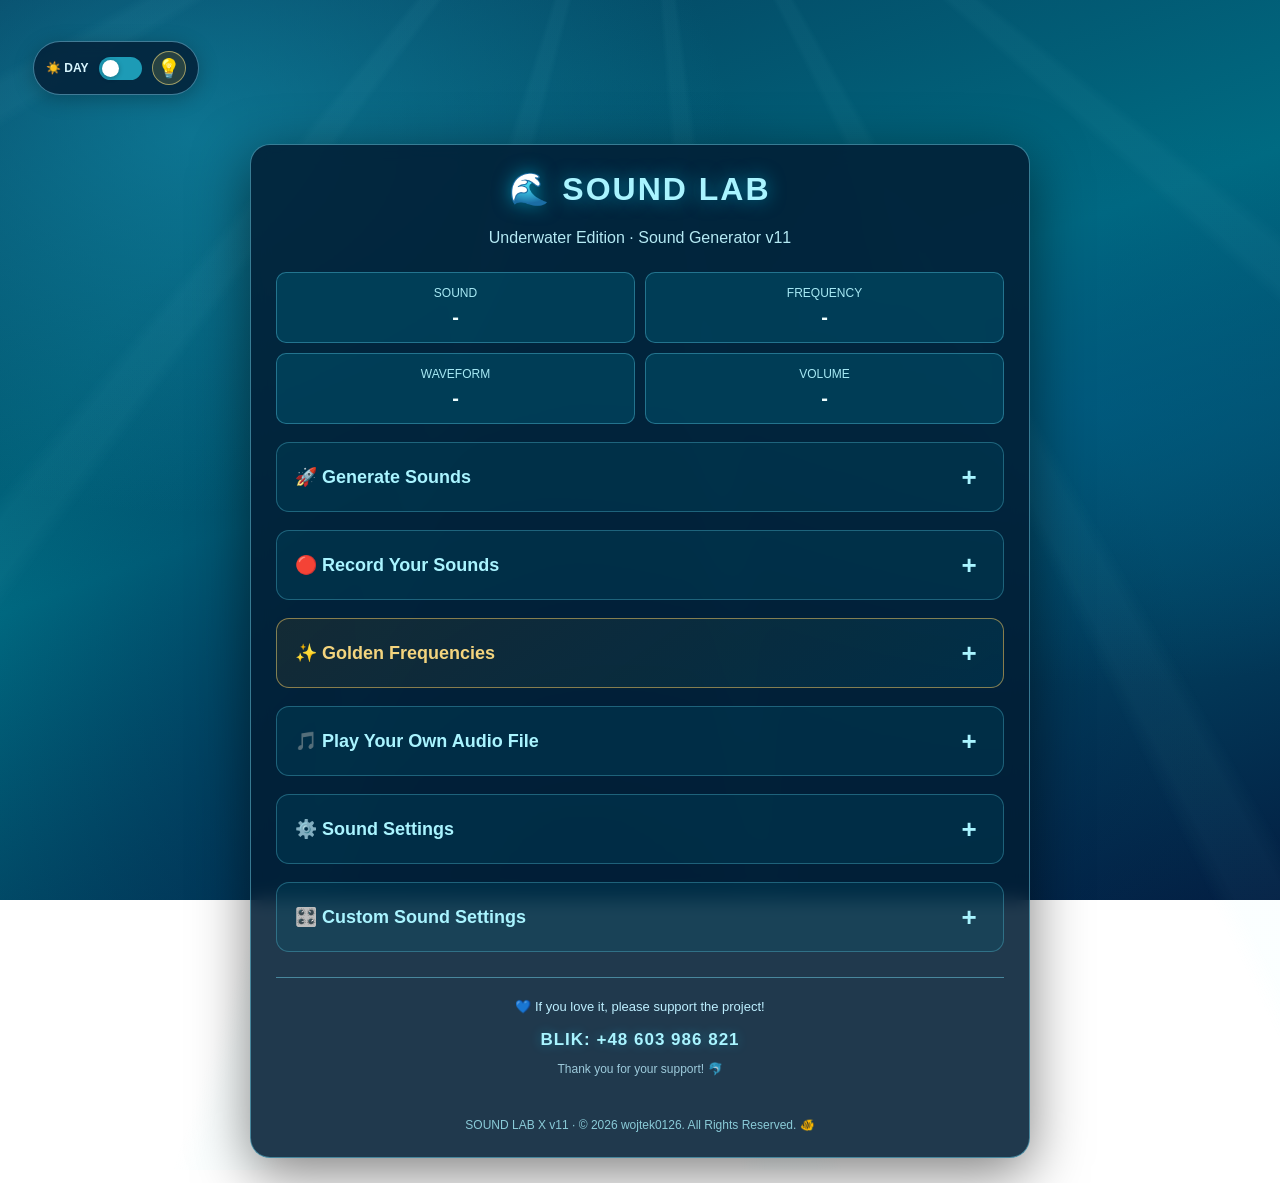
==== index.html @ 076b7e5b "New version with updates Accordion and Panel Interaction Improvements  Implemented expandable and " ====
<!DOCTYPE html>
<html lang="en">
<head>
<meta charset="UTF-8">
<meta name="viewport" content="width=device-width, initial-scale=1.0">
<title>Sound Lab Xv11 - Underwater Day & Night</title>

<style>
* { box-sizing: border-box; }

:root {
    --ocean-1: #063b59;
    --ocean-2: #006b82;
    --ocean-3: #031e42;
    --panel: rgba(2, 30, 53, .88);
    --panel-inner: rgba(0, 105, 135, .19);
    --text: #e9fbff;
    --heading: #a9f4ff;
    --border: rgba(120, 230, 255, .45);
    --ray-opacity: .22;
}

body.night-mode {
    --ocean-1: #010817;
    --ocean-2: #071b38;
    --ocean-3: #00030d;
    --panel: rgba(1, 9, 25, .94);
    --panel-inner: rgba(12, 37, 78, .32);
    --text: #d6eaff;
    --heading: #8bcfff;
    --border: rgba(85, 155, 220, .35);
    --ray-opacity: .09;
}

body {
    margin: 0;
    min-height: 100vh;
    padding: 25px 15px;
    font-family: Arial, sans-serif;
    color: var(--text);
    background:
        radial-gradient(ellipse at 15% 15%, rgba(20,150,180,.55), transparent 35%),
        radial-gradient(ellipse at 85% 45%, rgba(0,90,130,.65), transparent 40%),
        radial-gradient(ellipse at 45% 100%, rgba(0,35,75,.95), transparent 65%),
        linear-gradient(160deg, var(--ocean-1), var(--ocean-2) 45%, var(--ocean-3));
    background-attachment: fixed;
    overflow-x: hidden;
    transition: background 1.2s ease, color 1s ease;
}

body.night-mode {
    background:
        radial-gradient(ellipse at 15% 15%, rgba(10,45,100,.35), transparent 35%),
        radial-gradient(ellipse at 85% 45%, rgba(8,35,85,.55), transparent 40%),
        radial-gradient(ellipse at 45% 100%, rgba(0,0,12,.98), transparent 65%),
        linear-gradient(160deg, var(--ocean-1), var(--ocean-2) 45%, var(--ocean-3));
    background-attachment: fixed;
}

/* DAY / NIGHT CONTROLS */

.theme-controls {
    position: fixed;
    top: 16px;
    left: 18px;
    right: auto;

    width: fit-content;
    max-width: max-content;

    z-index: 20;

    display: inline-flex;
    flex-direction: row;
    align-items: center;
    justify-content: center;

    gap: 10px;
    padding: 9px 12px;

    border-radius: 30px;

    background: rgba(2, 25, 48, .78);
    border: 1px solid rgba(140, 225, 255, .45);

    box-shadow: 0 4px 20px rgba(0,0,0,.25);
    backdrop-filter: blur(10px);
}

.theme-label {
    color: #d9f7ff;
    font-size: 12px;
    font-weight: bold;
    white-space: nowrap;
}

.theme-switch {
    position: relative;
    display: inline-block;
    width: 43px;
    height: 23px;
    flex-shrink: 0;
}

.theme-switch input {
    opacity: 0;
    width: 0;
    height: 0;
}

.switch-slider {
    position: absolute;
    inset: 0;
    cursor: pointer;
    background: #1d9bb6;
    border-radius: 30px;
    transition: .35s;
}

.switch-slider:before {
    content: "";
    position: absolute;
    height: 17px;
    width: 17px;
    left: 3px;
    bottom: 3px;
    border-radius: 50%;
    background: white;
    transition: .35s;
    box-shadow: 0 1px 5px rgba(0,0,0,.3);
}

.theme-switch input:checked + .switch-slider {
    background: #263a78;
}

.theme-switch input:checked + .switch-slider:before {
    transform: translateX(20px);
    background: #c6d9ff;
}

.bulb-button {
    width: 34px;
    height: 34px;
    padding: 0;
    border-radius: 50%;
    border: 1px solid rgba(255, 230, 130, .55);
    background: rgba(255, 210, 70, .15);
    font-size: 19px;
    display: flex;
    justify-content: center;
    align-items: center;
    cursor: pointer;
    transition: .3s;
}

.bulb-button:hover {
    background: rgba(255, 220, 100, .3);
    transform: scale(1.1);
}

body.night-mode .bulb-button {
    background: rgba(115, 160, 255, .2);
    border-color: rgba(145, 185, 255, .55);
    filter: grayscale(1);
    opacity: .45;
}

body.night-mode .bulb-button:hover {
    background: rgba(115, 160, 255, .35);
}

.theme-switch input:focus-visible + .switch-slider {
    outline: 2px solid white;
    outline-offset: 3px;
}

/* UNDERWATER ANIMATIONS */

.ocean-rays {
    position: fixed;
    inset: -30%;
    pointer-events: none;
    z-index: -1;
    opacity: var(--ray-opacity);
    background: repeating-conic-gradient(
        from 10deg at 50% 0%,
        transparent 0deg 8deg,
        rgba(150,245,255,.18) 9deg 11deg,
        transparent 12deg 22deg
    );
    animation: rays 22s ease-in-out infinite alternate;
    transition: opacity 1s ease;
}

@keyframes rays {
    from { transform: rotate(-8deg) scale(1); }
    to { transform: rotate(8deg) scale(1.15); }
}

.bubbles {
    position: fixed;
    inset: 0;
    overflow: hidden;
    pointer-events: none;
    z-index: -1;
}

.bubble {
    position: absolute;
    bottom: -80px;
    border: 1px solid rgba(210,250,255,.65);
    background: rgba(180,240,255,.09);
    border-radius: 50%;
    box-shadow: inset -4px -5px 10px rgba(180,240,255,.12);
    animation: rise linear infinite;
}

@keyframes rise {
    0% { transform: translateY(0) translateX(0); opacity: 0; }
    10% { opacity: .8; }
    90% { opacity: .6; }
    100% { transform: translateY(-115vh) translateX(50px); opacity: 0; }
}

.bubble:nth-child(1) { left: 5%; width: 20px; height: 20px; animation-duration: 16s; }
.bubble:nth-child(2) { left: 15%; width: 9px; height: 9px; animation-duration: 12s; animation-delay: 2s; }
.bubble:nth-child(3) { left: 28%; width: 30px; height: 30px; animation-duration: 21s; animation-delay: 5s; }
.bubble:nth-child(4) { left: 42%; width: 13px; height: 13px; animation-duration: 14s; animation-delay: 1s; }
.bubble:nth-child(5) { left: 57%; width: 24px; height: 24px; animation-duration: 18s; animation-delay: 4s; }
.bubble:nth-child(6) { left: 69%; width: 11px; height: 11px; animation-duration: 13s; animation-delay: 7s; }
.bubble:nth-child(7) { left: 82%; width: 32px; height: 32px; animation-duration: 22s; animation-delay: 3s; }
.bubble:nth-child(8) { left: 94%; width: 15px; height: 15px; animation-duration: 15s; animation-delay: 6s; }

.fish {
    position: fixed;
    z-index: -1;
    pointer-events: none;
    opacity: .2;
    font-size: 38px;
    animation: swim 28s linear infinite;
}

.fish.one { top: 18%; left: -80px; }

.fish.two {
    top: 65%;
    left: -100px;
    font-size: 27px;
    animation-duration: 36s;
    animation-delay: 8s;
}

@keyframes swim {
    from { transform: translateX(0) scaleX(1); }
    48% { transform: translateX(55vw) scaleX(1); }
    50% { transform: translateX(55vw) scaleX(-1); }
    to { transform: translateX(110vw) scaleX(-1); }
}

/* MAIN LAYOUT */

.container {
    max-width: 780px;
    margin: 65px auto 0;
    padding: 25px;
    background: var(--panel);
    border: 1px solid var(--border);
    border-radius: 20px;
    box-shadow: 0 15px 55px rgba(0,0,0,.5);
    backdrop-filter: blur(9px);
    transition: background 1s ease, border-color 1s ease;
}

h1 {
    text-align: center;
    color: var(--heading);
    margin-top: 0;
    letter-spacing: 2px;
    text-transform: uppercase;
    text-shadow: 0 0 18px rgba(0,220,255,.5);
}

.subtitle {
    text-align: center;
    color: #b5eaf4;
    margin-bottom: 25px;
}

h2 {
    color: var(--heading);
    font-size: 18px;
    margin-top: 0;
}

.panel {
    background: var(--panel-inner);
    border: 1px solid rgba(100, 220, 245, .3);
    border-radius: 13px;
    padding: 18px;
    margin-bottom: 18px;
    transition: background 1s ease;
}

.control { margin: 15px 0; }

.control label {
    display: flex;
    justify-content: space-between;
    gap: 10px;
    margin-bottom: 7px;
    color: var(--text);
}

input[type="range"] {
    width: 100%;
    accent-color: #39d5e9;
    cursor: pointer;
}

select, input[type="file"] {
    width: 100%;
    padding: 11px;
    background: #073d59;
    color: white;
    border: 1px solid #51bfd4;
    border-radius: 7px;
    font-size: 14px;
}

body.night-mode select,
body.night-mode input[type="file"] {
    background: #101c39;
    border-color: #416dba;
}

input[type="file"]::file-selector-button {
    background: #087e9b;
    border: 0;
    color: white;
    padding: 8px 12px;
    border-radius: 6px;
    margin-right: 10px;
    cursor: pointer;
}

.stats {
    display: grid;
    grid-template-columns: repeat(2, 1fr);
    gap: 10px;
    margin-bottom: 18px;
}

.stat {
    background: rgba(0, 95, 125, .42);
    border: 1px solid rgba(100, 220, 245, .35);
    border-radius: 10px;
    padding: 13px;
    text-align: center;
}

body.night-mode .stat {
    background: rgba(13, 36, 78, .55);
    border-color: rgba(95, 150, 220, .3);
}

.stat-label {
    display: block;
    color: #a6e9f4;
    font-size: 12px;
    text-transform: uppercase;
    margin-bottom: 6px;
}

.stat-value {
    color: #efffff;
    font-size: 20px;
    font-weight: bold;
    overflow-wrap: anywhere;
}

.buttons {
    display: grid;
    grid-template-columns: repeat(2, 1fr);
    gap: 10px;
}

button {
    border: 1px solid #6de1ee;
    border-radius: 9px;
    padding: 13px 10px;
    background: #087e9b;
    color: white;
    font-weight: bold;
    font-size: 14px;
    cursor: pointer;
    transition: .2s;
}

button:hover:not(:disabled) {
    background: #0aaac0;
    transform: translateY(-1px);
}

button:disabled {
    opacity: .4;
    cursor: not-allowed;
}

.random-button { background: #11618a; }
.random-button:hover:not(:disabled) { background: #1684b2; }

.stop-button {
    grid-column: 1 / -1;
    background: #963e49;
    border-color: #e68b91;
}

.stop-button:hover:not(:disabled) { background: #bb4653; }

.record-button {
    background: #a52f49;
    border-color: #ff9aaa;
}

.record-button:hover:not(:disabled) { background: #ce3d5b; }

.save-button {
    background: #176c68;
    border-color: #72e2ce;
}

.discard-button {
    background: #963e49;
    border-color: #e68b91;
    grid-column: 1 / -1;
    width: 65% !important;
    justify-self: center;
}

.discard-button:hover:not(:disabled) {
    background: #bb4653;
}

.save-button:hover:not(:disabled) { background: #218f83; }

.player-button { background: #176c85; }
.player-button:hover:not(:disabled) { background: #218ca8; }

/* RECORDING BUTTONS */

.recording-buttons {
    display: grid;
    grid-template-columns: repeat(2, minmax(0, 1fr));
    gap: 12px;
}

.recording-buttons button {
    width: 100%;
    min-width: 0;
    min-height: 52px;
    height: 52px;
    padding: 10px 6px;
    display: flex;
    align-items: center;
    justify-content: center;
    text-align: center;
    line-height: 1.3;
    border-radius: 10px;
    font-size: 13px;
}

.recording-buttons .stop-button {
    grid-column: auto;
}

.recording-actions {
    display: none;
    grid-template-columns: repeat(2, minmax(0, 1fr));
    gap: 12px;
    margin-top: 12px;
}

.recording-actions.visible {
    display: grid;
}

.recording-actions button {
    width: 100%;
    min-height: 52px;
    height: 52px;
    padding: 10px;
    display: flex;
    align-items: center;
    justify-content: center;
    text-align: center;
    line-height: 1.3;
    border-radius: 10px;
    font-size: 13px;
}

/* REPLAY BUTTONS - HIDDEN UNTIL RECORDING IS COMPLETE */

.recording-buttons.replay-controls {
    display: none !important;
}

.recording-buttons.replay-controls.visible {
    display: grid !important;
}


#status, #recordStatus, #playerStatus {
    text-align: center;
    color: #c8faff;
    min-height: 24px;
    margin-top: 15px;
    font-weight: bold;
}

#progress {
    text-align: center;
    color: #a6e9f4;
    font-size: 13px;
    min-height: 18px;
}

.recording-indicator {
    display: none;
    text-align: center;
    color: #ff9eae;
    font-weight: bold;
    margin-top: 10px;
    animation: pulse 1s infinite alternate;
}

@keyframes pulse {
    from { opacity: .45; }
    to { opacity: 1; }
}

.recording-indicator.active { display: block; }

.player-time {
    display: flex;
    justify-content: space-between;
    color: #b9eaf2;
    font-size: 12px;
    margin-top: 7px;
}

.speed-row {
    display: flex;
    align-items: center;
    justify-content: space-between;
    gap: 12px;
    margin-top: 15px;
    padding-right: 3px;
    color: var(--text);
}

/* PLAYBACK SPEED DROPDOWN FIX */

.speed-row .select-wrapper {
    display: block;
    position: relative;
    flex: 0 0 150px;
    width: 150px;
    min-width: 150px;
    max-width: 150px;
    margin-right: 3px;
}

.speed-row .select-wrapper select {
    display: block;
    width: 100%;
    min-width: 0;
    max-width: 100%;
    cursor: pointer;
}

.speed-row select {
    max-width: 150px;
    margin-right: 3px;
}

select {
    appearance: none;
    -webkit-appearance: none;
    padding-right: 38px !important;
}

.select-wrapper {
    position: relative;
    width: 100%;
}

.select-chevron {
    position: absolute;
    right: 14px;
    top: 50%;
    width: 8px;
    height: 8px;
    border-right: 2px solid white;
    border-bottom: 2px solid white;
    transform: translateY(-70%) rotate(45deg);
    transition: transform 0.2s ease;
    pointer-events: none;
}

.select-wrapper.open .select-chevron {
    transform: translateY(-30%) rotate(225deg);
}

.speed-row .select-wrapper {
    width: auto;
    max-width: 150px;
    flex: 0 1 150px;
    margin-right: 3px;
}

.speed-row .select-wrapper select {
    max-width: 100%;
}

.note {
    color: #a9dce6;
    font-size: 12px;
    line-height: 1.5;
    margin-top: 12px;
}

.footer {
    text-align: center;
    color: #8acbd8;
    font-size: 12px;
    margin-top: 20px;
}

audio { display: none; }

.audio-format-note {
    background: rgba(0, 180, 210, .12);
    border: 1px solid rgba(100, 220, 245, .35);
    border-radius: 8px;
    padding: 11px 13px;
    margin: 12px 0 18px;
    color: #bdefff;
    font-size: 13px;
    line-height: 1.5;
}

.audio-format-note strong {
    color: #ffffff;
}

body.night-mode .audio-format-note {
    background: rgba(40, 90, 160, .18);
    border-color: rgba(100, 160, 230, .35);
    color: #c8e2ff;
}

@media (max-width: 480px) {
    .container { padding: 16px; }

    .buttons {
        grid-template-columns: 1fr;
    }

    .stop-button {
        grid-column: auto;
    }

    .recording-buttons {
        grid-template-columns: repeat(2, minmax(0, 1fr));
    }

    .recording-buttons button {
        font-size: 12px;
        padding: 8px 4px;
    }

    .recording-actions {
        grid-template-columns: 1fr;
    }

    .theme-controls {
        top: 10px;
        right: 10px;
        gap: 7px;
        padding: 7px 9px;
    }

    .theme-label { font-size: 11px; }

    .container {
        margin-top: 65px;
    }
}

@media (prefers-reduced-motion: reduce) {
    *, *::before, *::after {
        animation-duration: .01ms !important;
        animation-iteration-count: 1 !important;
        transition-duration: .01ms !important;
    }
}

/* KEEP DROPDOWN COLOURS CONSISTENT */

.select-wrapper select {
    box-sizing: border-box;
    width: 100%;
    background-color: #073d59;
    color: #ffffff;
    border: 1px solid #51bfd4;
    outline: none;
}

.select-wrapper select:focus,
.select-wrapper select:active {
    background-color: #073d59;
    color: #ffffff;
    border-color: #51bfd4;
    outline: none;
    box-shadow: none;
}

.select-wrapper select option {
    background-color: #073d59;
    color: #ffffff;
}

body.night-mode .select-wrapper select,
body.night-mode .select-wrapper select:focus,
body.night-mode .select-wrapper select:active {
    background-color: #101c39;
    color: #ffffff;
    border-color: #416dba;
}

body.night-mode .select-wrapper select option {
    background-color: #101c39;
    color: #ffffff;
}

/* KEEP START AND STOP RECORDING BUTTONS VISIBLE */

.recording-buttons.recording-controls {
    display: grid !important;
    grid-template-columns: repeat(2, minmax(0, 1fr)) !important;
    gap: 12px;
    visibility: visible !important;
    opacity: 1 !important;
}

.recording-controls button {
    display: block !important;
    visibility: visible !important;
}

.player-tooltip {
    background: rgba(255, 190, 65, .10);
    border-left: 3px solid #e9bd59;
    border-radius: 5px;
    padding: 10px 12px;
    margin: 12px 0;
    color: #ffe5a3;
    font-size: 12px;
    line-height: 1.6;
}

body.night-mode .player-tooltip {
    background: rgba(80, 100, 160, .18);
    border-left-color: #8bbcff;
    color: #c8dcff;
}

/* PLAYBACK SPEED — FORCE VISIBLE IN DAY AND NIGHT MODES */

.speed-row {
    display: flex !important;
    flex-direction: row !important;
    align-items: center !important;
    justify-content: space-between !important;
    gap: 12px !important;
    width: 100% !important;
    min-height: 48px;
    overflow: visible !important;
}

.speed-row label {
    display: block !important;
    flex: 1 1 auto !important;
    min-width: 0;
    white-space: nowrap;
    color: var(--text) !important;
}

.speed-row .select-wrapper {
    display: block !important;
    position: relative !important;
    flex: 0 0 155px !important;
    width: 155px !important;
    min-width: 155px !important;
    max-width: 155px !important;
    margin-right: 3px !important;
    overflow: visible !important;
}

.speed-row select,
.speed-row .select-wrapper select {
    display: block !important;
    visibility: visible !important;
    opacity: 1 !important;
    position: relative !important;
    width: 100% !important;
    min-width: 0 !important;
    max-width: 100% !important;
    height: 44px !important;
    box-sizing: border-box !important;
    padding: 8px 30px 8px 10px !important;
    background-color: #073d59 !important;
    color: white !important;
    border: 1px solid #51bfd4 !important;
    border-radius: 7px !important;
    cursor: pointer !important;
    appearance: none !important;
    -webkit-appearance: none !important;
}

body.night-mode .speed-row select,
body.night-mode .speed-row .select-wrapper select {
    background-color: #101c39 !important;
    color: white !important;
    border-color: #416dba !important;
}

.speed-row select:disabled {
    opacity: 0.75 !important;
    cursor: not-allowed !important;
}

.speed-row select option {
    background: #073d59;
    color: white;
}

body.night-mode .speed-row select option {
    background: #101c39;
    color: white;
}

.speed-row .select-chevron {
    display: block !important;
    right: 12px !important;
    z-index: 2;
}

.golden-panel {
    border: 1px solid rgba(235, 195, 95, .55);
    background: linear-gradient(
        145deg,
        rgba(120, 90, 30, .16),
        var(--panel-inner)
    );
}

.golden-panel h2 {
    color: #f3d47e;
}

.golden-description {
    color: var(--text);
    font-size: 13px;
    line-height: 1.6;
}

.golden-info {
    padding: 14px;
    margin: 12px 0;
    border-radius: 9px;
    background: rgba(210, 170, 70, .10);
    border: 1px solid rgba(235, 195, 95, .35);
    color: #f8e7b5;
    font-size: 13px;
    line-height: 1.6;
    min-height: 65px;
}

#applyGoldenFrequency {
    width: 100%;
    background: linear-gradient(135deg, #92702b, #c19a45);
    border-color: #f2d78b;
    color: #fff;
}

#applyGoldenFrequency:hover:not(:disabled) {
    background: linear-gradient(135deg, #b18b37, #dfb957);
}

body.night-mode .golden-info {
    background: rgba(65, 75, 130, .2);
    color: #e0e8ff;
}


/* FOLDABLE SECTIONS */

.panel > h2 {
    display: flex;
    align-items: center;
    justify-content: space-between;
    gap: 12px;
    cursor: default;
}

.section-header {
    position: relative;
    padding-right: 45px;
}

.section-toggle {
    position: absolute;
    top: 50%;
    right: 18px;

    width: 34px !important;
    height: 34px !important;
    min-width: 34px;
    min-height: 34px;
    max-width: 34px;
    max-height: 34px;

    padding: 0 !important;
    margin: 0;

    display: flex;
    align-items: center;
    justify-content: center;

    box-sizing: border-box;
    flex-shrink: 0;

    transform: translateY(-50%);

    background: transparent;
    border: 1px solid rgba(120, 230, 255, .35);
    border-radius: 8px;

    cursor: pointer;
}

.section-toggle span {
    display: block;
    width: 9px;
    height: 9px;
    flex-shrink: 0;

    border-right: 2px solid #a9f4ff;
    border-bottom: 2px solid #a9f4ff;

    transform: rotate(45deg);
    transition: transform .25s ease;
}

.section-toggle.collapsed span {
    transform: rotate(-45deg);
}

.section-toggle.collapsed span {
    transform: rotate(-45deg);
}

.section-toggle,
.section-toggle.collapsed {
    position: absolute !important;
    top: 50% !important;
    right: 18px !important;

    display: block !important;

    width: 60px !important;
    min-width: 60px !important;
    max-width: 60px !important;

    height: 34px !important;
    min-height: 34px !important;
    max-height: 34px !important;

    padding: 0 !important;
    margin: 0 !important;

    box-sizing: border-box !important;
    flex: 0 0 60px !important;

    transform: translateY(-50%) !important;

    border: 1px solid rgba(120, 230, 255, .45) !important;
    border-radius: 8px !important;

    background: rgba(0, 120, 150, .18) !important;

    overflow: hidden !important;
}

.section-toggle span {
    position: absolute !important;

    left: 50% !important;
    top: 50% !important;

    width: 9px !important;
    height: 9px !important;

    margin: 0 !important;
    padding: 0 !important;

    border: 0 !important;
    border-right: 2px solid #a9f4ff !important;
    border-bottom: 2px solid #a9f4ff !important;

    transform: translate(-50%, -65%) rotate(45deg) !important;
    transform-origin: center !important;

    transition: transform .25s ease !important;
}

.section-toggle.collapsed span {
    transform: translate(-50%, -50%) rotate(-45deg) !important;
}

.panel-chevron {
    background: transparent;
    border: none;
    color: var(--heading);
    font-size: 26px;
    font-weight: bold;
    width: 32px;
    height: 32px;
    padding: 0;
    margin-left: 10px;
    cursor: pointer;
    display: inline-flex;
    align-items: center;
    justify-content: center;
    transition: color .2s ease, transform .2s ease;
}

.panel-chevron:hover {
    background: transparent;
    color: white;
    transform: scale(1.15);
}

.panel-content {
    overflow: hidden;
    max-height: 5000px;
    opacity: 1;
    transition: max-height .35s ease, opacity .25s ease;
}

.panel.collapsed .panel-content {
    max-height: 0;
    opacity: 0;
    pointer-events: none;
}

.panel.collapsed > h2 {
    margin-bottom: 0;
}

.panel.collapsed {
    padding-bottom: 18px;
}

body.night-mode .panel-chevron {
    background: rgba(30, 65, 120, .3);
    border-color: rgba(100, 160, 230, .4);
    color: #b9d9ff;
}

.support-footer {
    text-align: center;
    margin: 25px auto 10px;
    padding: 18px 12px;
    color: #bdefff;
    font-size: 13px;
    line-height: 1.7;
    border-top: 1px solid var(--border);
}

.blik-number {
    color: var(--heading);
    font-size: 17px;
    font-weight: bold;
    letter-spacing: 1px;
    margin-top: 7px;
    text-shadow: 0 0 12px rgba(0, 220, 255, .3);
}

.support-thanks {
    font-size: 12px;
    opacity: .8;
    margin-top: 5px;
}

body.night-mode .support-footer {
    color: #c8dcff;
}

/* GOLDEN FREQUENCY STARS */

#goldenStars {
    position: fixed;
    inset: 0;
    overflow: hidden;
    pointer-events: none;
    z-index: 1;
}

.golden-star {
    position: absolute;
    top: -30px;
    color: #ffd700;
    font-size: 15px;
    opacity: 0;
    text-shadow:
        0 0 5px #ffd700,
        0 0 12px rgba(255, 215, 0, .8);

    animation: goldenStarFall linear forwards;
}

.container,
.theme-controls {
    position: relative;
    z-index: 2;
}

#goldenStars {
    position: fixed;
    inset: 0;
    overflow: hidden;
    pointer-events: none;
    z-index: 1;
}

@keyframes goldenStarFall {
    0% {
        transform: translateY(0) rotate(0deg);
        opacity: 0;
    }

    15% {
        opacity: 1;
    }

    80% {
        opacity: .85;
    }

    100% {
        transform: translateY(110vh) rotate(360deg);
        opacity: 0;
    }
}

@media (prefers-reduced-motion: reduce) {
    .golden-star {
        animation: none;
        display: none;
    }
}

#startRecord[hidden],
#stopRecord[hidden] {
    display: none !important;
}

</style>

<link rel="icon" type="image/svg+xml" href="favicon.svg">

</head>

<body>

<!-- DAY / NIGHT SWITCH AND BULB -->

<div class="theme-controls">
    <span class="theme-label" id="themeLabel">☀️ DAY</span>

    <label class="theme-switch" title="Switch between day and night">
        <input type="checkbox" id="nightSwitch" aria-label="Toggle underwater night mode">
        <span class="switch-slider"></span>
    </label>

    <button
        type="button"
        class="bulb-button"
        id="bulbButton"
        title="Toggle underwater night mode"
        aria-label="Toggle underwater night mode">
        💡
    </button>
</div>

<div class="ocean-rays"></div>

<div class="bubbles">
    <div class="bubble"></div><div class="bubble"></div>
    <div class="bubble"></div><div class="bubble"></div>
    <div class="bubble"></div><div class="bubble"></div>
    <div class="bubble"></div><div class="bubble"></div>
</div>

<!-- GOLDEN FREQUENCY STARS -->
<div id="goldenStars" aria-hidden="true"></div>

<div class="fish one">🐠</div>
<div class="fish two">🐟</div>

<div class="container">

    <h1>🌊 Sound Lab</h1>
    <p class="subtitle">Underwater Edition · Sound Generator v11</p>

    <div class="stats">
        <div class="stat">
            <span class="stat-label">Sound</span>
            <span class="stat-value" id="number">-</span>
        </div>
        <div class="stat">
            <span class="stat-label">Frequency</span>
            <span class="stat-value" id="frequency">-</span>
        </div>
        <div class="stat">
            <span class="stat-label">Waveform</span>
            <span class="stat-value" id="waveform">-</span>
        </div>
        <div class="stat">
            <span class="stat-label">Volume</span>
            <span class="stat-value" id="actualVolume">-</span>
        </div>
    </div>

    <div class="panel">
    <h2>🚀 Generate Sounds</h2>

    <div class="buttons">
        <button id="one">Generate One Custom Sound</button>
        <button id="randomOne" class="random-button">Generate One Random Sound</button>
        <button id="sequence">Generate Custom Sequence</button>
        <button id="randomSequence" class="random-button">Generate Random Sequence</button>
        <button id="stop" class="stop-button" disabled>■ STOP SOUND</button>
    </div>

    <div id="status">Ready to generate sounds.</div>
    <div id="progress"></div>
</div>

<div class="panel">
        <h2>🔴 Record Your Sounds</h2>

	<div class="recording-buttons replay-controls" id="replayControls" style="margin-top:12px">
 	   <button id="replayRecording" class="player-button" disabled>
  	      ▶ REPLAY LATEST RECORDING
  	  </button>
   	 <button id="stopReplay" class="stop-button" disabled>
    	    ■ STOP REPLAY
   	 </button>
	</div>

        <div id="recordingIndicator" class="recording-indicator">
            ● RECORDING IN PROGRESS
        </div>

        <div id="recordStatus">
            Start recording before generating sounds.
        </div>

	<div class="recording-buttons recording-controls" id="recordingControls">
   	 <button id="startRecord" class="record-button">
  	      ● START RECORDING
  	  </button>
  	  <button id="stopRecord" class="stop-button" disabled>
  	      ■ STOP RECORDING
  	  </button>
	</div>

        <audio id="recordingAudio"></audio>

        <div class="recording-actions" id="recordingActions">
          <button id="saveWav" class="save-button">↓ SAVE AS WAV</button>
  	  <button type="button" id="saveOriginal" class="save-button">
    ↓ SAVE ORIGINAL RECORDING
</button>
  	  <button id="discardRecording" class="discard-button">🗑 DISCARD RECORDING</button>
	</div>

        <p class="note">
            Replay your latest captured sound or sequence without downloading it.
            WAV is widely compatible. The original recording is saved in the
            format supported by your browser, usually WebM/Opus in Chrome or Edge.
        </p>
    </div>

    <div class="panel golden-panel">
    <h2>✨ Golden Frequencies</h2>

    <p class="golden-description">
        Explore special frequencies and their traditional
        associations with relaxation, meditation and harmony.
    </p>

    <div class="control">
        <label for="goldenCategory">Frequency category</label>
        <select id="goldenCategory">
            <option value="">Choose a category</option>
            <option value="solfeggio">Solfeggio Frequencies</option>
            <option value="additional">Additional Solfeggio</option>
            <option value="tesla">Tesla 3-6-9</option>
            <option value="angel">Angel Frequencies</option>
            <option value="schumann">Schumann Resonance</option>
            <option value="planetary">Planetary Frequencies</option>
            <option value="brainwave">Brainwave Frequencies</option>
        </select>
    </div>

    <div class="control">
        <label for="goldenFrequency">Select frequency</label>
        <select id="goldenFrequency" disabled>
            <option value="">Choose a category first</option>
        </select>
    </div>

    <div id="goldenDescription" class="golden-info">
        Select a frequency to discover its traditional association.
    </div>

    <button id="applyGoldenFrequency" disabled>
        ✨ APPLY FREQUENCY
    </button>
</div>
 
    <div class="panel">
        <h2>🎵 Play Your Own Audio File</h2>
        <p class="audio-format-note">
    ℹ️  Currently supported format: <strong>WAV (.wav)</strong> only.
        Other audio formats are not supported at the moment.
        </p>

        <div class="control">
            <label for="audioFile">Choose an audio file from your computer</label>
            <input type="file" id="audioFile" accept="audio/*">
        </div>

        <div id="fileName" class="note">No audio file selected.</div>

        <audio id="uploadedAudio" preload="metadata"></audio>

<p class="player-tooltip" id="playerTooltip">
    💡 Upload a WAV file first before using the playback controls.
    Once the file has loaded, you can play, pause, rewind,
    fast-forward and adjust playback speed.
</p>      
        <div class="buttons" style="margin-top:15px">
            <button id="filePlay" class="player-button" disabled>▶ PLAY</button>
            <button id="filePause" class="player-button" disabled>Ⅱ PAUSE</button>
            <button id="rewind" class="player-button" disabled>↶ REWIND 10s</button>
            <button id="forward" class="player-button" disabled>↷ FORWARD 10s</button>
        </div>

        <div class="control" style="margin-top:20px">
            <label for="seekBar">
                <span>Audio position</span>
                <span id="seekPercent">0%</span>
            </label>
            <input type="range" id="seekBar" min="0" max="1000" value="0" disabled>
            <div class="player-time">
                <span id="currentTime">0:00</span>
                <span id="totalTime">0:00</span>
            </div>
        </div>

<div class="speed-row">
    <label for="playbackSpeed">Playback speed</label>
    <select id="playbackSpeed" disabled>
        <option value="0.5">0.5x - Very slow</option>
        <option value="0.75">0.75x - Slow</option>
        <option value="1" selected>1x - Normal</option>
        <option value="1.25">1.25x</option>
        <option value="1.5">1.5x - Fast</option>
        <option value="1.75">1.75x</option>
        <option value="2">2x - Very fast</option>
    </select>
</div>
<div class="recording-actions" id="audioFileActions">
    <button id="discardUploadedAudio" class="discard-button">
        🗑 DISCARD AUDIO FILE
    </button>
</div>
        <div id="playerStatus">Choose an audio file to begin.</div>

        <p class="note">
            Rewind and forward skip 10 seconds. Playback speed changes the
            speed of the uploaded audio. Your original file is not modified.
            Supported formats depend on your browser.
        </p>
    </div>

    <div class="panel">
        <h2>⚙️ Sound Settings</h2>

        <div class="control">
            <label for="waveformSelect">Waveform</label>
            <select id="waveformSelect">
                <option value="random">Random waveform</option>
                <option value="sine">Sine</option>
                <option value="square">Square</option>
                <option value="triangle">Triangle</option>
                <option value="sawtooth">Sawtooth</option>
            </select>
        </div>

        <div class="control">
            <label for="minPitch">
                <span>Minimum pitch</span>
                <span id="minPitchValue">100 Hz</span>
            </label>
            <input type="range" id="minPitch" min="0.1" max="2000" value="100" step="0.01">
        </div>

        <div class="control">
            <label for="maxPitch">
                <span>Maximum pitch</span>
                <span id="maxPitchValue">1500 Hz</span>
            </label>
            <input type="range" id="maxPitch" min="0.1" max="2000" value="1500" step="0.01">
        </div>
    </div>

    <div class="panel">
        <h2>🎛️ Custom Sound Settings</h2>

        <div class="control">
            <label for="soundDuration">
                <span>Sound duration</span>
                <span id="durationValue">3 seconds</span>
            </label>
            <input type="range" id="soundDuration" min="1" max="60" value="3">
        </div>

        <div class="control">
            <label for="soundVolume">
                <span>Sound volume</span>
                <span id="volumeValue">50%</span>
            </label>
            <input type="range" id="soundVolume" min="1" max="100" value="50">
        </div>

        <div class="control">
            <label for="gap">
                <span>Timeout between sounds</span>
                <span id="gapValue">2 seconds</span>
            </label>
            <input type="range" id="gap" min="0" max="10" value="2">
        </div>

        <div class="control">
            <label for="soundCount">
                <span>Custom sequence sounds</span>
                <span id="countValue">7</span>
            </label>
            <input type="range" id="soundCount" min="1" max="30" value="7">
        </div>

        <div class="control">
            <label for="randomMax">
                <span>Maximum random sequence sounds</span>
                <span id="randomMaxValue">10</span>
            </label>
            <input type="range" id="randomMax" min="1" max="50" value="10">
        </div>
    </div>

    <!-- SUPPORT FOOTER -->

<footer class="support-footer">

    💙 If you love it, please support the project!

    <div class="blik-number">
        BLIK: +48 603 986 821
    </div>

    <div class="support-thanks">
        Thank you for your support! 🐬
    </div>

</footer>

    <div class="footer">
        SOUND LAB X v11 · © 2026 wojtek0126. All Rights Reserved. 🐠
    </div>

</div>

<script>
let audioContext = null;
let recordDestination = null;
let activeOscillator = null;
let stopRequested = false;
let waitTimer = null;
let waitResolver = null;
let isGenerating = false;

let mediaRecorder = null;
let recordedChunks = [];
let recordedBlob = null;
let hasRecording = false;
let originalExtension = "webm";
let recordingUrl = null;
let uploadedUrl = null;

const $ = id => document.getElementById(id);

const MIN_RECORDING_SIZE = 200; // 200 KB

/* DAY / NIGHT SWITCH */

function setNightMode(enabled) {
    document.body.classList.toggle("night-mode", enabled);

    $("nightSwitch").checked = enabled;
    $("themeLabel").textContent = enabled ? "🌙 NIGHT" : "☀️ DAY";
    $("bulbButton").textContent = "💡";

    $("bulbButton").title = enabled
        ? "Switch back to underwater daytime"
        : "Switch to underwater night mode";
}

$("nightSwitch").addEventListener("change", event => {
    setNightMode(event.target.checked);
});

$("bulbButton").addEventListener("click", () => {
    setNightMode(!$("nightSwitch").checked);
});

/* AUDIO GENERATOR */

function random(min, max) {
    return Math.random() * (max - min) + min;
}

function randomInt(min, max) {
    return Math.floor(random(min, max + 1));
}

function pick(array) {
    return array[Math.floor(Math.random() * array.length)];
}

function initializeAudio() {
    if (!audioContext) {
        const AudioContextClass =
            window.AudioContext || window.webkitAudioContext;

        audioContext = new AudioContextClass();
        recordDestination = audioContext.createMediaStreamDestination();
    }

    if (audioContext.state === "suspended") {
        audioContext.resume();
    }
}

function wait(seconds) {
    return new Promise(resolve => {
        if (stopRequested) {
            resolve();
            return;
        }

        waitResolver = resolve;

        waitTimer = setTimeout(() => {
            waitTimer = null;
            waitResolver = null;
            resolve();
        }, seconds * 1000);
    });
}

function cancelWait() {
    if (waitTimer !== null) {
        clearTimeout(waitTimer);
        waitTimer = null;
    }

    if (waitResolver !== null) {
        const resolve = waitResolver;
        waitResolver = null;
        resolve();
    }
}

function stopSound() {
    stopRequested = true;
    cancelWait();

    if (activeOscillator) {
        try { activeOscillator.stop(); } catch (error) {}
        activeOscillator = null;
    }

    $("status").textContent = "Stopping...";
}

function updateButtons(playing) {
    $("one").disabled = playing;
    $("randomOne").disabled = playing;
    $("sequence").disabled = playing;
    $("randomSequence").disabled = playing;
    $("stop").disabled = !playing;
}

function getPitchRange() {
    let min = Number($("minPitch").value);
    let max = Number($("maxPitch").value);

    if (min > max) [min, max] = [max, min];

    return { min, max };
}

function getWaveform() {
    const selected = $("waveformSelect").value;

    if (selected === "random") {
        return pick(["sine", "square", "triangle", "sawtooth"]);
    }

    return selected;
}

function playSound(index, duration, volume) {
    initializeAudio();

    return new Promise(resolve => {
        const oscillator = audioContext.createOscillator();
        const gain = audioContext.createGain();

        const range = getPitchRange();
        const frequency = random(range.min, range.max);
        const waveform = getWaveform();

        oscillator.type = waveform;
        oscillator.frequency.value = frequency;
        gain.gain.value = Math.max(0, Math.min(1, volume / 100));

        oscillator.connect(gain);
        gain.connect(audioContext.destination);
        gain.connect(recordDestination);

        activeOscillator = oscillator;

        $("number").textContent = index;
        $("frequency").textContent = Number(frequency.toFixed(2)) + " Hz";
        $("waveform").textContent = waveform.toUpperCase();
        $("actualVolume").textContent = Math.round(volume) + "%";

        oscillator.onended = () => {
            oscillator.disconnect();
            gain.disconnect();

            if (activeOscillator === oscillator) {
                activeOscillator = null;
            }

            resolve();
        };

        oscillator.start();
        oscillator.stop(audioContext.currentTime + duration);
    });
}

async function generate(count, randomMode, singleSound = false) {
    if (isGenerating) return;

    isGenerating = true;
    stopRequested = false;
    updateButtons(true);

    $("progress").textContent = "";
    $("status").textContent = "Generating sounds...";

    try {
        initializeAudio();

        for (let i = 1; i <= count; i++) {
            if (stopRequested) break;

            if (i > 1 || (!singleSound && !randomMode)) {
                const gap = randomMode
                    ? random(0, 10)
                    : Number($("gap").value);

                if (gap > 0) {
                    $("status").textContent =
                        "Waiting " + gap.toFixed(1) + " seconds...";

                    await wait(gap);
                }

                if (stopRequested) break;
            }

            const duration = randomMode
                ? random(1, 10)
                : Number($("soundDuration").value);

            const volume = randomMode
                ? randomInt(1, 100)
                : Number($("soundVolume").value);

            $("status").textContent = "Playing sound " + i + "...";
            $("progress").textContent = "Sound " + i + " of " + count;

            await playSound(i, duration, volume);
        }

        $("status").textContent = stopRequested
            ? "Generation stopped."
            : "Generation complete!";

    } catch (error) {
        $("status").textContent = "Audio error: " + error.message;
    } finally {
        isGenerating = false;
        activeOscillator = null;
        updateButtons(false);
    }
}

function generateRandomSingle() {
    generate(1, true, true);
}

function generateRandomSequence() {
    const count = randomInt(1, Number($("randomMax").value));
    generate(count, true, false);
}

/* RECORDING */

function getRecordingType() {
    const types = [
        { mime: "audio/webm;codecs=opus", extension: "webm" },
        { mime: "audio/ogg;codecs=opus", extension: "ogg" },
        { mime: "audio/mp4", extension: "mp4" }
    ];

    for (const item of types) {
        if (MediaRecorder.isTypeSupported(item.mime)) return item;
    }

    return { mime: "", extension: "webm" };
}

function startRecording() {
    if (!window.MediaRecorder) {
        $("recordStatus").textContent =
            "Recording is not supported by this browser.";
        return;
    }

    if (mediaRecorder && mediaRecorder.state === "recording") return;

    initializeAudio();

    recordedChunks = [];
    recordedBlob = null;
    hasRecording = false;   

    $("recordingActions").classList.remove("visible");
    $("replayControls").classList.remove("visible");
    $("replayRecording").disabled = true;
    $("stopReplay").disabled = true;

    const format = getRecordingType();
    originalExtension = format.extension;

    try {
        mediaRecorder = format.mime
            ? new MediaRecorder(recordDestination.stream, { mimeType: format.mime })
            : new MediaRecorder(recordDestination.stream);

        mediaRecorder.ondataavailable = event => {
            if (event.data && event.data.size > 0) {
                recordedChunks.push(event.data);
            }
        };

mediaRecorder.onstop = () => {
    recordedBlob = new Blob(recordedChunks, {
        type: mediaRecorder.mimeType || "audio/webm"
        
    });

    hasRecording = recordedChunks.some(chunk => chunk.size > MIN_RECORDING_SIZE);

    if (!hasRecording) {
        recordedBlob = null;
        $("recordStatus").textContent =
            "Nothing to save. Please start Recording, generate, and then click Stop Recording.";

        $("recordingActions").classList.remove("visible");
        $("replayControls").classList.remove("visible");
        return;
    }

    // Hide recording buttons after successful recording
    $("startRecord").hidden = true;
    $("stopRecord").hidden = true;

    if (recordingUrl) URL.revokeObjectURL(recordingUrl);
    recordingUrl = URL.createObjectURL(recordedBlob);

    $("recordingAudio").src = recordingUrl;
    $("replayControls").classList.add("visible");
    $("replayRecording").disabled = false;

    $("recordStatus").textContent =
        "Recording ready! You can replay or save it.";

    $("recordingActions").classList.add("visible");
};

        mediaRecorder.start();

        $("startRecord").disabled = true;
        $("stopRecord").disabled = false;
        $("recordingIndicator").classList.add("active");
        $("recordStatus").textContent = "Recording audio...";

    } catch (error) {
        $("recordStatus").textContent =
            "Could not start recording: " + error.message;
    }
}

function stopRecording() {
    if (!mediaRecorder || mediaRecorder.state !== "recording") return;

    mediaRecorder.stop();

    $("startRecord").disabled = false;
    $("stopRecord").disabled = true;
    $("recordingIndicator").classList.remove("active");
    $("recordStatus").textContent = "Preparing your recording...";
}

function discardRecording() {
    const audio = $("recordingAudio");

    // Stop any replay currently in progress
    audio.pause();
    audio.currentTime = 0;
    audio.removeAttribute("src");
    audio.load();

    $("startRecord").style.display = "";
    $("stopRecord").style.display = "";
    $("stopRecord").disabled = true;

    // Release the temporary recording URL
    if (recordingUrl) {
        URL.revokeObjectURL(recordingUrl);
        recordingUrl = null;
    }

    // Clear the recording data
    recordedBlob = null;
    recordedChunks = [];
    hasRecording = false; 
    
    // Restore recording buttons
    $("startRecord").hidden = false;
    $("stopRecord").hidden = false;

    $("startRecord").disabled = false;
    $("stopRecord").disabled = true;

    // Reset recording controls
    $("recordingActions").classList.remove("visible");
    $("replayControls").classList.remove("visible");
    $("replayRecording").disabled = true;
    $("stopReplay").disabled = true;

    $("recordStatus").textContent =
        "Recording discarded. Ready for a new recording.";
}

/* REPLAY LATEST RECORDING */

async function replayRecording() {
    const audio = $("recordingAudio");

    if (!recordedBlob) return;

    try {
        audio.pause();
        audio.currentTime = 0;
        await audio.play();

        $("recordStatus").textContent = "Replaying latest recording...";
        $("replayRecording").disabled = true;
        $("stopReplay").disabled = false;
    } catch (error) {
        $("recordStatus").textContent =
            "Nothing to replay. please generate a sound or sequence first";
    }
}

function stopReplay() {
    const audio = $("recordingAudio");

    audio.pause();
    audio.currentTime = 0;

    $("replayRecording").disabled = !recordedBlob;
    $("stopReplay").disabled = true;
    $("recordStatus").textContent = "Replay stopped.";
}

$("recordingAudio").addEventListener("ended", () => {
    $("replayRecording").disabled = !recordedBlob;
    $("stopReplay").disabled = true;
    $("recordStatus").textContent = "Replay finished.";
});

/* DOWNLOAD RECORDINGS */

function downloadBlob(blob, filename) {
    const url = URL.createObjectURL(blob);
    const link = document.createElement("a");

    link.href = url;
    link.download = filename;

    document.body.appendChild(link);
    link.click();
    link.remove();

    setTimeout(() => URL.revokeObjectURL(url), 60000);
}

function saveOriginal() {
    if (!hasRecording || !recordedBlob) {
        $("recordStatus").textContent =
            "No recording available. Please record a sound or sequence first.";
        return;
    }

    downloadBlob(
        recordedBlob,
        "random-sound-lab-recording." + originalExtension
    );
}

function audioBufferToWav(buffer) {
    const channels = buffer.numberOfChannels;
    const sampleRate = buffer.sampleRate;
    const frames = buffer.length;
    const bytesPerSample = 2;
    const dataSize = frames * channels * bytesPerSample;

    const arrayBuffer = new ArrayBuffer(44 + dataSize);
    const view = new DataView(arrayBuffer);

    function writeString(offset, string) {
        for (let i = 0; i < string.length; i++) {
            view.setUint8(offset + i, string.charCodeAt(i));
        }
    }

    writeString(0, "RIFF");
    view.setUint32(4, 36 + dataSize, true);
    writeString(8, "WAVE");
    writeString(12, "fmt ");
    view.setUint32(16, 16, true);
    view.setUint16(20, 1, true);
    view.setUint16(22, channels, true);
    view.setUint32(24, sampleRate, true);
    view.setUint32(28, sampleRate * channels * bytesPerSample, true);
    view.setUint16(32, channels * bytesPerSample, true);
    view.setUint16(34, 16, true);
    writeString(36, "data");
    view.setUint32(40, dataSize, true);

    const channelData = [];

    for (let c = 0; c < channels; c++) {
        channelData.push(buffer.getChannelData(c));
    }

    let offset = 44;

    for (let i = 0; i < frames; i++) {
        for (let c = 0; c < channels; c++) {
            let sample = Math.max(-1, Math.min(1, channelData[c][i]));

            const intSample = sample < 0
                ? sample * 32768
                : sample * 32767;

            view.setInt16(offset, intSample, true);
            offset += 2;
        }
    }

    return new Blob([arrayBuffer], { type: "audio/wav" });
}

async function saveWav() {
    if (!hasRecording || !recordedBlob) {
            $("recordStatus").textContent =
            "No recording available. Please record a sound or sequence first.";
        return;
}

    $("recordStatus").textContent = "Converting recording to WAV...";

    try {
        initializeAudio();

        const arrayBuffer = await recordedBlob.arrayBuffer();
        const decoded = await audioContext.decodeAudioData(arrayBuffer);
        const wavBlob = audioBufferToWav(decoded);

        downloadBlob(wavBlob, "random-sound-lab-recording.wav");

        $("recordStatus").textContent = "WAV file created successfully!";
    } catch (error) {
        $("recordStatus").textContent =
            "Could not convert to WAV. Try saving the original format.";
    }
}

/* UPLOADED AUDIO PLAYER */

const uploadedAudio = $("uploadedAudio");

function formatTime(seconds) {
    if (!Number.isFinite(seconds)) return "0:00";

    const minutes = Math.floor(seconds / 60);
    const remainingSeconds = Math.floor(seconds % 60);

    return minutes + ":" + String(remainingSeconds).padStart(2, "0");
}

function updatePlayerDisplay() {
    const duration = uploadedAudio.duration;
    const current = uploadedAudio.currentTime;

    $("currentTime").textContent = formatTime(current);
    $("totalTime").textContent = formatTime(duration);

    if (Number.isFinite(duration) && duration > 0) {
        const position = current / duration * 1000;
        $("seekBar").value = position;
        $("seekPercent").textContent =
            Math.round(current / duration * 100) + "%";
    } else {
        $("seekBar").value = 0;
        $("seekPercent").textContent = "0%";
    }
}

function setPlayerButtons(enabled) {
    $("filePlay").disabled = !enabled;
    $("filePause").disabled = !enabled;
    $("rewind").disabled = !enabled;
    $("forward").disabled = !enabled;
    $("seekBar").disabled = !enabled;
    $("playbackSpeed").disabled = !enabled;
}

$("audioFile").addEventListener("change", event => {
    const file = event.target.files[0];

    if (!file) return;


    // Check WAV format
if (!file.name.toLowerCase().endsWith(".wav")) {

    $("playerTooltip").style.display = "block";

    $("fileName").textContent = "No audio file selected.";

    $("playerStatus").textContent =
        "Unsupported format. Please select a WAV file.";

    $("playerStatus").style.color = "#ff6b6b";

    $("audioFile").value = "";

    setPlayerButtons(false);

    $("audioFileActions").classList.remove("visible");

    setTimeout(() => {
        $("playerStatus").textContent =
            "Choose an audio file to begin.";

        $("playerStatus").style.color = "";
    }, 2000);

    return;
}

    // Valid WAV file selected
    $("playerTooltip").style.display = "none";

    if (uploadedUrl) URL.revokeObjectURL(uploadedUrl);

    uploadedAudio.pause();
    uploadedAudio.removeAttribute("src");
    uploadedAudio.load();

    uploadedUrl = URL.createObjectURL(file);
    uploadedAudio.src = uploadedUrl;

    $("fileName").textContent = "Selected file: " + file.name;
    $("playerStatus").textContent = "Loading audio file...";
    $("audioFileActions").classList.add("visible");
    setPlayerButtons(false);
});

uploadedAudio.addEventListener("loadedmetadata", () => {
    setPlayerButtons(true);
    uploadedAudio.playbackRate = Number($("playbackSpeed").value);
    updatePlayerDisplay();

    $("playerStatus").textContent = "Audio ready to play.";
});

uploadedAudio.addEventListener("timeupdate", updatePlayerDisplay);

uploadedAudio.addEventListener("play", () => {
    $("playerStatus").textContent = "Playing audio...";
});

uploadedAudio.addEventListener("pause", () => {
    if (!uploadedAudio.ended) {
        $("playerStatus").textContent = "Audio paused.";
    }
});

uploadedAudio.addEventListener("ended", () => {
    $("playerStatus").textContent = "Playback finished.";
});

uploadedAudio.addEventListener("error", () => {
    $("playerStatus").textContent =
        "This audio format could not be played by your browser.";
});

$("filePlay").addEventListener("click", async () => {
    try {
        await uploadedAudio.play();
    } catch (error) {
        $("playerStatus").textContent =
            "Could not play this file: " + error.message;
    }
});

$("filePause").addEventListener("click", () => {
    uploadedAudio.pause();
});

$("rewind").addEventListener("click", () => {
    uploadedAudio.currentTime = Math.max(0, uploadedAudio.currentTime - 10);
    updatePlayerDisplay();
});

$("forward").addEventListener("click", () => {
    if (Number.isFinite(uploadedAudio.duration)) {
        uploadedAudio.currentTime = Math.min(
            uploadedAudio.duration,
            uploadedAudio.currentTime + 10
        );
    }
    updatePlayerDisplay();
});

$("seekBar").addEventListener("input", () => {
    if (Number.isFinite(uploadedAudio.duration)) {
        uploadedAudio.currentTime =
            Number($("seekBar").value) / 1000 * uploadedAudio.duration;
        updatePlayerDisplay();
    }
});

$("playbackSpeed").addEventListener("change", () => {
    uploadedAudio.playbackRate = Number($("playbackSpeed").value);

    $("playerStatus").textContent =
        "Playback speed: " + uploadedAudio.playbackRate + "x";
});

function discardUploadedAudio() {
    // Stop uploaded audio
    uploadedAudio.pause();
    uploadedAudio.currentTime = 0;

    // Remove the audio source
    uploadedAudio.removeAttribute("src");
    uploadedAudio.load();

    // Release the temporary file URL
    if (uploadedUrl) {
        URL.revokeObjectURL(uploadedUrl);
        uploadedUrl = null;
    }

    // Reset the file input
    $("audioFile").value = "";

    // Reset player controls
    setPlayerButtons(false);

    $("seekBar").value = 0;
    $("seekPercent").textContent = "0%";
    $("currentTime").textContent = "0:00";
    $("totalTime").textContent = "0:00";

    $("playbackSpeed").value = "1";

    // Hide discard button
    $("audioFileActions").classList.remove("visible");

    // Reset status
    $("fileName").textContent = "No audio file selected.";
    $("playerStatus").textContent =
        "Choose an audio file to begin.";

    // For enabling and disabling text about file to download format
    $("playerTooltip").style.display = "block";    
}

/* SLIDERS */

function connectSlider(id, outputId, suffix) {
    const slider = $(id);
    const output = $(outputId);

    function update() {
        output.textContent = slider.value + suffix;
    }

    slider.addEventListener("input", update);
    update();
}

connectSlider("soundDuration", "durationValue", " seconds");
connectSlider("soundVolume", "volumeValue", "%");
connectSlider("gap", "gapValue", " seconds");
connectSlider("soundCount", "countValue", "");
connectSlider("randomMax", "randomMaxValue", "");
// Keep minimum and maximum pitch synchronized
function synchronizePitchSliders(changedSlider) {

    const minSlider = $("minPitch");
    const maxSlider = $("maxPitch");

    let min = Number(minSlider.value);
    let max = Number(maxSlider.value);

    if (changedSlider === "minPitch" && min > max) {
        maxSlider.value = min;
    }

    if (changedSlider === "maxPitch" && max < min) {
        minSlider.value = max;
    }

    $("minPitchValue").textContent = minSlider.value + " Hz";
    $("maxPitchValue").textContent = maxSlider.value + " Hz";
}

$("minPitch").addEventListener("input", () => {
    synchronizePitchSliders("minPitch");
    stopGoldenStars();
});

$("maxPitch").addEventListener("input", () => {
    synchronizePitchSliders("maxPitch");
    stopGoldenStars();
});

// Initialize displayed values
synchronizePitchSliders();
// Stop golden stars when pitch is manually changed
$("minPitch").addEventListener("input", stopGoldenStars);
$("maxPitch").addEventListener("input", stopGoldenStars);

/* CUSTOM DROPDOWN CHEVRONS */

document.querySelectorAll("select").forEach(select => {
    const wrapper = document.createElement("div");
    wrapper.className = "select-wrapper";

    select.parentNode.insertBefore(wrapper, select);
    wrapper.appendChild(select);

    const chevron = document.createElement("span");
    chevron.className = "select-chevron";
    wrapper.appendChild(chevron);

    select.addEventListener("pointerdown", () => {
        const wasOpen = wrapper.classList.contains("open");

        document.querySelectorAll(".select-wrapper.open")
            .forEach(item => item.classList.remove("open"));

        if (!wasOpen) {
            wrapper.classList.add("open");
        }
    });

    select.addEventListener("keydown", event => {
        if (
            event.key === "ArrowDown" ||
            event.key === "ArrowUp" ||
            event.key === "Enter" ||
            event.key === " "
        ) {
            wrapper.classList.add("open");
        }

        if (event.key === "Escape") {
            wrapper.classList.remove("open");
        }
    });

    select.addEventListener("change", () => {
        wrapper.classList.remove("open");
    });

    select.addEventListener("blur", () => {
        wrapper.classList.remove("open");
    });
});

document.addEventListener("pointerdown", event => {
    if (!event.target.closest(".select-wrapper")) {
        document.querySelectorAll(".select-wrapper.open")
            .forEach(item => item.classList.remove("open"));
    }
});

const goldenFrequencies = {

    solfeggio: [
        [396, "Liberation – grounding, security and releasing negative energy."],
        [417, "Change – creativity, emotional transformation and letting go of the past."],
        [528, "Love – compassion, transformation and the traditional association with DNA repair."],
        [639, "Connection – communication, understanding and relationship harmony."],
        [741, "Awakening – self-expression, clarity and communication."],
        [852, "Intuition – spiritual insight and meditation."],
        [963, "Universal connection – oneness and spiritual awareness."]
    ],

    additional: [
        [174, "Foundation – security and stability."],
        [285, "Healing – physical and emotional balance."],
        [1074, "Spiritual frequency – spiritual experiences and higher consciousness."],
        [1174, "Balance – equilibrium of body and mind."],
        [1152, "Spiritual purification – clarity and cleansing negative energies."],
        [2172, "Spiritual enlightenment – expanded awareness and deeper connection."]
    ],

    tesla: [
        [333, "Balance and harmony."],
        [639, "Harmony in relationships."],
        [999, "Completion and spiritual enlightenment."]
    ],

    angel: [
        [111, "New beginnings and spiritual awakening."],
        [222, "Balance and harmony in relationships."],
        [333, "Spiritual awareness and intuition."],
        [444, "Protection and divine guidance."],
        [555, "Transformation and adaptability."],
        [666, "Balance and spiritual integration."],
        [777, "Spiritual awareness and divine alignment."],
        [888, "Abundance, prosperity and universal alignment."],
        [999, "Completion, spiritual fulfilment and new beginnings."]
    ],

    schumann: [
        [7.83, "Schumann Resonance – Earth's heartbeat, traditionally associated with grounding and connection to nature."]
    ],

    planetary: [
        [141.27, "Mercury – communication and intellect."],
        [221.23, "Venus – love and harmony."],
        [126.22, "Earth – stability and grounding."],
        [144.72, "Mars – action and energy."],
        [183.58, "Jupiter – abundance and expansion."],
        [147.85, "Saturn – discipline and structure."],
        [207.36, "Uranus – innovation and change."],
        [211.44, "Neptune – intuition and dreams."]
    ],

    brainwave: [
        [0.5, 4, "Delta – associated with deep sleep and relaxation."],
        [4, 8, "Theta – associated with meditation and deep relaxation."],
        [8, 12, "Alpha – associated with calm alertness and creativity."],
        [12, 30, "Beta – associated with active thinking and focus."],
        [30, 100, "Gamma – associated with cognitive activity and mental performance."]
    ]
};

/* BUTTONS */

$("one").addEventListener("click", () => generate(1, false, true));
$("randomOne").addEventListener("click", generateRandomSingle);

$("sequence").addEventListener("click", () => {
    generate(Number($("soundCount").value), false, false);
});

$("randomSequence").addEventListener("click", generateRandomSequence);
$("stop").addEventListener("click", stopSound);

$("startRecord").addEventListener("click", startRecording);
$("stopRecord").addEventListener("click", stopRecording);

$("replayRecording").addEventListener("click", replayRecording);
$("stopReplay").addEventListener("click", stopReplay);

$("saveWav").addEventListener("click", saveWav);
$("saveOriginal").addEventListener("click", saveOriginal);

setPlayerButtons(false);
$("replayRecording").disabled = true;
$("stopReplay").disabled = true;

$("discardRecording").addEventListener("click", discardRecording);

$("discardUploadedAudio").addEventListener(
    "click",
    discardUploadedAudio
);

/* GOLDEN FREQUENCIES */

$("goldenCategory").addEventListener("change", () => {

    const category = $("goldenCategory").value;
    const frequencySelect = $("goldenFrequency");

    frequencySelect.innerHTML =
        '<option value="">Choose a frequency</option>';

    $("goldenDescription").textContent =
        "Choose a frequency to see its traditional association.";

    $("applyGoldenFrequency").disabled = true;

    if (!category || !goldenFrequencies[category]) {
        frequencySelect.disabled = true;
        return;
    }

    frequencySelect.disabled = false;

    goldenFrequencies[category].forEach((item, index) => {

        const option = document.createElement("option");

        option.value = index;

        if (category === "brainwave") {
            option.textContent =
                item[0] + "–" + item[1] + " Hz";
        } else {
            option.textContent = item[0] + " Hz";
        }

        frequencySelect.appendChild(option);
    });

    frequencySelect.selectedIndex = 0;
});


$("goldenFrequency").addEventListener("change", () => {

    const category = $("goldenCategory").value;
    const selectedIndex = $("goldenFrequency").value;

    $("applyGoldenFrequency").disabled = true;

    if (selectedIndex === "" || !category) return;

    const item = goldenFrequencies[category][Number(selectedIndex)];

    if (!item) return;

    if (category === "brainwave") {
        $("goldenDescription").textContent = item[2];
    } else {
        $("goldenDescription").textContent = item[1];
    }

    $("applyGoldenFrequency").disabled = false;
});


$("applyGoldenFrequency").addEventListener("click", () => {

    const category = $("goldenCategory").value;
    const selectedIndex = $("goldenFrequency").value;

    if (!category || selectedIndex === "") return;

    const item = goldenFrequencies[category][Number(selectedIndex)];

    if (!item) return;

    let min;
    let max;

    if (category === "brainwave") {
        min = item[0];
        max = item[1];
    } else {
        min = item[0];
        max = item[0];
    }

    // Apply selected frequency
    $("minPitch").value = min;
    $("maxPitch").value = max;
    // Start golden stars when a golden frequency is applied
    showGoldenStars();

    // Update slider labels
    $("minPitchValue").textContent = min + " Hz";
    $("maxPitchValue").textContent = max + " Hz";

    // Update description
    $("goldenDescription").textContent =
        "✓ Applied: " + min +
        (min !== max ? "–" + max : "") +
        " Hz. " +
        (category === "brainwave" ? item[2] : item[1]);

    // Confirmation
    $("status").textContent =
        "Golden frequency applied: " +
        min + (min !== max ? "–" + max : "") + " Hz";


});

/* CONTINUOUS GOLDEN FREQUENCY STARS */

let goldenStarInterval = null;

function showGoldenStars() {

    const container = $("goldenStars");

    if (!container) return;

    // Do not start a second animation loop
    if (goldenStarInterval !== null) return;

    // Respect reduced-motion preference
    if (window.matchMedia(
        "(prefers-reduced-motion: reduce)"
    ).matches) return;

    function createGoldenStar() {

        const star = document.createElement("span");

        star.className = "golden-star";
        star.textContent = Math.random() > 0.5 ? "✦" : "✧";

        star.style.left = Math.random() * 100 + "%";

        star.style.fontSize =
            (9 + Math.random() * 13) + "px";

        const duration = 4 + Math.random() * 3;

        star.style.animationDuration = duration + "s";

        container.appendChild(star);

        setTimeout(() => {
            star.remove();
        }, duration * 1000);
    }

    // Start gentle continuous falling
    for (let i = 0; i < 8; i++) {
        setTimeout(createGoldenStar, i * 70);
    }

    goldenStarInterval = setInterval(() => {
        createGoldenStar();
    }, 120);
}

function stopGoldenStars() {

    if (goldenStarInterval !== null) {
        clearInterval(goldenStarInterval);
        goldenStarInterval = null;
    }

    const container = $("goldenStars");

    if (container) {
        container.innerHTML = "";
    }
}

/* START IN DAY MODE */

setNightMode(false);


/* FOLDABLE PANELS */

document.querySelectorAll(".panel").forEach(panel => {

    const heading = panel.querySelector(":scope > h2");

    // Skip panels without a heading
    if (!heading) return;

    // Create content wrapper
    const content = document.createElement("div");
    content.className = "panel-content";

    // Move everything below the heading into the wrapper
    while (heading.nextSibling) {
        content.appendChild(heading.nextSibling);
    }

    panel.appendChild(content);

    // Create + / - toggle button
    const toggleButton = document.createElement("button");

    toggleButton.type = "button";
    toggleButton.className = "panel-chevron";
    toggleButton.textContent = "+";
    toggleButton.setAttribute("aria-label", "Expand section");
    toggleButton.setAttribute("aria-expanded", "false");

    // Collapse every panel by default
    panel.classList.add("collapsed");

    heading.appendChild(toggleButton);

    // Shared toggle function
    function togglePanel() {

        const collapsed = panel.classList.toggle("collapsed");

        toggleButton.textContent = collapsed ? "+" : "−";

        toggleButton.setAttribute(
            "aria-expanded",
            String(!collapsed)
        );

        toggleButton.setAttribute(
            "aria-label",
            collapsed ? "Expand section" : "Collapse section"
        );
    }

    // Clicking the + / - button always toggles
    toggleButton.addEventListener("click", event => {
        event.stopPropagation();
        togglePanel();
    });

    // Clicking the panel expands it ONLY when collapsed
    panel.addEventListener("click", event => {

        if (!panel.classList.contains("collapsed")) return;

        // Ignore clicks on interactive elements
        if (event.target.closest(
            "button, input, select, textarea, a, audio, label"
        )) return;

        togglePanel();
    });

});

</script>

</body>
</html>
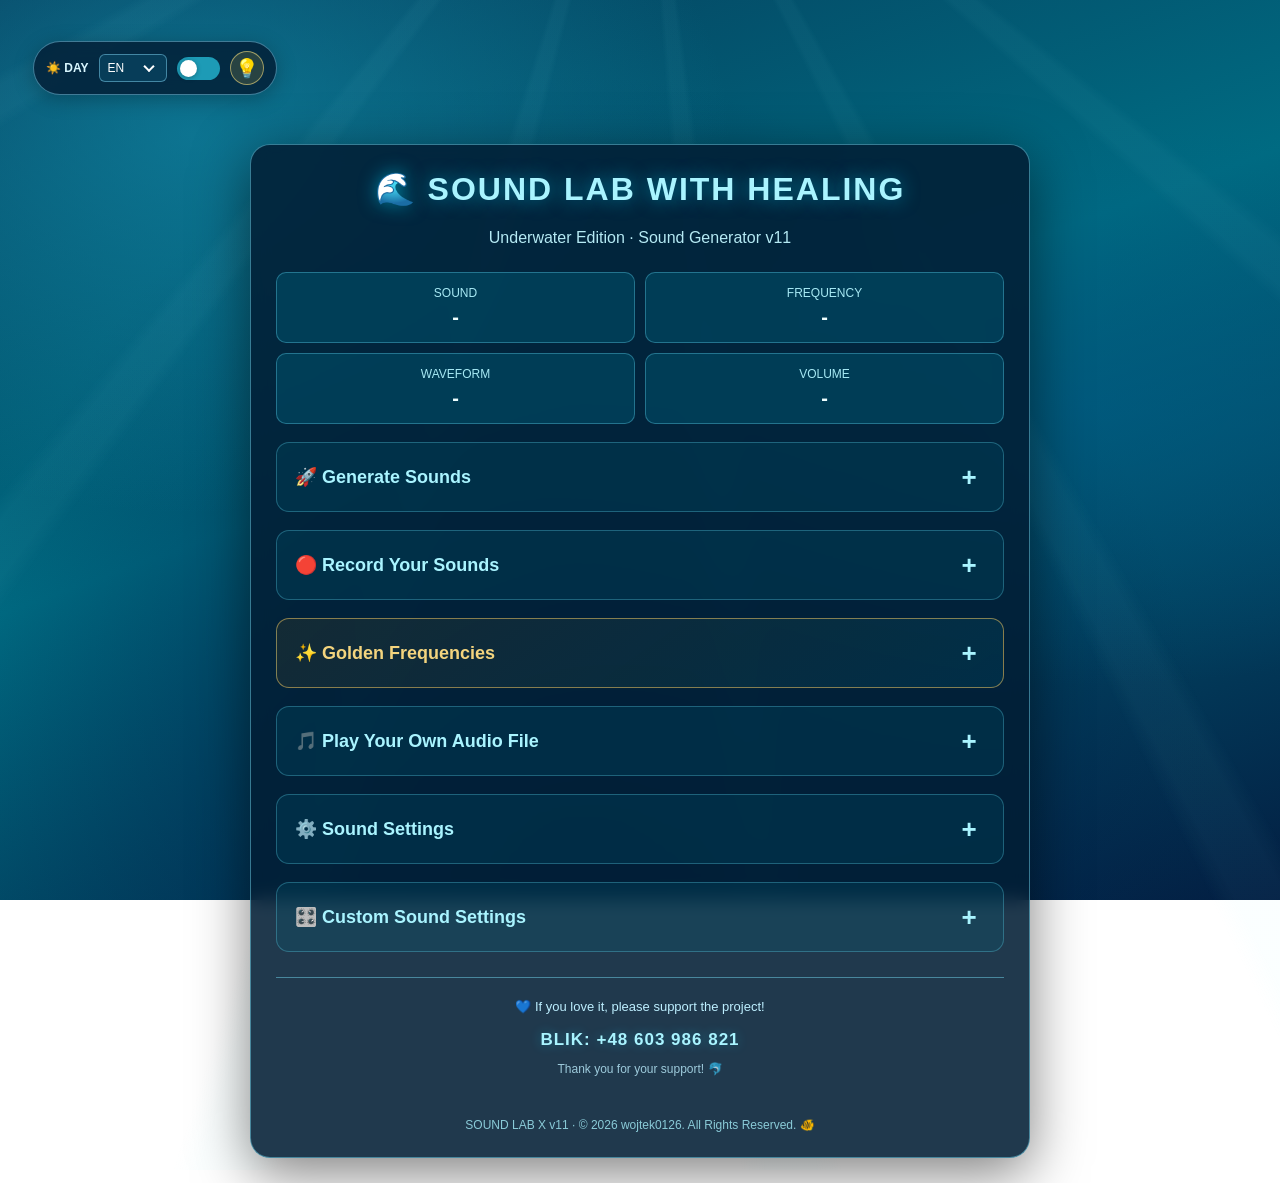
==== commit edf82d3a: "add polish locale" ====
--- a/index.html
+++ b/index.html
@@ -4,1184 +4,11 @@
 <head>
 <meta charset="UTF-8">
 <meta name="viewport" content="width=device-width, initial-scale=1.0">
-<title>Sound Lab Xv11 - Underwater Day & Night</title>
-
-<style>
-* { box-sizing: border-box; }
-
-:root {
-    --ocean-1: #063b59;
-    --ocean-2: #006b82;
-    --ocean-3: #031e42;
-    --panel: rgba(2, 30, 53, .88);
-    --panel-inner: rgba(0, 105, 135, .19);
-    --text: #e9fbff;
-    --heading: #a9f4ff;
-    --border: rgba(120, 230, 255, .45);
-    --ray-opacity: .22;
-}
-
-body.night-mode {
-    --ocean-1: #010817;
-    --ocean-2: #071b38;
-    --ocean-3: #00030d;
-    --panel: rgba(1, 9, 25, .94);
-    --panel-inner: rgba(12, 37, 78, .32);
-    --text: #d6eaff;
-    --heading: #8bcfff;
-    --border: rgba(85, 155, 220, .35);
-    --ray-opacity: .09;
-}
-
-body {
-    margin: 0;
-    min-height: 100vh;
-    padding: 25px 15px;
-    font-family: Arial, sans-serif;
-    color: var(--text);
-    background:
-        radial-gradient(ellipse at 15% 15%, rgba(20,150,180,.55), transparent 35%),
-        radial-gradient(ellipse at 85% 45%, rgba(0,90,130,.65), transparent 40%),
-        radial-gradient(ellipse at 45% 100%, rgba(0,35,75,.95), transparent 65%),
-        linear-gradient(160deg, var(--ocean-1), var(--ocean-2) 45%, var(--ocean-3));
-    background-attachment: fixed;
-    overflow-x: hidden;
-    transition: background 1.2s ease, color 1s ease;
-}
-
-body.night-mode {
-    background:
-        radial-gradient(ellipse at 15% 15%, rgba(10,45,100,.35), transparent 35%),
-        radial-gradient(ellipse at 85% 45%, rgba(8,35,85,.55), transparent 40%),
-        radial-gradient(ellipse at 45% 100%, rgba(0,0,12,.98), transparent 65%),
-        linear-gradient(160deg, var(--ocean-1), var(--ocean-2) 45%, var(--ocean-3));
-    background-attachment: fixed;
-}
-
-/* DAY / NIGHT CONTROLS */
-
-.theme-controls {
-    position: fixed;
-    top: 16px;
-    left: 18px;
-    right: auto;
-
-    width: fit-content;
-    max-width: max-content;
-
-    z-index: 20;
-
-    display: inline-flex;
-    flex-direction: row;
-    align-items: center;
-    justify-content: center;
-
-    gap: 10px;
-    padding: 9px 12px;
-
-    border-radius: 30px;
-
-    background: rgba(2, 25, 48, .78);
-    border: 1px solid rgba(140, 225, 255, .45);
-
-    box-shadow: 0 4px 20px rgba(0,0,0,.25);
-    backdrop-filter: blur(10px);
-}
-
-.theme-label {
-    color: #d9f7ff;
-    font-size: 12px;
-    font-weight: bold;
-    white-space: nowrap;
-}
-
-.theme-switch {
-    position: relative;
-    display: inline-block;
-    width: 43px;
-    height: 23px;
-    flex-shrink: 0;
-}
-
-.theme-switch input {
-    opacity: 0;
-    width: 0;
-    height: 0;
-}
-
-.switch-slider {
-    position: absolute;
-    inset: 0;
-    cursor: pointer;
-    background: #1d9bb6;
-    border-radius: 30px;
-    transition: .35s;
-}
-
-.switch-slider:before {
-    content: "";
-    position: absolute;
-    height: 17px;
-    width: 17px;
-    left: 3px;
-    bottom: 3px;
-    border-radius: 50%;
-    background: white;
-    transition: .35s;
-    box-shadow: 0 1px 5px rgba(0,0,0,.3);
-}
-
-.theme-switch input:checked + .switch-slider {
-    background: #263a78;
-}
-
-.theme-switch input:checked + .switch-slider:before {
-    transform: translateX(20px);
-    background: #c6d9ff;
-}
-
-.bulb-button {
-    width: 34px;
-    height: 34px;
-    padding: 0;
-    border-radius: 50%;
-    border: 1px solid rgba(255, 230, 130, .55);
-    background: rgba(255, 210, 70, .15);
-    font-size: 19px;
-    display: flex;
-    justify-content: center;
-    align-items: center;
-    cursor: pointer;
-    transition: .3s;
-}
-
-.bulb-button:hover {
-    background: rgba(255, 220, 100, .3);
-    transform: scale(1.1);
-}
-
-body.night-mode .bulb-button {
-    background: rgba(115, 160, 255, .2);
-    border-color: rgba(145, 185, 255, .55);
-    filter: grayscale(1);
-    opacity: .45;
-}
-
-body.night-mode .bulb-button:hover {
-    background: rgba(115, 160, 255, .35);
-}
-
-.theme-switch input:focus-visible + .switch-slider {
-    outline: 2px solid white;
-    outline-offset: 3px;
-}
-
-/* UNDERWATER ANIMATIONS */
-
-.ocean-rays {
-    position: fixed;
-    inset: -30%;
-    pointer-events: none;
-    z-index: -1;
-    opacity: var(--ray-opacity);
-    background: repeating-conic-gradient(
-        from 10deg at 50% 0%,
-        transparent 0deg 8deg,
-        rgba(150,245,255,.18) 9deg 11deg,
-        transparent 12deg 22deg
-    );
-    animation: rays 22s ease-in-out infinite alternate;
-    transition: opacity 1s ease;
-}
-
-@keyframes rays {
-    from { transform: rotate(-8deg) scale(1); }
-    to { transform: rotate(8deg) scale(1.15); }
-}
-
-.bubbles {
-    position: fixed;
-    inset: 0;
-    overflow: hidden;
-    pointer-events: none;
-    z-index: -1;
-}
-
-.bubble {
-    position: absolute;
-    bottom: -80px;
-    border: 1px solid rgba(210,250,255,.65);
-    background: rgba(180,240,255,.09);
-    border-radius: 50%;
-    box-shadow: inset -4px -5px 10px rgba(180,240,255,.12);
-    animation: rise linear infinite;
-}
-
-@keyframes rise {
-    0% { transform: translateY(0) translateX(0); opacity: 0; }
-    10% { opacity: .8; }
-    90% { opacity: .6; }
-    100% { transform: translateY(-115vh) translateX(50px); opacity: 0; }
-}
-
-.bubble:nth-child(1) { left: 5%; width: 20px; height: 20px; animation-duration: 16s; }
-.bubble:nth-child(2) { left: 15%; width: 9px; height: 9px; animation-duration: 12s; animation-delay: 2s; }
-.bubble:nth-child(3) { left: 28%; width: 30px; height: 30px; animation-duration: 21s; animation-delay: 5s; }
-.bubble:nth-child(4) { left: 42%; width: 13px; height: 13px; animation-duration: 14s; animation-delay: 1s; }
-.bubble:nth-child(5) { left: 57%; width: 24px; height: 24px; animation-duration: 18s; animation-delay: 4s; }
-.bubble:nth-child(6) { left: 69%; width: 11px; height: 11px; animation-duration: 13s; animation-delay: 7s; }
-.bubble:nth-child(7) { left: 82%; width: 32px; height: 32px; animation-duration: 22s; animation-delay: 3s; }
-.bubble:nth-child(8) { left: 94%; width: 15px; height: 15px; animation-duration: 15s; animation-delay: 6s; }
-
-.fish {
-    position: fixed;
-    z-index: -1;
-    pointer-events: none;
-    opacity: .2;
-    font-size: 38px;
-    animation: swim 28s linear infinite;
-}
-
-.fish.one { top: 18%; left: -80px; }
-
-.fish.two {
-    top: 65%;
-    left: -100px;
-    font-size: 27px;
-    animation-duration: 36s;
-    animation-delay: 8s;
-}
-
-@keyframes swim {
-    from { transform: translateX(0) scaleX(1); }
-    48% { transform: translateX(55vw) scaleX(1); }
-    50% { transform: translateX(55vw) scaleX(-1); }
-    to { transform: translateX(110vw) scaleX(-1); }
-}
-
-/* MAIN LAYOUT */
-
-.container {
-    max-width: 780px;
-    margin: 65px auto 0;
-    padding: 25px;
-    background: var(--panel);
-    border: 1px solid var(--border);
-    border-radius: 20px;
-    box-shadow: 0 15px 55px rgba(0,0,0,.5);
-    backdrop-filter: blur(9px);
-    transition: background 1s ease, border-color 1s ease;
-}
-
-h1 {
-    text-align: center;
-    color: var(--heading);
-    margin-top: 0;
-    letter-spacing: 2px;
-    text-transform: uppercase;
-    text-shadow: 0 0 18px rgba(0,220,255,.5);
-}
-
-.subtitle {
-    text-align: center;
-    color: #b5eaf4;
-    margin-bottom: 25px;
-}
-
-h2 {
-    color: var(--heading);
-    font-size: 18px;
-    margin-top: 0;
-}
-
-.panel {
-    background: var(--panel-inner);
-    border: 1px solid rgba(100, 220, 245, .3);
-    border-radius: 13px;
-    padding: 18px;
-    margin-bottom: 18px;
-    transition: background 1s ease;
-}
-
-.control { margin: 15px 0; }
-
-.control label {
-    display: flex;
-    justify-content: space-between;
-    gap: 10px;
-    margin-bottom: 7px;
-    color: var(--text);
-}
-
-input[type="range"] {
-    width: 100%;
-    accent-color: #39d5e9;
-    cursor: pointer;
-}
-
-select, input[type="file"] {
-    width: 100%;
-    padding: 11px;
-    background: #073d59;
-    color: white;
-    border: 1px solid #51bfd4;
-    border-radius: 7px;
-    font-size: 14px;
-}
-
-body.night-mode select,
-body.night-mode input[type="file"] {
-    background: #101c39;
-    border-color: #416dba;
-}
-
-input[type="file"]::file-selector-button {
-    background: #087e9b;
-    border: 0;
-    color: white;
-    padding: 8px 12px;
-    border-radius: 6px;
-    margin-right: 10px;
-    cursor: pointer;
-}
-
-.stats {
-    display: grid;
-    grid-template-columns: repeat(2, 1fr);
-    gap: 10px;
-    margin-bottom: 18px;
-}
-
-.stat {
-    background: rgba(0, 95, 125, .42);
-    border: 1px solid rgba(100, 220, 245, .35);
-    border-radius: 10px;
-    padding: 13px;
-    text-align: center;
-}
-
-body.night-mode .stat {
-    background: rgba(13, 36, 78, .55);
-    border-color: rgba(95, 150, 220, .3);
-}
-
-.stat-label {
-    display: block;
-    color: #a6e9f4;
-    font-size: 12px;
-    text-transform: uppercase;
-    margin-bottom: 6px;
-}
-
-.stat-value {
-    color: #efffff;
-    font-size: 20px;
-    font-weight: bold;
-    overflow-wrap: anywhere;
-}
-
-.buttons {
-    display: grid;
-    grid-template-columns: repeat(2, 1fr);
-    gap: 10px;
-}
-
-button {
-    border: 1px solid #6de1ee;
-    border-radius: 9px;
-    padding: 13px 10px;
-    background: #087e9b;
-    color: white;
-    font-weight: bold;
-    font-size: 14px;
-    cursor: pointer;
-    transition: .2s;
-}
-
-button:hover:not(:disabled) {
-    background: #0aaac0;
-    transform: translateY(-1px);
-}
-
-button:disabled {
-    opacity: .4;
-    cursor: not-allowed;
-}
-
-.random-button { background: #11618a; }
-.random-button:hover:not(:disabled) { background: #1684b2; }
-
-.stop-button {
-    grid-column: 1 / -1;
-    background: #963e49;
-    border-color: #e68b91;
-}
-
-.stop-button:hover:not(:disabled) { background: #bb4653; }
-
-.record-button {
-    background: #a52f49;
-    border-color: #ff9aaa;
-}
-
-.record-button:hover:not(:disabled) { background: #ce3d5b; }
-
-.save-button {
-    background: #176c68;
-    border-color: #72e2ce;
-}
-
-.discard-button {
-    background: #963e49;
-    border-color: #e68b91;
-    grid-column: 1 / -1;
-    width: 65% !important;
-    justify-self: center;
-}
-
-.discard-button:hover:not(:disabled) {
-    background: #bb4653;
-}
-
-.save-button:hover:not(:disabled) { background: #218f83; }
-
-.player-button { background: #176c85; }
-.player-button:hover:not(:disabled) { background: #218ca8; }
-
-/* RECORDING BUTTONS */
-
-.recording-buttons {
-    display: grid;
-    grid-template-columns: repeat(2, minmax(0, 1fr));
-    gap: 12px;
-}
-
-.recording-buttons button {
-    width: 100%;
-    min-width: 0;
-    min-height: 52px;
-    height: 52px;
-    padding: 10px 6px;
-    display: flex;
-    align-items: center;
-    justify-content: center;
-    text-align: center;
-    line-height: 1.3;
-    border-radius: 10px;
-    font-size: 13px;
-}
-
-.recording-buttons .stop-button {
-    grid-column: auto;
-}
-
-.recording-actions {
-    display: none;
-    grid-template-columns: repeat(2, minmax(0, 1fr));
-    gap: 12px;
-    margin-top: 12px;
-}
-
-.recording-actions.visible {
-    display: grid;
-}
-
-.recording-actions button {
-    width: 100%;
-    min-height: 52px;
-    height: 52px;
-    padding: 10px;
-    display: flex;
-    align-items: center;
-    justify-content: center;
-    text-align: center;
-    line-height: 1.3;
-    border-radius: 10px;
-    font-size: 13px;
-}
-
-/* REPLAY BUTTONS - HIDDEN UNTIL RECORDING IS COMPLETE */
-
-.recording-buttons.replay-controls {
-    display: none !important;
-}
-
-.recording-buttons.replay-controls.visible {
-    display: grid !important;
-}
-
-
-#status, #recordStatus, #playerStatus {
-    text-align: center;
-    color: #c8faff;
-    min-height: 24px;
-    margin-top: 15px;
-    font-weight: bold;
-}
-
-#progress {
-    text-align: center;
-    color: #a6e9f4;
-    font-size: 13px;
-    min-height: 18px;
-}
-
-.recording-indicator {
-    display: none;
-    text-align: center;
-    color: #ff9eae;
-    font-weight: bold;
-    margin-top: 10px;
-    animation: pulse 1s infinite alternate;
-}
-
-@keyframes pulse {
-    from { opacity: .45; }
-    to { opacity: 1; }
-}
-
-.recording-indicator.active { display: block; }
-
-.player-time {
-    display: flex;
-    justify-content: space-between;
-    color: #b9eaf2;
-    font-size: 12px;
-    margin-top: 7px;
-}
-
-.speed-row {
-    display: flex;
-    align-items: center;
-    justify-content: space-between;
-    gap: 12px;
-    margin-top: 15px;
-    padding-right: 3px;
-    color: var(--text);
-}
-
-/* PLAYBACK SPEED DROPDOWN FIX */
-
-.speed-row .select-wrapper {
-    display: block;
-    position: relative;
-    flex: 0 0 150px;
-    width: 150px;
-    min-width: 150px;
-    max-width: 150px;
-    margin-right: 3px;
-}
-
-.speed-row .select-wrapper select {
-    display: block;
-    width: 100%;
-    min-width: 0;
-    max-width: 100%;
-    cursor: pointer;
-}
-
-.speed-row select {
-    max-width: 150px;
-    margin-right: 3px;
-}
-
-select {
-    appearance: none;
-    -webkit-appearance: none;
-    padding-right: 38px !important;
-}
-
-.select-wrapper {
-    position: relative;
-    width: 100%;
-}
-
-.select-chevron {
-    position: absolute;
-    right: 14px;
-    top: 50%;
-    width: 8px;
-    height: 8px;
-    border-right: 2px solid white;
-    border-bottom: 2px solid white;
-    transform: translateY(-70%) rotate(45deg);
-    transition: transform 0.2s ease;
-    pointer-events: none;
-}
-
-.select-wrapper.open .select-chevron {
-    transform: translateY(-30%) rotate(225deg);
-}
-
-.speed-row .select-wrapper {
-    width: auto;
-    max-width: 150px;
-    flex: 0 1 150px;
-    margin-right: 3px;
-}
-
-.speed-row .select-wrapper select {
-    max-width: 100%;
-}
-
-.note {
-    color: #a9dce6;
-    font-size: 12px;
-    line-height: 1.5;
-    margin-top: 12px;
-}
-
-.footer {
-    text-align: center;
-    color: #8acbd8;
-    font-size: 12px;
-    margin-top: 20px;
-}
-
-audio { display: none; }
-
-.audio-format-note {
-    background: rgba(0, 180, 210, .12);
-    border: 1px solid rgba(100, 220, 245, .35);
-    border-radius: 8px;
-    padding: 11px 13px;
-    margin: 12px 0 18px;
-    color: #bdefff;
-    font-size: 13px;
-    line-height: 1.5;
-}
-
-.audio-format-note strong {
-    color: #ffffff;
-}
-
-body.night-mode .audio-format-note {
-    background: rgba(40, 90, 160, .18);
-    border-color: rgba(100, 160, 230, .35);
-    color: #c8e2ff;
-}
-
-@media (max-width: 480px) {
-    .container { padding: 16px; }
-
-    .buttons {
-        grid-template-columns: 1fr;
-    }
-
-    .stop-button {
-        grid-column: auto;
-    }
-
-    .recording-buttons {
-        grid-template-columns: repeat(2, minmax(0, 1fr));
-    }
-
-    .recording-buttons button {
-        font-size: 12px;
-        padding: 8px 4px;
-    }
-
-    .recording-actions {
-        grid-template-columns: 1fr;
-    }
-
-    .theme-controls {
-        top: 10px;
-        right: 10px;
-        gap: 7px;
-        padding: 7px 9px;
-    }
-
-    .theme-label { font-size: 11px; }
-
-    .container {
-        margin-top: 65px;
-    }
-}
-
-@media (prefers-reduced-motion: reduce) {
-    *, *::before, *::after {
-        animation-duration: .01ms !important;
-        animation-iteration-count: 1 !important;
-        transition-duration: .01ms !important;
-    }
-}
-
-/* KEEP DROPDOWN COLOURS CONSISTENT */
-
-.select-wrapper select {
-    box-sizing: border-box;
-    width: 100%;
-    background-color: #073d59;
-    color: #ffffff;
-    border: 1px solid #51bfd4;
-    outline: none;
-}
-
-.select-wrapper select:focus,
-.select-wrapper select:active {
-    background-color: #073d59;
-    color: #ffffff;
-    border-color: #51bfd4;
-    outline: none;
-    box-shadow: none;
-}
-
-.select-wrapper select option {
-    background-color: #073d59;
-    color: #ffffff;
-}
-
-body.night-mode .select-wrapper select,
-body.night-mode .select-wrapper select:focus,
-body.night-mode .select-wrapper select:active {
-    background-color: #101c39;
-    color: #ffffff;
-    border-color: #416dba;
-}
-
-body.night-mode .select-wrapper select option {
-    background-color: #101c39;
-    color: #ffffff;
-}
-
-/* KEEP START AND STOP RECORDING BUTTONS VISIBLE */
-
-.recording-buttons.recording-controls {
-    display: grid !important;
-    grid-template-columns: repeat(2, minmax(0, 1fr)) !important;
-    gap: 12px;
-    visibility: visible !important;
-    opacity: 1 !important;
-}
-
-.recording-controls button {
-    display: block !important;
-    visibility: visible !important;
-}
-
-.player-tooltip {
-    background: rgba(255, 190, 65, .10);
-    border-left: 3px solid #e9bd59;
-    border-radius: 5px;
-    padding: 10px 12px;
-    margin: 12px 0;
-    color: #ffe5a3;
-    font-size: 12px;
-    line-height: 1.6;
-}
-
-body.night-mode .player-tooltip {
-    background: rgba(80, 100, 160, .18);
-    border-left-color: #8bbcff;
-    color: #c8dcff;
-}
-
-/* PLAYBACK SPEED — FORCE VISIBLE IN DAY AND NIGHT MODES */
-
-.speed-row {
-    display: flex !important;
-    flex-direction: row !important;
-    align-items: center !important;
-    justify-content: space-between !important;
-    gap: 12px !important;
-    width: 100% !important;
-    min-height: 48px;
-    overflow: visible !important;
-}
-
-.speed-row label {
-    display: block !important;
-    flex: 1 1 auto !important;
-    min-width: 0;
-    white-space: nowrap;
-    color: var(--text) !important;
-}
-
-.speed-row .select-wrapper {
-    display: block !important;
-    position: relative !important;
-    flex: 0 0 155px !important;
-    width: 155px !important;
-    min-width: 155px !important;
-    max-width: 155px !important;
-    margin-right: 3px !important;
-    overflow: visible !important;
-}
-
-.speed-row select,
-.speed-row .select-wrapper select {
-    display: block !important;
-    visibility: visible !important;
-    opacity: 1 !important;
-    position: relative !important;
-    width: 100% !important;
-    min-width: 0 !important;
-    max-width: 100% !important;
-    height: 44px !important;
-    box-sizing: border-box !important;
-    padding: 8px 30px 8px 10px !important;
-    background-color: #073d59 !important;
-    color: white !important;
-    border: 1px solid #51bfd4 !important;
-    border-radius: 7px !important;
-    cursor: pointer !important;
-    appearance: none !important;
-    -webkit-appearance: none !important;
-}
-
-body.night-mode .speed-row select,
-body.night-mode .speed-row .select-wrapper select {
-    background-color: #101c39 !important;
-    color: white !important;
-    border-color: #416dba !important;
-}
-
-.speed-row select:disabled {
-    opacity: 0.75 !important;
-    cursor: not-allowed !important;
-}
-
-.speed-row select option {
-    background: #073d59;
-    color: white;
-}
-
-body.night-mode .speed-row select option {
-    background: #101c39;
-    color: white;
-}
-
-.speed-row .select-chevron {
-    display: block !important;
-    right: 12px !important;
-    z-index: 2;
-}
-
-.golden-panel {
-    border: 1px solid rgba(235, 195, 95, .55);
-    background: linear-gradient(
-        145deg,
-        rgba(120, 90, 30, .16),
-        var(--panel-inner)
-    );
-}
-
-.golden-panel h2 {
-    color: #f3d47e;
-}
-
-.golden-description {
-    color: var(--text);
-    font-size: 13px;
-    line-height: 1.6;
-}
-
-.golden-info {
-    padding: 14px;
-    margin: 12px 0;
-    border-radius: 9px;
-    background: rgba(210, 170, 70, .10);
-    border: 1px solid rgba(235, 195, 95, .35);
-    color: #f8e7b5;
-    font-size: 13px;
-    line-height: 1.6;
-    min-height: 65px;
-}
-
-#applyGoldenFrequency {
-    width: 100%;
-    background: linear-gradient(135deg, #92702b, #c19a45);
-    border-color: #f2d78b;
-    color: #fff;
-}
-
-#applyGoldenFrequency:hover:not(:disabled) {
-    background: linear-gradient(135deg, #b18b37, #dfb957);
-}
-
-body.night-mode .golden-info {
-    background: rgba(65, 75, 130, .2);
-    color: #e0e8ff;
-}
-
-
-/* FOLDABLE SECTIONS */
-
-.panel > h2 {
-    display: flex;
-    align-items: center;
-    justify-content: space-between;
-    gap: 12px;
-    cursor: default;
-}
-
-.section-header {
-    position: relative;
-    padding-right: 45px;
-}
-
-.section-toggle {
-    position: absolute;
-    top: 50%;
-    right: 18px;
-
-    width: 34px !important;
-    height: 34px !important;
-    min-width: 34px;
-    min-height: 34px;
-    max-width: 34px;
-    max-height: 34px;
-
-    padding: 0 !important;
-    margin: 0;
-
-    display: flex;
-    align-items: center;
-    justify-content: center;
-
-    box-sizing: border-box;
-    flex-shrink: 0;
-
-    transform: translateY(-50%);
-
-    background: transparent;
-    border: 1px solid rgba(120, 230, 255, .35);
-    border-radius: 8px;
-
-    cursor: pointer;
-}
-
-.section-toggle span {
-    display: block;
-    width: 9px;
-    height: 9px;
-    flex-shrink: 0;
-
-    border-right: 2px solid #a9f4ff;
-    border-bottom: 2px solid #a9f4ff;
-
-    transform: rotate(45deg);
-    transition: transform .25s ease;
-}
-
-.section-toggle.collapsed span {
-    transform: rotate(-45deg);
-}
-
-.section-toggle.collapsed span {
-    transform: rotate(-45deg);
-}
-
-.section-toggle,
-.section-toggle.collapsed {
-    position: absolute !important;
-    top: 50% !important;
-    right: 18px !important;
-
-    display: block !important;
-
-    width: 60px !important;
-    min-width: 60px !important;
-    max-width: 60px !important;
-
-    height: 34px !important;
-    min-height: 34px !important;
-    max-height: 34px !important;
-
-    padding: 0 !important;
-    margin: 0 !important;
-
-    box-sizing: border-box !important;
-    flex: 0 0 60px !important;
-
-    transform: translateY(-50%) !important;
-
-    border: 1px solid rgba(120, 230, 255, .45) !important;
-    border-radius: 8px !important;
-
-    background: rgba(0, 120, 150, .18) !important;
-
-    overflow: hidden !important;
-}
-
-.section-toggle span {
-    position: absolute !important;
-
-    left: 50% !important;
-    top: 50% !important;
-
-    width: 9px !important;
-    height: 9px !important;
-
-    margin: 0 !important;
-    padding: 0 !important;
-
-    border: 0 !important;
-    border-right: 2px solid #a9f4ff !important;
-    border-bottom: 2px solid #a9f4ff !important;
-
-    transform: translate(-50%, -65%) rotate(45deg) !important;
-    transform-origin: center !important;
-
-    transition: transform .25s ease !important;
-}
-
-.section-toggle.collapsed span {
-    transform: translate(-50%, -50%) rotate(-45deg) !important;
-}
-
-.panel-chevron {
-    background: transparent;
-    border: none;
-    color: var(--heading);
-    font-size: 26px;
-    font-weight: bold;
-    width: 32px;
-    height: 32px;
-    padding: 0;
-    margin-left: 10px;
-    cursor: pointer;
-    display: inline-flex;
-    align-items: center;
-    justify-content: center;
-    transition: color .2s ease, transform .2s ease;
-}
-
-.panel-chevron:hover {
-    background: transparent;
-    color: white;
-    transform: scale(1.15);
-}
-
-.panel-content {
-    overflow: hidden;
-    max-height: 5000px;
-    opacity: 1;
-    transition: max-height .35s ease, opacity .25s ease;
-}
-
-.panel.collapsed .panel-content {
-    max-height: 0;
-    opacity: 0;
-    pointer-events: none;
-}
-
-.panel.collapsed > h2 {
-    margin-bottom: 0;
-}
-
-.panel.collapsed {
-    padding-bottom: 18px;
-}
-
-body.night-mode .panel-chevron {
-    background: rgba(30, 65, 120, .3);
-    border-color: rgba(100, 160, 230, .4);
-    color: #b9d9ff;
-}
-
-.support-footer {
-    text-align: center;
-    margin: 25px auto 10px;
-    padding: 18px 12px;
-    color: #bdefff;
-    font-size: 13px;
-    line-height: 1.7;
-    border-top: 1px solid var(--border);
-}
-
-.blik-number {
-    color: var(--heading);
-    font-size: 17px;
-    font-weight: bold;
-    letter-spacing: 1px;
-    margin-top: 7px;
-    text-shadow: 0 0 12px rgba(0, 220, 255, .3);
-}
-
-.support-thanks {
-    font-size: 12px;
-    opacity: .8;
-    margin-top: 5px;
-}
-
-body.night-mode .support-footer {
-    color: #c8dcff;
-}
-
-/* GOLDEN FREQUENCY STARS */
-
-#goldenStars {
-    position: fixed;
-    inset: 0;
-    overflow: hidden;
-    pointer-events: none;
-    z-index: 1;
-}
-
-.golden-star {
-    position: absolute;
-    top: -30px;
-    color: #ffd700;
-    font-size: 15px;
-    opacity: 0;
-    text-shadow:
-        0 0 5px #ffd700,
-        0 0 12px rgba(255, 215, 0, .8);
-
-    animation: goldenStarFall linear forwards;
-}
-
-.container,
-.theme-controls {
-    position: relative;
-    z-index: 2;
-}
-
-#goldenStars {
-    position: fixed;
-    inset: 0;
-    overflow: hidden;
-    pointer-events: none;
-    z-index: 1;
-}
-
-@keyframes goldenStarFall {
-    0% {
-        transform: translateY(0) rotate(0deg);
-        opacity: 0;
-    }
-
-    15% {
-        opacity: 1;
-    }
-
-    80% {
-        opacity: .85;
-    }
-
-    100% {
-        transform: translateY(110vh) rotate(360deg);
-        opacity: 0;
-    }
-}
-
-@media (prefers-reduced-motion: reduce) {
-    .golden-star {
-        animation: none;
-        display: none;
-    }
-}
-
-#startRecord[hidden],
-#stopRecord[hidden] {
-    display: none !important;
-}
-
-</style>
-
-<link rel="icon" type="image/svg+xml" href="favicon.svg">
+<title>Sound Lab with Healing · Underwater Edition</title>
+
+<link rel="stylesheet" href="css/styles.css">
+
+<link rel="icon" type="image/svg+xml" href="assets/favicon.svg">
 
 </head>
 
@@ -1190,10 +17,18 @@
 <!-- DAY / NIGHT SWITCH AND BULB -->
 
 <div class="theme-controls">
-    <span class="theme-label" id="themeLabel">☀️ DAY</span>
-
-    <label class="theme-switch" title="Switch between day and night">
-        <input type="checkbox" id="nightSwitch" aria-label="Toggle underwater night mode">
+    <span class="theme-label" id="themeLabel" data-i18n="theme.day">☀️ DAY</span>
+
+    <label class="language-control">
+        <span class="visually-hidden" data-i18n="language.label">Language</span>
+        <select id="languageSelect" aria-label="Language" data-i18n-attr="aria-label:language.label">
+            <option value="en">EN</option>
+            <option value="pl">PL</option>
+        </select>
+    </label>
+
+    <label class="theme-switch" title="Switch between day and night" data-i18n-attr="title:theme.switchTitle">
+        <input type="checkbox" id="nightSwitch" aria-label="Toggle underwater night mode" data-i18n-attr="aria-label:theme.toggleLabel">
         <span class="switch-slider"></span>
     </label>
 
@@ -1202,7 +37,8 @@
         class="bulb-button"
         id="bulbButton"
         title="Toggle underwater night mode"
-        aria-label="Toggle underwater night mode">
+        aria-label="Toggle underwater night mode"
+        data-i18n-attr="title:theme.toggleLabel;aria-label:theme.toggleLabel">
         💡
     </button>
 </div>
@@ -1224,83 +60,83 @@
 
 <div class="container">
 
-    <h1>🌊 Sound Lab</h1>
-    <p class="subtitle">Underwater Edition · Sound Generator v11</p>
+    <h1>🌊 <span data-i18n="app.title">Sound Lab with Healing</span></h1>
+    <p class="subtitle" data-i18n="app.subtitle">Underwater Edition · Sound Generator v11</p>
 
     <div class="stats">
         <div class="stat">
-            <span class="stat-label">Sound</span>
+            <span class="stat-label" data-i18n="stats.sound">Sound</span>
             <span class="stat-value" id="number">-</span>
         </div>
         <div class="stat">
-            <span class="stat-label">Frequency</span>
+            <span class="stat-label" data-i18n="stats.frequency">Frequency</span>
             <span class="stat-value" id="frequency">-</span>
         </div>
         <div class="stat">
-            <span class="stat-label">Waveform</span>
+            <span class="stat-label" data-i18n="stats.waveform">Waveform</span>
             <span class="stat-value" id="waveform">-</span>
         </div>
         <div class="stat">
-            <span class="stat-label">Volume</span>
+            <span class="stat-label" data-i18n="stats.volume">Volume</span>
             <span class="stat-value" id="actualVolume">-</span>
         </div>
     </div>
 
     <div class="panel">
-    <h2>🚀 Generate Sounds</h2>
+    <h2><span data-i18n="generator.title">🚀 Generate Sounds</span></h2>
 
     <div class="buttons">
-        <button id="one">Generate One Custom Sound</button>
-        <button id="randomOne" class="random-button">Generate One Random Sound</button>
-        <button id="sequence">Generate Custom Sequence</button>
-        <button id="randomSequence" class="random-button">Generate Random Sequence</button>
-        <button id="stop" class="stop-button" disabled>■ STOP SOUND</button>
-    </div>
-
-    <div id="status">Ready to generate sounds.</div>
+        <button id="one" data-i18n="generator.customOne">Generate One Custom Sound</button>
+        <button id="randomOne" class="random-button" data-i18n="generator.randomOne">Generate One Random Sound</button>
+        <button id="sequence" data-i18n="generator.customSequence">Generate Custom Sequence</button>
+        <button id="randomSequence" class="random-button" data-i18n="generator.randomSequence">Generate Random Sequence</button>
+        <button id="stop" class="stop-button" disabled data-i18n="generator.stop">■ STOP SOUND</button>
+    </div>
+
+    <div id="status" data-i18n="generator.ready">Ready to generate sounds.</div>
     <div id="progress"></div>
 </div>
 
 <div class="panel">
-        <h2>🔴 Record Your Sounds</h2>
+        <h2><span data-i18n="recording.title">🔴 Record Your Sounds</span></h2>
 
 	<div class="recording-buttons replay-controls" id="replayControls" style="margin-top:12px">
  	   <button id="replayRecording" class="player-button" disabled>
-  	      ▶ REPLAY LATEST RECORDING
+   	      <span data-i18n="recording.replayLatest">▶ REPLAY LATEST RECORDING</span>
   	  </button>
    	 <button id="stopReplay" class="stop-button" disabled>
-    	    ■ STOP REPLAY
+    	    <span data-i18n="recording.stopReplay">■ STOP REPLAY</span>
    	 </button>
 	</div>
 
         <div id="recordingIndicator" class="recording-indicator">
-            ● RECORDING IN PROGRESS
+            <span data-i18n="recording.inProgress">● RECORDING IN PROGRESS</span>
         </div>
 
         <div id="recordStatus">
-            Start recording before generating sounds.
+            <span data-i18n="recording.beforeStart">Start recording before generating sounds.</span>
         </div>
 
 	<div class="recording-buttons recording-controls" id="recordingControls">
    	 <button id="startRecord" class="record-button">
-  	      ● START RECORDING
+   	      <span data-i18n="recording.start">● START RECORDING</span>
   	  </button>
   	  <button id="stopRecord" class="stop-button" disabled>
-  	      ■ STOP RECORDING
+       	  <span data-i18n="recording.stop">■ STOP RECORDING</span>
   	  </button>
 	</div>
 
         <audio id="recordingAudio"></audio>
 
         <div class="recording-actions" id="recordingActions">
-          <button id="saveWav" class="save-button">↓ SAVE AS WAV</button>
+          <button id="saveWav" class="save-button" data-i18n="recording.saveWav">↓ SAVE AS WAV</button>
   	  <button type="button" id="saveOriginal" class="save-button">
-    ↓ SAVE ORIGINAL RECORDING
+    <span data-i18n="recording.saveOriginal">↓ SAVE ORIGINAL RECORDING</span>
 </button>
-  	  <button id="discardRecording" class="discard-button">🗑 DISCARD RECORDING</button>
+  	  <button id="discardRecording" class="discard-button" data-i18n="recording.discard">🗑 DISCARD RECORDING</button>
 	</div>
 
-        <p class="note">
+        <p class="note" data-i18n="recording.note">
             Replay your latest captured sound or sequence without downloading it.
             WAV is widely compatible. The original recording is saved in the
             format supported by your browser, usually WebM/Opus in Chrome or Edge.
@@ -1308,74 +144,74 @@
     </div>
 
     <div class="panel golden-panel">
-    <h2>✨ Golden Frequencies</h2>
-
-    <p class="golden-description">
+    <h2><span data-i18n="goldenFrequencies.title">✨ Golden Frequencies</span></h2>
+
+    <p class="golden-description" data-i18n="goldenFrequencies.description">
         Explore special frequencies and their traditional
         associations with relaxation, meditation and harmony.
     </p>
 
     <div class="control">
-        <label for="goldenCategory">Frequency category</label>
+        <label for="goldenCategory" data-i18n="goldenFrequencies.categoryLabel">Frequency category</label>
         <select id="goldenCategory">
-            <option value="">Choose a category</option>
-            <option value="solfeggio">Solfeggio Frequencies</option>
-            <option value="additional">Additional Solfeggio</option>
-            <option value="tesla">Tesla 3-6-9</option>
-            <option value="angel">Angel Frequencies</option>
-            <option value="schumann">Schumann Resonance</option>
-            <option value="planetary">Planetary Frequencies</option>
-            <option value="brainwave">Brainwave Frequencies</option>
+            <option value="" data-i18n="goldenFrequencies.chooseCategory">Choose a category</option>
+            <option value="solfeggio" data-i18n="goldenFrequencies.categories.solfeggio">Solfeggio Frequencies</option>
+            <option value="additional" data-i18n="goldenFrequencies.categories.additional">Additional Solfeggio</option>
+            <option value="tesla" data-i18n="goldenFrequencies.categories.tesla">Tesla 3-6-9</option>
+            <option value="angel" data-i18n="goldenFrequencies.categories.angel">Angel Frequencies</option>
+            <option value="schumann" data-i18n="goldenFrequencies.categories.schumann">Schumann Resonance</option>
+            <option value="planetary" data-i18n="goldenFrequencies.categories.planetary">Planetary Frequencies</option>
+            <option value="brainwave" data-i18n="goldenFrequencies.categories.brainwave">Brainwave Frequencies</option>
         </select>
     </div>
 
     <div class="control">
-        <label for="goldenFrequency">Select frequency</label>
+        <label for="goldenFrequency" data-i18n="goldenFrequencies.frequencyLabel">Select frequency</label>
         <select id="goldenFrequency" disabled>
-            <option value="">Choose a category first</option>
+            <option value="" data-i18n="goldenFrequencies.chooseCategoryFirst">Choose a category first</option>
         </select>
     </div>
 
-    <div id="goldenDescription" class="golden-info">
+    <div id="goldenDescription" class="golden-info" data-i18n="goldenFrequencies.chooseFrequencyHint">
         Select a frequency to discover its traditional association.
     </div>
 
     <button id="applyGoldenFrequency" disabled>
-        ✨ APPLY FREQUENCY
+        <span data-i18n="goldenFrequencies.apply">✨ APPLY FREQUENCY</span>
     </button>
 </div>
  
     <div class="panel">
-        <h2>🎵 Play Your Own Audio File</h2>
+        <h2><span data-i18n="player.title">🎵 Play Your Own Audio File</span></h2>
         <p class="audio-format-note">
-    ℹ️  Currently supported format: <strong>WAV (.wav)</strong> only.
-        Other audio formats are not supported at the moment.
+            <span data-i18n="player.supportedLead">ℹ️ Currently supported format:</span>
+            <strong>WAV (.wav)</strong><span data-i18n="player.supportedTail"> only. Other audio formats are not supported at the moment.</span>
         </p>
 
         <div class="control">
-            <label for="audioFile">Choose an audio file from your computer</label>
+            <label for="audioFile" data-i18n="player.fileLabel">Choose an audio file from your computer</label>
             <input type="file" id="audioFile" accept="audio/*">
         </div>
 
-        <div id="fileName" class="note">No audio file selected.</div>
+        <div id="fileName" class="note" data-i18n="player.noFile">No audio file selected.</div>
 
         <audio id="uploadedAudio" preload="metadata"></audio>
 
-<p class="player-tooltip" id="playerTooltip">
+<p class="player-tooltip" id="playerTooltip" data-i18n="player.uploadHint">
     💡 Upload a WAV file first before using the playback controls.
     Once the file has loaded, you can play, pause, rewind,
     fast-forward and adjust playback speed.
 </p>      
         <div class="buttons" style="margin-top:15px">
-            <button id="filePlay" class="player-button" disabled>▶ PLAY</button>
-            <button id="filePause" class="player-button" disabled>Ⅱ PAUSE</button>
-            <button id="rewind" class="player-button" disabled>↶ REWIND 10s</button>
-            <button id="forward" class="player-button" disabled>↷ FORWARD 10s</button>
+            <button id="filePlay" class="player-button" disabled data-i18n="player.play">▶ PLAY</button>
+            <button id="filePause" class="player-button" disabled data-i18n="player.pause">Ⅱ PAUSE</button>
+            <button id="rewind" class="player-button" disabled data-i18n="player.rewind">↶ REWIND 10s</button>
+            <button id="forward" class="player-button" disabled data-i18n="player.forward">↷ FORWARD 10s</button>
         </div>
 
         <div class="control" style="margin-top:20px">
             <label for="seekBar">
-                <span>Audio position</span>
+                <span data-i18n="player.position">Audio position</span>
                 <span id="seekPercent">0%</span>
             </label>
             <input type="range" id="seekBar" min="0" max="1000" value="0" disabled>
@@ -1386,25 +222,25 @@
         </div>
 
 <div class="speed-row">
-    <label for="playbackSpeed">Playback speed</label>
+    <label for="playbackSpeed" data-i18n="player.speed">Playback speed</label>
     <select id="playbackSpeed" disabled>
-        <option value="0.5">0.5x - Very slow</option>
-        <option value="0.75">0.75x - Slow</option>
-        <option value="1" selected>1x - Normal</option>
-        <option value="1.25">1.25x</option>
-        <option value="1.5">1.5x - Fast</option>
-        <option value="1.75">1.75x</option>
-        <option value="2">2x - Very fast</option>
+        <option value="0.5" data-i18n="player.speedOptions.0.5">0.5x - Very slow</option>
+        <option value="0.75" data-i18n="player.speedOptions.0.75">0.75x - Slow</option>
+        <option value="1" selected data-i18n="player.speedOptions.1">1x - Normal</option>
+        <option value="1.25" data-i18n="player.speedOptions.1.25">1.25x</option>
+        <option value="1.5" data-i18n="player.speedOptions.1.5">1.5x - Fast</option>
+        <option value="1.75" data-i18n="player.speedOptions.1.75">1.75x</option>
+        <option value="2" data-i18n="player.speedOptions.2">2x - Very fast</option>
     </select>
 </div>
 <div class="recording-actions" id="audioFileActions">
     <button id="discardUploadedAudio" class="discard-button">
-        🗑 DISCARD AUDIO FILE
+        <span data-i18n="player.discard">🗑 DISCARD AUDIO FILE</span>
     </button>
 </div>
-        <div id="playerStatus">Choose an audio file to begin.</div>
-
-        <p class="note">
+        <div id="playerStatus" data-i18n="player.initialStatus">Choose an audio file to begin.</div>
+
+        <p class="note" data-i18n="player.note">
             Rewind and forward skip 10 seconds. Playback speed changes the
             speed of the uploaded audio. Your original file is not modified.
             Supported formats depend on your browser.
@@ -1412,22 +248,22 @@
     </div>
 
     <div class="panel">
-        <h2>⚙️ Sound Settings</h2>
-
-        <div class="control">
-            <label for="waveformSelect">Waveform</label>
+        <h2><span data-i18n="settings.title">⚙️ Sound Settings</span></h2>
+
+        <div class="control">
+            <label for="waveformSelect" data-i18n="settings.waveform">Waveform</label>
             <select id="waveformSelect">
-                <option value="random">Random waveform</option>
-                <option value="sine">Sine</option>
-                <option value="square">Square</option>
-                <option value="triangle">Triangle</option>
-                <option value="sawtooth">Sawtooth</option>
+                <option value="random" data-i18n="settings.randomWaveform">Random waveform</option>
+                <option value="sine" data-i18n="settings.sine">Sine</option>
+                <option value="square" data-i18n="settings.square">Square</option>
+                <option value="triangle" data-i18n="settings.triangle">Triangle</option>
+                <option value="sawtooth" data-i18n="settings.sawtooth">Sawtooth</option>
             </select>
         </div>
 
         <div class="control">
             <label for="minPitch">
-                <span>Minimum pitch</span>
+                <span data-i18n="settings.minimumPitch">Minimum pitch</span>
                 <span id="minPitchValue">100 Hz</span>
             </label>
             <input type="range" id="minPitch" min="0.1" max="2000" value="100" step="0.01">
@@ -1435,7 +271,7 @@
 
         <div class="control">
             <label for="maxPitch">
-                <span>Maximum pitch</span>
+                <span data-i18n="settings.maximumPitch">Maximum pitch</span>
                 <span id="maxPitchValue">1500 Hz</span>
             </label>
             <input type="range" id="maxPitch" min="0.1" max="2000" value="1500" step="0.01">
@@ -1443,11 +279,11 @@
     </div>
 
     <div class="panel">
-        <h2>🎛️ Custom Sound Settings</h2>
+        <h2><span data-i18n="settings.customTitle">🎛️ Custom Sound Settings</span></h2>
 
         <div class="control">
             <label for="soundDuration">
-                <span>Sound duration</span>
+                <span data-i18n="settings.duration">Sound duration</span>
                 <span id="durationValue">3 seconds</span>
             </label>
             <input type="range" id="soundDuration" min="1" max="60" value="3">
@@ -1455,7 +291,7 @@
 
         <div class="control">
             <label for="soundVolume">
-                <span>Sound volume</span>
+                <span data-i18n="settings.volume">Sound volume</span>
                 <span id="volumeValue">50%</span>
             </label>
             <input type="range" id="soundVolume" min="1" max="100" value="50">
@@ -1463,7 +299,7 @@
 
         <div class="control">
             <label for="gap">
-                <span>Timeout between sounds</span>
+                <span data-i18n="settings.gap">Timeout between sounds</span>
                 <span id="gapValue">2 seconds</span>
             </label>
             <input type="range" id="gap" min="0" max="10" value="2">
@@ -1471,7 +307,7 @@
 
         <div class="control">
             <label for="soundCount">
-                <span>Custom sequence sounds</span>
+                <span data-i18n="settings.soundCount">Custom sequence sounds</span>
                 <span id="countValue">7</span>
             </label>
             <input type="range" id="soundCount" min="1" max="30" value="7">
@@ -1479,7 +315,7 @@
 
         <div class="control">
             <label for="randomMax">
-                <span>Maximum random sequence sounds</span>
+                <span data-i18n="settings.randomMax">Maximum random sequence sounds</span>
                 <span id="randomMaxValue">10</span>
             </label>
             <input type="range" id="randomMax" min="1" max="50" value="10">
@@ -1490,1235 +326,29 @@
 
 <footer class="support-footer">
 
-    💙 If you love it, please support the project!
+    <span data-i18n="support.message">💙 If you love it, please support the project!</span>
 
     <div class="blik-number">
-        BLIK: +48 603 986 821
+        <span data-i18n="support.blikLabel">BLIK:</span> +48 603 986 821
     </div>
 
     <div class="support-thanks">
-        Thank you for your support! 🐬
+        <span data-i18n="support.thanks">Thank you for your support! 🐬</span>
     </div>
 
 </footer>
 
     <div class="footer">
-        SOUND LAB X v11 · © 2026 wojtek0126. All Rights Reserved. 🐠
-    </div>
-
-</div>
-
-<script>
-let audioContext = null;
-let recordDestination = null;
-let activeOscillator = null;
-let stopRequested = false;
-let waitTimer = null;
-let waitResolver = null;
-let isGenerating = false;
-
-let mediaRecorder = null;
-let recordedChunks = [];
-let recordedBlob = null;
-let hasRecording = false;
-let originalExtension = "webm";
-let recordingUrl = null;
-let uploadedUrl = null;
-
-const $ = id => document.getElementById(id);
-
-const MIN_RECORDING_SIZE = 200; // 200 KB
-
-/* DAY / NIGHT SWITCH */
-
-function setNightMode(enabled) {
-    document.body.classList.toggle("night-mode", enabled);
-
-    $("nightSwitch").checked = enabled;
-    $("themeLabel").textContent = enabled ? "🌙 NIGHT" : "☀️ DAY";
-    $("bulbButton").textContent = "💡";
-
-    $("bulbButton").title = enabled
-        ? "Switch back to underwater daytime"
-        : "Switch to underwater night mode";
-}
-
-$("nightSwitch").addEventListener("change", event => {
-    setNightMode(event.target.checked);
-});
-
-$("bulbButton").addEventListener("click", () => {
-    setNightMode(!$("nightSwitch").checked);
-});
-
-/* AUDIO GENERATOR */
-
-function random(min, max) {
-    return Math.random() * (max - min) + min;
-}
-
-function randomInt(min, max) {
-    return Math.floor(random(min, max + 1));
-}
-
-function pick(array) {
-    return array[Math.floor(Math.random() * array.length)];
-}
-
-function initializeAudio() {
-    if (!audioContext) {
-        const AudioContextClass =
-            window.AudioContext || window.webkitAudioContext;
-
-        audioContext = new AudioContextClass();
-        recordDestination = audioContext.createMediaStreamDestination();
-    }
-
-    if (audioContext.state === "suspended") {
-        audioContext.resume();
-    }
-}
-
-function wait(seconds) {
-    return new Promise(resolve => {
-        if (stopRequested) {
-            resolve();
-            return;
-        }
-
-        waitResolver = resolve;
-
-        waitTimer = setTimeout(() => {
-            waitTimer = null;
-            waitResolver = null;
-            resolve();
-        }, seconds * 1000);
-    });
-}
-
-function cancelWait() {
-    if (waitTimer !== null) {
-        clearTimeout(waitTimer);
-        waitTimer = null;
-    }
-
-    if (waitResolver !== null) {
-        const resolve = waitResolver;
-        waitResolver = null;
-        resolve();
-    }
-}
-
-function stopSound() {
-    stopRequested = true;
-    cancelWait();
-
-    if (activeOscillator) {
-        try { activeOscillator.stop(); } catch (error) {}
-        activeOscillator = null;
-    }
-
-    $("status").textContent = "Stopping...";
-}
-
-function updateButtons(playing) {
-    $("one").disabled = playing;
-    $("randomOne").disabled = playing;
-    $("sequence").disabled = playing;
-    $("randomSequence").disabled = playing;
-    $("stop").disabled = !playing;
-}
-
-function getPitchRange() {
-    let min = Number($("minPitch").value);
-    let max = Number($("maxPitch").value);
-
-    if (min > max) [min, max] = [max, min];
-
-    return { min, max };
-}
-
-function getWaveform() {
-    const selected = $("waveformSelect").value;
-
-    if (selected === "random") {
-        return pick(["sine", "square", "triangle", "sawtooth"]);
-    }
-
-    return selected;
-}
-
-function playSound(index, duration, volume) {
-    initializeAudio();
-
-    return new Promise(resolve => {
-        const oscillator = audioContext.createOscillator();
-        const gain = audioContext.createGain();
-
-        const range = getPitchRange();
-        const frequency = random(range.min, range.max);
-        const waveform = getWaveform();
-
-        oscillator.type = waveform;
-        oscillator.frequency.value = frequency;
-        gain.gain.value = Math.max(0, Math.min(1, volume / 100));
-
-        oscillator.connect(gain);
-        gain.connect(audioContext.destination);
-        gain.connect(recordDestination);
-
-        activeOscillator = oscillator;
-
-        $("number").textContent = index;
-        $("frequency").textContent = Number(frequency.toFixed(2)) + " Hz";
-        $("waveform").textContent = waveform.toUpperCase();
-        $("actualVolume").textContent = Math.round(volume) + "%";
-
-        oscillator.onended = () => {
-            oscillator.disconnect();
-            gain.disconnect();
-
-            if (activeOscillator === oscillator) {
-                activeOscillator = null;
-            }
-
-            resolve();
-        };
-
-        oscillator.start();
-        oscillator.stop(audioContext.currentTime + duration);
-    });
-}
-
-async function generate(count, randomMode, singleSound = false) {
-    if (isGenerating) return;
-
-    isGenerating = true;
-    stopRequested = false;
-    updateButtons(true);
-
-    $("progress").textContent = "";
-    $("status").textContent = "Generating sounds...";
-
-    try {
-        initializeAudio();
-
-        for (let i = 1; i <= count; i++) {
-            if (stopRequested) break;
-
-            if (i > 1 || (!singleSound && !randomMode)) {
-                const gap = randomMode
-                    ? random(0, 10)
-                    : Number($("gap").value);
-
-                if (gap > 0) {
-                    $("status").textContent =
-                        "Waiting " + gap.toFixed(1) + " seconds...";
-
-                    await wait(gap);
-                }
-
-                if (stopRequested) break;
-            }
-
-            const duration = randomMode
-                ? random(1, 10)
-                : Number($("soundDuration").value);
-
-            const volume = randomMode
-                ? randomInt(1, 100)
-                : Number($("soundVolume").value);
-
-            $("status").textContent = "Playing sound " + i + "...";
-            $("progress").textContent = "Sound " + i + " of " + count;
-
-            await playSound(i, duration, volume);
-        }
-
-        $("status").textContent = stopRequested
-            ? "Generation stopped."
-            : "Generation complete!";
-
-    } catch (error) {
-        $("status").textContent = "Audio error: " + error.message;
-    } finally {
-        isGenerating = false;
-        activeOscillator = null;
-        updateButtons(false);
-    }
-}
-
-function generateRandomSingle() {
-    generate(1, true, true);
-}
-
-function generateRandomSequence() {
-    const count = randomInt(1, Number($("randomMax").value));
-    generate(count, true, false);
-}
-
-/* RECORDING */
-
-function getRecordingType() {
-    const types = [
-        { mime: "audio/webm;codecs=opus", extension: "webm" },
-        { mime: "audio/ogg;codecs=opus", extension: "ogg" },
-        { mime: "audio/mp4", extension: "mp4" }
-    ];
-
-    for (const item of types) {
-        if (MediaRecorder.isTypeSupported(item.mime)) return item;
-    }
-
-    return { mime: "", extension: "webm" };
-}
-
-function startRecording() {
-    if (!window.MediaRecorder) {
-        $("recordStatus").textContent =
-            "Recording is not supported by this browser.";
-        return;
-    }
-
-    if (mediaRecorder && mediaRecorder.state === "recording") return;
-
-    initializeAudio();
-
-    recordedChunks = [];
-    recordedBlob = null;
-    hasRecording = false;   
-
-    $("recordingActions").classList.remove("visible");
-    $("replayControls").classList.remove("visible");
-    $("replayRecording").disabled = true;
-    $("stopReplay").disabled = true;
-
-    const format = getRecordingType();
-    originalExtension = format.extension;
-
-    try {
-        mediaRecorder = format.mime
-            ? new MediaRecorder(recordDestination.stream, { mimeType: format.mime })
-            : new MediaRecorder(recordDestination.stream);
-
-        mediaRecorder.ondataavailable = event => {
-            if (event.data && event.data.size > 0) {
-                recordedChunks.push(event.data);
-            }
-        };
-
-mediaRecorder.onstop = () => {
-    recordedBlob = new Blob(recordedChunks, {
-        type: mediaRecorder.mimeType || "audio/webm"
-        
-    });
-
-    hasRecording = recordedChunks.some(chunk => chunk.size > MIN_RECORDING_SIZE);
-
-    if (!hasRecording) {
-        recordedBlob = null;
-        $("recordStatus").textContent =
-            "Nothing to save. Please start Recording, generate, and then click Stop Recording.";
-
-        $("recordingActions").classList.remove("visible");
-        $("replayControls").classList.remove("visible");
-        return;
-    }
-
-    // Hide recording buttons after successful recording
-    $("startRecord").hidden = true;
-    $("stopRecord").hidden = true;
-
-    if (recordingUrl) URL.revokeObjectURL(recordingUrl);
-    recordingUrl = URL.createObjectURL(recordedBlob);
-
-    $("recordingAudio").src = recordingUrl;
-    $("replayControls").classList.add("visible");
-    $("replayRecording").disabled = false;
-
-    $("recordStatus").textContent =
-        "Recording ready! You can replay or save it.";
-
-    $("recordingActions").classList.add("visible");
-};
-
-        mediaRecorder.start();
-
-        $("startRecord").disabled = true;
-        $("stopRecord").disabled = false;
-        $("recordingIndicator").classList.add("active");
-        $("recordStatus").textContent = "Recording audio...";
-
-    } catch (error) {
-        $("recordStatus").textContent =
-            "Could not start recording: " + error.message;
-    }
-}
-
-function stopRecording() {
-    if (!mediaRecorder || mediaRecorder.state !== "recording") return;
-
-    mediaRecorder.stop();
-
-    $("startRecord").disabled = false;
-    $("stopRecord").disabled = true;
-    $("recordingIndicator").classList.remove("active");
-    $("recordStatus").textContent = "Preparing your recording...";
-}
-
-function discardRecording() {
-    const audio = $("recordingAudio");
-
-    // Stop any replay currently in progress
-    audio.pause();
-    audio.currentTime = 0;
-    audio.removeAttribute("src");
-    audio.load();
-
-    $("startRecord").style.display = "";
-    $("stopRecord").style.display = "";
-    $("stopRecord").disabled = true;
-
-    // Release the temporary recording URL
-    if (recordingUrl) {
-        URL.revokeObjectURL(recordingUrl);
-        recordingUrl = null;
-    }
-
-    // Clear the recording data
-    recordedBlob = null;
-    recordedChunks = [];
-    hasRecording = false; 
-    
-    // Restore recording buttons
-    $("startRecord").hidden = false;
-    $("stopRecord").hidden = false;
-
-    $("startRecord").disabled = false;
-    $("stopRecord").disabled = true;
-
-    // Reset recording controls
-    $("recordingActions").classList.remove("visible");
-    $("replayControls").classList.remove("visible");
-    $("replayRecording").disabled = true;
-    $("stopReplay").disabled = true;
-
-    $("recordStatus").textContent =
-        "Recording discarded. Ready for a new recording.";
-}
-
-/* REPLAY LATEST RECORDING */
-
-async function replayRecording() {
-    const audio = $("recordingAudio");
-
-    if (!recordedBlob) return;
-
-    try {
-        audio.pause();
-        audio.currentTime = 0;
-        await audio.play();
-
-        $("recordStatus").textContent = "Replaying latest recording...";
-        $("replayRecording").disabled = true;
-        $("stopReplay").disabled = false;
-    } catch (error) {
-        $("recordStatus").textContent =
-            "Nothing to replay. please generate a sound or sequence first";
-    }
-}
-
-function stopReplay() {
-    const audio = $("recordingAudio");
-
-    audio.pause();
-    audio.currentTime = 0;
-
-    $("replayRecording").disabled = !recordedBlob;
-    $("stopReplay").disabled = true;
-    $("recordStatus").textContent = "Replay stopped.";
-}
-
-$("recordingAudio").addEventListener("ended", () => {
-    $("replayRecording").disabled = !recordedBlob;
-    $("stopReplay").disabled = true;
-    $("recordStatus").textContent = "Replay finished.";
-});
-
-/* DOWNLOAD RECORDINGS */
-
-function downloadBlob(blob, filename) {
-    const url = URL.createObjectURL(blob);
-    const link = document.createElement("a");
-
-    link.href = url;
-    link.download = filename;
-
-    document.body.appendChild(link);
-    link.click();
-    link.remove();
-
-    setTimeout(() => URL.revokeObjectURL(url), 60000);
-}
-
-function saveOriginal() {
-    if (!hasRecording || !recordedBlob) {
-        $("recordStatus").textContent =
-            "No recording available. Please record a sound or sequence first.";
-        return;
-    }
-
-    downloadBlob(
-        recordedBlob,
-        "random-sound-lab-recording." + originalExtension
-    );
-}
-
-function audioBufferToWav(buffer) {
-    const channels = buffer.numberOfChannels;
-    const sampleRate = buffer.sampleRate;
-    const frames = buffer.length;
-    const bytesPerSample = 2;
-    const dataSize = frames * channels * bytesPerSample;
-
-    const arrayBuffer = new ArrayBuffer(44 + dataSize);
-    const view = new DataView(arrayBuffer);
-
-    function writeString(offset, string) {
-        for (let i = 0; i < string.length; i++) {
-            view.setUint8(offset + i, string.charCodeAt(i));
-        }
-    }
-
-    writeString(0, "RIFF");
-    view.setUint32(4, 36 + dataSize, true);
-    writeString(8, "WAVE");
-    writeString(12, "fmt ");
-    view.setUint32(16, 16, true);
-    view.setUint16(20, 1, true);
-    view.setUint16(22, channels, true);
-    view.setUint32(24, sampleRate, true);
-    view.setUint32(28, sampleRate * channels * bytesPerSample, true);
-    view.setUint16(32, channels * bytesPerSample, true);
-    view.setUint16(34, 16, true);
-    writeString(36, "data");
-    view.setUint32(40, dataSize, true);
-
-    const channelData = [];
-
-    for (let c = 0; c < channels; c++) {
-        channelData.push(buffer.getChannelData(c));
-    }
-
-    let offset = 44;
-
-    for (let i = 0; i < frames; i++) {
-        for (let c = 0; c < channels; c++) {
-            let sample = Math.max(-1, Math.min(1, channelData[c][i]));
-
-            const intSample = sample < 0
-                ? sample * 32768
-                : sample * 32767;
-
-            view.setInt16(offset, intSample, true);
-            offset += 2;
-        }
-    }
-
-    return new Blob([arrayBuffer], { type: "audio/wav" });
-}
-
-async function saveWav() {
-    if (!hasRecording || !recordedBlob) {
-            $("recordStatus").textContent =
-            "No recording available. Please record a sound or sequence first.";
-        return;
-}
-
-    $("recordStatus").textContent = "Converting recording to WAV...";
-
-    try {
-        initializeAudio();
-
-        const arrayBuffer = await recordedBlob.arrayBuffer();
-        const decoded = await audioContext.decodeAudioData(arrayBuffer);
-        const wavBlob = audioBufferToWav(decoded);
-
-        downloadBlob(wavBlob, "random-sound-lab-recording.wav");
-
-        $("recordStatus").textContent = "WAV file created successfully!";
-    } catch (error) {
-        $("recordStatus").textContent =
-            "Could not convert to WAV. Try saving the original format.";
-    }
-}
-
-/* UPLOADED AUDIO PLAYER */
-
-const uploadedAudio = $("uploadedAudio");
-
-function formatTime(seconds) {
-    if (!Number.isFinite(seconds)) return "0:00";
-
-    const minutes = Math.floor(seconds / 60);
-    const remainingSeconds = Math.floor(seconds % 60);
-
-    return minutes + ":" + String(remainingSeconds).padStart(2, "0");
-}
-
-function updatePlayerDisplay() {
-    const duration = uploadedAudio.duration;
-    const current = uploadedAudio.currentTime;
-
-    $("currentTime").textContent = formatTime(current);
-    $("totalTime").textContent = formatTime(duration);
-
-    if (Number.isFinite(duration) && duration > 0) {
-        const position = current / duration * 1000;
-        $("seekBar").value = position;
-        $("seekPercent").textContent =
-            Math.round(current / duration * 100) + "%";
-    } else {
-        $("seekBar").value = 0;
-        $("seekPercent").textContent = "0%";
-    }
-}
-
-function setPlayerButtons(enabled) {
-    $("filePlay").disabled = !enabled;
-    $("filePause").disabled = !enabled;
-    $("rewind").disabled = !enabled;
-    $("forward").disabled = !enabled;
-    $("seekBar").disabled = !enabled;
-    $("playbackSpeed").disabled = !enabled;
-}
-
-$("audioFile").addEventListener("change", event => {
-    const file = event.target.files[0];
-
-    if (!file) return;
-
-
-    // Check WAV format
-if (!file.name.toLowerCase().endsWith(".wav")) {
-
-    $("playerTooltip").style.display = "block";
-
-    $("fileName").textContent = "No audio file selected.";
-
-    $("playerStatus").textContent =
-        "Unsupported format. Please select a WAV file.";
-
-    $("playerStatus").style.color = "#ff6b6b";
-
-    $("audioFile").value = "";
-
-    setPlayerButtons(false);
-
-    $("audioFileActions").classList.remove("visible");
-
-    setTimeout(() => {
-        $("playerStatus").textContent =
-            "Choose an audio file to begin.";
-
-        $("playerStatus").style.color = "";
-    }, 2000);
-
-    return;
-}
-
-    // Valid WAV file selected
-    $("playerTooltip").style.display = "none";
-
-    if (uploadedUrl) URL.revokeObjectURL(uploadedUrl);
-
-    uploadedAudio.pause();
-    uploadedAudio.removeAttribute("src");
-    uploadedAudio.load();
-
-    uploadedUrl = URL.createObjectURL(file);
-    uploadedAudio.src = uploadedUrl;
-
-    $("fileName").textContent = "Selected file: " + file.name;
-    $("playerStatus").textContent = "Loading audio file...";
-    $("audioFileActions").classList.add("visible");
-    setPlayerButtons(false);
-});
-
-uploadedAudio.addEventListener("loadedmetadata", () => {
-    setPlayerButtons(true);
-    uploadedAudio.playbackRate = Number($("playbackSpeed").value);
-    updatePlayerDisplay();
-
-    $("playerStatus").textContent = "Audio ready to play.";
-});
-
-uploadedAudio.addEventListener("timeupdate", updatePlayerDisplay);
-
-uploadedAudio.addEventListener("play", () => {
-    $("playerStatus").textContent = "Playing audio...";
-});
-
-uploadedAudio.addEventListener("pause", () => {
-    if (!uploadedAudio.ended) {
-        $("playerStatus").textContent = "Audio paused.";
-    }
-});
-
-uploadedAudio.addEventListener("ended", () => {
-    $("playerStatus").textContent = "Playback finished.";
-});
-
-uploadedAudio.addEventListener("error", () => {
-    $("playerStatus").textContent =
-        "This audio format could not be played by your browser.";
-});
-
-$("filePlay").addEventListener("click", async () => {
-    try {
-        await uploadedAudio.play();
-    } catch (error) {
-        $("playerStatus").textContent =
-            "Could not play this file: " + error.message;
-    }
-});
-
-$("filePause").addEventListener("click", () => {
-    uploadedAudio.pause();
-});
-
-$("rewind").addEventListener("click", () => {
-    uploadedAudio.currentTime = Math.max(0, uploadedAudio.currentTime - 10);
-    updatePlayerDisplay();
-});
-
-$("forward").addEventListener("click", () => {
-    if (Number.isFinite(uploadedAudio.duration)) {
-        uploadedAudio.currentTime = Math.min(
-            uploadedAudio.duration,
-            uploadedAudio.currentTime + 10
-        );
-    }
-    updatePlayerDisplay();
-});
-
-$("seekBar").addEventListener("input", () => {
-    if (Number.isFinite(uploadedAudio.duration)) {
-        uploadedAudio.currentTime =
-            Number($("seekBar").value) / 1000 * uploadedAudio.duration;
-        updatePlayerDisplay();
-    }
-});
-
-$("playbackSpeed").addEventListener("change", () => {
-    uploadedAudio.playbackRate = Number($("playbackSpeed").value);
-
-    $("playerStatus").textContent =
-        "Playback speed: " + uploadedAudio.playbackRate + "x";
-});
-
-function discardUploadedAudio() {
-    // Stop uploaded audio
-    uploadedAudio.pause();
-    uploadedAudio.currentTime = 0;
-
-    // Remove the audio source
-    uploadedAudio.removeAttribute("src");
-    uploadedAudio.load();
-
-    // Release the temporary file URL
-    if (uploadedUrl) {
-        URL.revokeObjectURL(uploadedUrl);
-        uploadedUrl = null;
-    }
-
-    // Reset the file input
-    $("audioFile").value = "";
-
-    // Reset player controls
-    setPlayerButtons(false);
-
-    $("seekBar").value = 0;
-    $("seekPercent").textContent = "0%";
-    $("currentTime").textContent = "0:00";
-    $("totalTime").textContent = "0:00";
-
-    $("playbackSpeed").value = "1";
-
-    // Hide discard button
-    $("audioFileActions").classList.remove("visible");
-
-    // Reset status
-    $("fileName").textContent = "No audio file selected.";
-    $("playerStatus").textContent =
-        "Choose an audio file to begin.";
-
-    // For enabling and disabling text about file to download format
-    $("playerTooltip").style.display = "block";    
-}
-
-/* SLIDERS */
-
-function connectSlider(id, outputId, suffix) {
-    const slider = $(id);
-    const output = $(outputId);
-
-    function update() {
-        output.textContent = slider.value + suffix;
-    }
-
-    slider.addEventListener("input", update);
-    update();
-}
-
-connectSlider("soundDuration", "durationValue", " seconds");
-connectSlider("soundVolume", "volumeValue", "%");
-connectSlider("gap", "gapValue", " seconds");
-connectSlider("soundCount", "countValue", "");
-connectSlider("randomMax", "randomMaxValue", "");
-// Keep minimum and maximum pitch synchronized
-function synchronizePitchSliders(changedSlider) {
-
-    const minSlider = $("minPitch");
-    const maxSlider = $("maxPitch");
-
-    let min = Number(minSlider.value);
-    let max = Number(maxSlider.value);
-
-    if (changedSlider === "minPitch" && min > max) {
-        maxSlider.value = min;
-    }
-
-    if (changedSlider === "maxPitch" && max < min) {
-        minSlider.value = max;
-    }
-
-    $("minPitchValue").textContent = minSlider.value + " Hz";
-    $("maxPitchValue").textContent = maxSlider.value + " Hz";
-}
-
-$("minPitch").addEventListener("input", () => {
-    synchronizePitchSliders("minPitch");
-    stopGoldenStars();
-});
-
-$("maxPitch").addEventListener("input", () => {
-    synchronizePitchSliders("maxPitch");
-    stopGoldenStars();
-});
-
-// Initialize displayed values
-synchronizePitchSliders();
-// Stop golden stars when pitch is manually changed
-$("minPitch").addEventListener("input", stopGoldenStars);
-$("maxPitch").addEventListener("input", stopGoldenStars);
-
-/* CUSTOM DROPDOWN CHEVRONS */
-
-document.querySelectorAll("select").forEach(select => {
-    const wrapper = document.createElement("div");
-    wrapper.className = "select-wrapper";
-
-    select.parentNode.insertBefore(wrapper, select);
-    wrapper.appendChild(select);
-
-    const chevron = document.createElement("span");
-    chevron.className = "select-chevron";
-    wrapper.appendChild(chevron);
-
-    select.addEventListener("pointerdown", () => {
-        const wasOpen = wrapper.classList.contains("open");
-
-        document.querySelectorAll(".select-wrapper.open")
-            .forEach(item => item.classList.remove("open"));
-
-        if (!wasOpen) {
-            wrapper.classList.add("open");
-        }
-    });
-
-    select.addEventListener("keydown", event => {
-        if (
-            event.key === "ArrowDown" ||
-            event.key === "ArrowUp" ||
-            event.key === "Enter" ||
-            event.key === " "
-        ) {
-            wrapper.classList.add("open");
-        }
-
-        if (event.key === "Escape") {
-            wrapper.classList.remove("open");
-        }
-    });
-
-    select.addEventListener("change", () => {
-        wrapper.classList.remove("open");
-    });
-
-    select.addEventListener("blur", () => {
-        wrapper.classList.remove("open");
-    });
-});
-
-document.addEventListener("pointerdown", event => {
-    if (!event.target.closest(".select-wrapper")) {
-        document.querySelectorAll(".select-wrapper.open")
-            .forEach(item => item.classList.remove("open"));
-    }
-});
-
-const goldenFrequencies = {
-
-    solfeggio: [
-        [396, "Liberation – grounding, security and releasing negative energy."],
-        [417, "Change – creativity, emotional transformation and letting go of the past."],
-        [528, "Love – compassion, transformation and the traditional association with DNA repair."],
-        [639, "Connection – communication, understanding and relationship harmony."],
-        [741, "Awakening – self-expression, clarity and communication."],
-        [852, "Intuition – spiritual insight and meditation."],
-        [963, "Universal connection – oneness and spiritual awareness."]
-    ],
-
-    additional: [
-        [174, "Foundation – security and stability."],
-        [285, "Healing – physical and emotional balance."],
-        [1074, "Spiritual frequency – spiritual experiences and higher consciousness."],
-        [1174, "Balance – equilibrium of body and mind."],
-        [1152, "Spiritual purification – clarity and cleansing negative energies."],
-        [2172, "Spiritual enlightenment – expanded awareness and deeper connection."]
-    ],
-
-    tesla: [
-        [333, "Balance and harmony."],
-        [639, "Harmony in relationships."],
-        [999, "Completion and spiritual enlightenment."]
-    ],
-
-    angel: [
-        [111, "New beginnings and spiritual awakening."],
-        [222, "Balance and harmony in relationships."],
-        [333, "Spiritual awareness and intuition."],
-        [444, "Protection and divine guidance."],
-        [555, "Transformation and adaptability."],
-        [666, "Balance and spiritual integration."],
-        [777, "Spiritual awareness and divine alignment."],
-        [888, "Abundance, prosperity and universal alignment."],
-        [999, "Completion, spiritual fulfilment and new beginnings."]
-    ],
-
-    schumann: [
-        [7.83, "Schumann Resonance – Earth's heartbeat, traditionally associated with grounding and connection to nature."]
-    ],
-
-    planetary: [
-        [141.27, "Mercury – communication and intellect."],
-        [221.23, "Venus – love and harmony."],
-        [126.22, "Earth – stability and grounding."],
-        [144.72, "Mars – action and energy."],
-        [183.58, "Jupiter – abundance and expansion."],
-        [147.85, "Saturn – discipline and structure."],
-        [207.36, "Uranus – innovation and change."],
-        [211.44, "Neptune – intuition and dreams."]
-    ],
-
-    brainwave: [
-        [0.5, 4, "Delta – associated with deep sleep and relaxation."],
-        [4, 8, "Theta – associated with meditation and deep relaxation."],
-        [8, 12, "Alpha – associated with calm alertness and creativity."],
-        [12, 30, "Beta – associated with active thinking and focus."],
-        [30, 100, "Gamma – associated with cognitive activity and mental performance."]
-    ]
-};
-
-/* BUTTONS */
-
-$("one").addEventListener("click", () => generate(1, false, true));
-$("randomOne").addEventListener("click", generateRandomSingle);
-
-$("sequence").addEventListener("click", () => {
-    generate(Number($("soundCount").value), false, false);
-});
-
-$("randomSequence").addEventListener("click", generateRandomSequence);
-$("stop").addEventListener("click", stopSound);
-
-$("startRecord").addEventListener("click", startRecording);
-$("stopRecord").addEventListener("click", stopRecording);
-
-$("replayRecording").addEventListener("click", replayRecording);
-$("stopReplay").addEventListener("click", stopReplay);
-
-$("saveWav").addEventListener("click", saveWav);
-$("saveOriginal").addEventListener("click", saveOriginal);
-
-setPlayerButtons(false);
-$("replayRecording").disabled = true;
-$("stopReplay").disabled = true;
-
-$("discardRecording").addEventListener("click", discardRecording);
-
-$("discardUploadedAudio").addEventListener(
-    "click",
-    discardUploadedAudio
-);
-
-/* GOLDEN FREQUENCIES */
-
-$("goldenCategory").addEventListener("change", () => {
-
-    const category = $("goldenCategory").value;
-    const frequencySelect = $("goldenFrequency");
-
-    frequencySelect.innerHTML =
-        '<option value="">Choose a frequency</option>';
-
-    $("goldenDescription").textContent =
-        "Choose a frequency to see its traditional association.";
-
-    $("applyGoldenFrequency").disabled = true;
-
-    if (!category || !goldenFrequencies[category]) {
-        frequencySelect.disabled = true;
-        return;
-    }
-
-    frequencySelect.disabled = false;
-
-    goldenFrequencies[category].forEach((item, index) => {
-
-        const option = document.createElement("option");
-
-        option.value = index;
-
-        if (category === "brainwave") {
-            option.textContent =
-                item[0] + "–" + item[1] + " Hz";
-        } else {
-            option.textContent = item[0] + " Hz";
-        }
-
-        frequencySelect.appendChild(option);
-    });
-
-    frequencySelect.selectedIndex = 0;
-});
-
-
-$("goldenFrequency").addEventListener("change", () => {
-
-    const category = $("goldenCategory").value;
-    const selectedIndex = $("goldenFrequency").value;
-
-    $("applyGoldenFrequency").disabled = true;
-
-    if (selectedIndex === "" || !category) return;
-
-    const item = goldenFrequencies[category][Number(selectedIndex)];
-
-    if (!item) return;
-
-    if (category === "brainwave") {
-        $("goldenDescription").textContent = item[2];
-    } else {
-        $("goldenDescription").textContent = item[1];
-    }
-
-    $("applyGoldenFrequency").disabled = false;
-});
-
-
-$("applyGoldenFrequency").addEventListener("click", () => {
-
-    const category = $("goldenCategory").value;
-    const selectedIndex = $("goldenFrequency").value;
-
-    if (!category || selectedIndex === "") return;
-
-    const item = goldenFrequencies[category][Number(selectedIndex)];
-
-    if (!item) return;
-
-    let min;
-    let max;
-
-    if (category === "brainwave") {
-        min = item[0];
-        max = item[1];
-    } else {
-        min = item[0];
-        max = item[0];
-    }
-
-    // Apply selected frequency
-    $("minPitch").value = min;
-    $("maxPitch").value = max;
-    // Start golden stars when a golden frequency is applied
-    showGoldenStars();
-
-    // Update slider labels
-    $("minPitchValue").textContent = min + " Hz";
-    $("maxPitchValue").textContent = max + " Hz";
-
-    // Update description
-    $("goldenDescription").textContent =
-        "✓ Applied: " + min +
-        (min !== max ? "–" + max : "") +
-        " Hz. " +
-        (category === "brainwave" ? item[2] : item[1]);
-
-    // Confirmation
-    $("status").textContent =
-        "Golden frequency applied: " +
-        min + (min !== max ? "–" + max : "") + " Hz";
-
-
-});
-
-/* CONTINUOUS GOLDEN FREQUENCY STARS */
-
-let goldenStarInterval = null;
-
-function showGoldenStars() {
-
-    const container = $("goldenStars");
-
-    if (!container) return;
-
-    // Do not start a second animation loop
-    if (goldenStarInterval !== null) return;
-
-    // Respect reduced-motion preference
-    if (window.matchMedia(
-        "(prefers-reduced-motion: reduce)"
-    ).matches) return;
-
-    function createGoldenStar() {
-
-        const star = document.createElement("span");
-
-        star.className = "golden-star";
-        star.textContent = Math.random() > 0.5 ? "✦" : "✧";
-
-        star.style.left = Math.random() * 100 + "%";
-
-        star.style.fontSize =
-            (9 + Math.random() * 13) + "px";
-
-        const duration = 4 + Math.random() * 3;
-
-        star.style.animationDuration = duration + "s";
-
-        container.appendChild(star);
-
-        setTimeout(() => {
-            star.remove();
-        }, duration * 1000);
-    }
-
-    // Start gentle continuous falling
-    for (let i = 0; i < 8; i++) {
-        setTimeout(createGoldenStar, i * 70);
-    }
-
-    goldenStarInterval = setInterval(() => {
-        createGoldenStar();
-    }, 120);
-}
-
-function stopGoldenStars() {
-
-    if (goldenStarInterval !== null) {
-        clearInterval(goldenStarInterval);
-        goldenStarInterval = null;
-    }
-
-    const container = $("goldenStars");
-
-    if (container) {
-        container.innerHTML = "";
-    }
-}
-
-/* START IN DAY MODE */
-
-setNightMode(false);
-
-
-/* FOLDABLE PANELS */
-
-document.querySelectorAll(".panel").forEach(panel => {
-
-    const heading = panel.querySelector(":scope > h2");
-
-    // Skip panels without a heading
-    if (!heading) return;
-
-    // Create content wrapper
-    const content = document.createElement("div");
-    content.className = "panel-content";
-
-    // Move everything below the heading into the wrapper
-    while (heading.nextSibling) {
-        content.appendChild(heading.nextSibling);
-    }
-
-    panel.appendChild(content);
-
-    // Create + / - toggle button
-    const toggleButton = document.createElement("button");
-
-    toggleButton.type = "button";
-    toggleButton.className = "panel-chevron";
-    toggleButton.textContent = "+";
-    toggleButton.setAttribute("aria-label", "Expand section");
-    toggleButton.setAttribute("aria-expanded", "false");
-
-    // Collapse every panel by default
-    panel.classList.add("collapsed");
-
-    heading.appendChild(toggleButton);
-
-    // Shared toggle function
-    function togglePanel() {
-
-        const collapsed = panel.classList.toggle("collapsed");
-
-        toggleButton.textContent = collapsed ? "+" : "−";
-
-        toggleButton.setAttribute(
-            "aria-expanded",
-            String(!collapsed)
-        );
-
-        toggleButton.setAttribute(
-            "aria-label",
-            collapsed ? "Expand section" : "Collapse section"
-        );
-    }
-
-    // Clicking the + / - button always toggles
-    toggleButton.addEventListener("click", event => {
-        event.stopPropagation();
-        togglePanel();
-    });
-
-    // Clicking the panel expands it ONLY when collapsed
-    panel.addEventListener("click", event => {
-
-        if (!panel.classList.contains("collapsed")) return;
-
-        // Ignore clicks on interactive elements
-        if (event.target.closest(
-            "button, input, select, textarea, a, audio, label"
-        )) return;
-
-        togglePanel();
-    });
-
-});
-
-</script>
+        <span data-i18n="footer">SOUND LAB X v11 · © 2026 wojtek0126. All Rights Reserved. 🐠</span>
+    </div>
+
+</div>
+
+<script src="js/localization.js"></script>
+<script src="js/app.js"></script>
+<script src="js/audio.js"></script>
+<script src="js/recording.js"></script>
+<script src="js/settings.js"></script>
 
 </body>
 </html>
--- a/css/styles.css
+++ b/css/styles.css
@@ -0,0 +1,1202 @@
+* { box-sizing: border-box; }
+
+:root {
+    --ocean-1: #063b59;
+    --ocean-2: #006b82;
+    --ocean-3: #031e42;
+    --panel: rgba(2, 30, 53, .88);
+    --panel-inner: rgba(0, 105, 135, .19);
+    --text: #e9fbff;
+    --heading: #a9f4ff;
+    --border: rgba(120, 230, 255, .45);
+    --ray-opacity: .22;
+}
+
+body.night-mode {
+    --ocean-1: #010817;
+    --ocean-2: #071b38;
+    --ocean-3: #00030d;
+    --panel: rgba(1, 9, 25, .94);
+    --panel-inner: rgba(12, 37, 78, .32);
+    --text: #d6eaff;
+    --heading: #8bcfff;
+    --border: rgba(85, 155, 220, .35);
+    --ray-opacity: .09;
+}
+
+body {
+    margin: 0;
+    min-height: 100vh;
+    padding: 25px 15px;
+    font-family: Arial, sans-serif;
+    color: var(--text);
+    background:
+        radial-gradient(ellipse at 15% 15%, rgba(20,150,180,.55), transparent 35%),
+        radial-gradient(ellipse at 85% 45%, rgba(0,90,130,.65), transparent 40%),
+        radial-gradient(ellipse at 45% 100%, rgba(0,35,75,.95), transparent 65%),
+        linear-gradient(160deg, var(--ocean-1), var(--ocean-2) 45%, var(--ocean-3));
+    background-attachment: fixed;
+    overflow-x: hidden;
+    transition: background 1.2s ease, color 1s ease;
+}
+
+body.night-mode {
+    background:
+        radial-gradient(ellipse at 15% 15%, rgba(10,45,100,.35), transparent 35%),
+        radial-gradient(ellipse at 85% 45%, rgba(8,35,85,.55), transparent 40%),
+        radial-gradient(ellipse at 45% 100%, rgba(0,0,12,.98), transparent 65%),
+        linear-gradient(160deg, var(--ocean-1), var(--ocean-2) 45%, var(--ocean-3));
+    background-attachment: fixed;
+}
+
+/* DAY / NIGHT CONTROLS */
+
+.theme-controls {
+    position: fixed;
+    top: 16px;
+    left: 18px;
+    right: auto;
+
+    width: fit-content;
+    max-width: max-content;
+
+    z-index: 20;
+
+    display: inline-flex;
+    flex-direction: row;
+    align-items: center;
+    justify-content: center;
+
+    gap: 10px;
+    padding: 9px 12px;
+
+    border-radius: 30px;
+
+    background: rgba(2, 25, 48, .78);
+    border: 1px solid rgba(140, 225, 255, .45);
+
+    box-shadow: 0 4px 20px rgba(0,0,0,.25);
+    backdrop-filter: blur(10px);
+}
+
+.theme-label {
+    color: #d9f7ff;
+    font-size: 12px;
+    font-weight: bold;
+    white-space: nowrap;
+}
+
+.language-control {
+    display: flex;
+    align-items: center;
+}
+
+.theme-controls .language-control .select-wrapper {
+    width: auto;
+    flex: 0 0 auto;
+}
+
+.theme-controls .language-control .select-wrapper select {
+    width: 68px;
+    min-width: 68px;
+    padding: 6px 24px 6px 8px !important;
+    border-color: rgba(140, 225, 255, .45);
+    border-radius: 6px;
+    font-size: 12px;
+}
+
+.visually-hidden {
+    position: absolute;
+    width: 1px;
+    height: 1px;
+    padding: 0;
+    margin: -1px;
+    overflow: hidden;
+    clip: rect(0, 0, 0, 0);
+    white-space: nowrap;
+    border: 0;
+}
+
+.theme-switch {
+    position: relative;
+    display: inline-block;
+    width: 43px;
+    height: 23px;
+    flex-shrink: 0;
+}
+
+.theme-switch input {
+    opacity: 0;
+    width: 0;
+    height: 0;
+}
+
+.switch-slider {
+    position: absolute;
+    inset: 0;
+    cursor: pointer;
+    background: #1d9bb6;
+    border-radius: 30px;
+    transition: .35s;
+}
+
+.switch-slider:before {
+    content: "";
+    position: absolute;
+    height: 17px;
+    width: 17px;
+    left: 3px;
+    bottom: 3px;
+    border-radius: 50%;
+    background: white;
+    transition: .35s;
+    box-shadow: 0 1px 5px rgba(0,0,0,.3);
+}
+
+.theme-switch input:checked + .switch-slider {
+    background: #263a78;
+}
+
+.theme-switch input:checked + .switch-slider:before {
+    transform: translateX(20px);
+    background: #c6d9ff;
+}
+
+.bulb-button {
+    width: 34px;
+    height: 34px;
+    padding: 0;
+    border-radius: 50%;
+    border: 1px solid rgba(255, 230, 130, .55);
+    background: rgba(255, 210, 70, .15);
+    font-size: 19px;
+    display: flex;
+    justify-content: center;
+    align-items: center;
+    cursor: pointer;
+    transition: .3s;
+}
+
+.bulb-button:hover {
+    background: rgba(255, 220, 100, .3);
+    transform: scale(1.1);
+}
+
+body.night-mode .bulb-button {
+    background: rgba(115, 160, 255, .2);
+    border-color: rgba(145, 185, 255, .55);
+    filter: grayscale(1);
+    opacity: .45;
+}
+
+body.night-mode .bulb-button:hover {
+    background: rgba(115, 160, 255, .35);
+}
+
+.theme-switch input:focus-visible + .switch-slider {
+    outline: 2px solid white;
+    outline-offset: 3px;
+}
+
+/* UNDERWATER ANIMATIONS */
+
+.ocean-rays {
+    position: fixed;
+    inset: -30%;
+    pointer-events: none;
+    z-index: -1;
+    opacity: var(--ray-opacity);
+    background: repeating-conic-gradient(
+        from 10deg at 50% 0%,
+        transparent 0deg 8deg,
+        rgba(150,245,255,.18) 9deg 11deg,
+        transparent 12deg 22deg
+    );
+    animation: rays 22s ease-in-out infinite alternate;
+    transition: opacity 1s ease;
+}
+
+@keyframes rays {
+    from { transform: rotate(-8deg) scale(1); }
+    to { transform: rotate(8deg) scale(1.15); }
+}
+
+.bubbles {
+    position: fixed;
+    inset: 0;
+    overflow: hidden;
+    pointer-events: none;
+    z-index: -1;
+}
+
+.bubble {
+    position: absolute;
+    bottom: -80px;
+    border: 1px solid rgba(210,250,255,.65);
+    background: rgba(180,240,255,.09);
+    border-radius: 50%;
+    box-shadow: inset -4px -5px 10px rgba(180,240,255,.12);
+    animation: rise linear infinite;
+}
+
+@keyframes rise {
+    0% { transform: translateY(0) translateX(0); opacity: 0; }
+    10% { opacity: .8; }
+    90% { opacity: .6; }
+    100% { transform: translateY(-115vh) translateX(50px); opacity: 0; }
+}
+
+.bubble:nth-child(1) { left: 5%; width: 20px; height: 20px; animation-duration: 16s; }
+.bubble:nth-child(2) { left: 15%; width: 9px; height: 9px; animation-duration: 12s; animation-delay: 2s; }
+.bubble:nth-child(3) { left: 28%; width: 30px; height: 30px; animation-duration: 21s; animation-delay: 5s; }
+.bubble:nth-child(4) { left: 42%; width: 13px; height: 13px; animation-duration: 14s; animation-delay: 1s; }
+.bubble:nth-child(5) { left: 57%; width: 24px; height: 24px; animation-duration: 18s; animation-delay: 4s; }
+.bubble:nth-child(6) { left: 69%; width: 11px; height: 11px; animation-duration: 13s; animation-delay: 7s; }
+.bubble:nth-child(7) { left: 82%; width: 32px; height: 32px; animation-duration: 22s; animation-delay: 3s; }
+.bubble:nth-child(8) { left: 94%; width: 15px; height: 15px; animation-duration: 15s; animation-delay: 6s; }
+
+.fish {
+    position: fixed;
+    z-index: -1;
+    pointer-events: none;
+    opacity: .2;
+    font-size: 38px;
+    animation: swim 28s linear infinite;
+}
+
+.fish.one { top: 18%; left: -80px; }
+
+.fish.two {
+    top: 65%;
+    left: -100px;
+    font-size: 27px;
+    animation-duration: 36s;
+    animation-delay: 8s;
+}
+
+@keyframes swim {
+    from { transform: translateX(0) scaleX(1); }
+    48% { transform: translateX(55vw) scaleX(1); }
+    50% { transform: translateX(55vw) scaleX(-1); }
+    to { transform: translateX(110vw) scaleX(-1); }
+}
+
+/* MAIN LAYOUT */
+
+.container {
+    max-width: 780px;
+    margin: 65px auto 0;
+    padding: 25px;
+    background: var(--panel);
+    border: 1px solid var(--border);
+    border-radius: 20px;
+    box-shadow: 0 15px 55px rgba(0,0,0,.5);
+    backdrop-filter: blur(9px);
+    transition: background 1s ease, border-color 1s ease;
+}
+
+h1 {
+    text-align: center;
+    color: var(--heading);
+    margin-top: 0;
+    letter-spacing: 2px;
+    text-transform: uppercase;
+    text-shadow: 0 0 18px rgba(0,220,255,.5);
+}
+
+.subtitle {
+    text-align: center;
+    color: #b5eaf4;
+    margin-bottom: 25px;
+}
+
+h2 {
+    color: var(--heading);
+    font-size: 18px;
+    margin-top: 0;
+}
+
+.panel {
+    background: var(--panel-inner);
+    border: 1px solid rgba(100, 220, 245, .3);
+    border-radius: 13px;
+    padding: 18px;
+    margin-bottom: 18px;
+    transition: background 1s ease;
+}
+
+.control { margin: 15px 0; }
+
+.control label {
+    display: flex;
+    justify-content: space-between;
+    gap: 10px;
+    margin-bottom: 7px;
+    color: var(--text);
+}
+
+input[type="range"] {
+    width: 100%;
+    accent-color: #39d5e9;
+    cursor: pointer;
+}
+
+select, input[type="file"] {
+    width: 100%;
+    padding: 11px;
+    background: #073d59;
+    color: white;
+    border: 1px solid #51bfd4;
+    border-radius: 7px;
+    font-size: 14px;
+}
+
+body.night-mode select,
+body.night-mode input[type="file"] {
+    background: #101c39;
+    border-color: #416dba;
+}
+
+input[type="file"]::file-selector-button {
+    background: #087e9b;
+    border: 0;
+    color: white;
+    padding: 8px 12px;
+    border-radius: 6px;
+    margin-right: 10px;
+    cursor: pointer;
+}
+
+.stats {
+    display: grid;
+    grid-template-columns: repeat(2, 1fr);
+    gap: 10px;
+    margin-bottom: 18px;
+}
+
+.stat {
+    background: rgba(0, 95, 125, .42);
+    border: 1px solid rgba(100, 220, 245, .35);
+    border-radius: 10px;
+    padding: 13px;
+    text-align: center;
+}
+
+body.night-mode .stat {
+    background: rgba(13, 36, 78, .55);
+    border-color: rgba(95, 150, 220, .3);
+}
+
+.stat-label {
+    display: block;
+    color: #a6e9f4;
+    font-size: 12px;
+    text-transform: uppercase;
+    margin-bottom: 6px;
+}
+
+.stat-value {
+    color: #efffff;
+    font-size: 20px;
+    font-weight: bold;
+    overflow-wrap: anywhere;
+}
+
+.buttons {
+    display: grid;
+    grid-template-columns: repeat(2, 1fr);
+    gap: 10px;
+}
+
+button {
+    border: 1px solid #6de1ee;
+    border-radius: 9px;
+    padding: 13px 10px;
+    background: #087e9b;
+    color: white;
+    font-weight: bold;
+    font-size: 14px;
+    cursor: pointer;
+    transition: .2s;
+}
+
+button:hover:not(:disabled) {
+    background: #0aaac0;
+    transform: translateY(-1px);
+}
+
+button:disabled {
+    opacity: .4;
+    cursor: not-allowed;
+}
+
+.random-button { background: #11618a; }
+.random-button:hover:not(:disabled) { background: #1684b2; }
+
+.stop-button {
+    grid-column: 1 / -1;
+    background: #963e49;
+    border-color: #e68b91;
+}
+
+.stop-button:hover:not(:disabled) { background: #bb4653; }
+
+.record-button {
+    background: #a52f49;
+    border-color: #ff9aaa;
+}
+
+.record-button:hover:not(:disabled) { background: #ce3d5b; }
+
+.save-button {
+    background: #176c68;
+    border-color: #72e2ce;
+}
+
+.discard-button {
+    background: #963e49;
+    border-color: #e68b91;
+    grid-column: 1 / -1;
+    width: 65% !important;
+    justify-self: center;
+}
+
+.discard-button:hover:not(:disabled) {
+    background: #bb4653;
+}
+
+.save-button:hover:not(:disabled) { background: #218f83; }
+
+.player-button { background: #176c85; }
+.player-button:hover:not(:disabled) { background: #218ca8; }
+
+/* RECORDING BUTTONS */
+
+.recording-buttons {
+    display: grid;
+    grid-template-columns: repeat(2, minmax(0, 1fr));
+    gap: 12px;
+}
+
+.recording-buttons button {
+    width: 100%;
+    min-width: 0;
+    min-height: 52px;
+    height: 52px;
+    padding: 10px 6px;
+    display: flex;
+    align-items: center;
+    justify-content: center;
+    text-align: center;
+    line-height: 1.3;
+    border-radius: 10px;
+    font-size: 13px;
+}
+
+.recording-buttons .stop-button {
+    grid-column: auto;
+}
+
+.recording-actions {
+    display: none;
+    grid-template-columns: repeat(2, minmax(0, 1fr));
+    gap: 12px;
+    margin-top: 12px;
+}
+
+.recording-actions.visible {
+    display: grid;
+}
+
+.recording-actions button {
+    width: 100%;
+    min-height: 52px;
+    height: 52px;
+    padding: 10px;
+    display: flex;
+    align-items: center;
+    justify-content: center;
+    text-align: center;
+    line-height: 1.3;
+    border-radius: 10px;
+    font-size: 13px;
+}
+
+/* REPLAY BUTTONS - HIDDEN UNTIL RECORDING IS COMPLETE */
+
+.recording-buttons.replay-controls {
+    display: none !important;
+}
+
+.recording-buttons.replay-controls.visible {
+    display: grid !important;
+}
+
+
+#status, #recordStatus, #playerStatus {
+    text-align: center;
+    color: #c8faff;
+    min-height: 24px;
+    margin-top: 15px;
+    font-weight: bold;
+}
+
+#progress {
+    text-align: center;
+    color: #a6e9f4;
+    font-size: 13px;
+    min-height: 18px;
+}
+
+.recording-indicator {
+    display: none;
+    text-align: center;
+    color: #ff9eae;
+    font-weight: bold;
+    margin-top: 10px;
+    animation: pulse 1s infinite alternate;
+}
+
+@keyframes pulse {
+    from { opacity: .45; }
+    to { opacity: 1; }
+}
+
+.recording-indicator.active { display: block; }
+
+.player-time {
+    display: flex;
+    justify-content: space-between;
+    color: #b9eaf2;
+    font-size: 12px;
+    margin-top: 7px;
+}
+
+.speed-row {
+    display: flex;
+    align-items: center;
+    justify-content: space-between;
+    gap: 12px;
+    margin-top: 15px;
+    padding-right: 3px;
+    color: var(--text);
+}
+
+/* PLAYBACK SPEED DROPDOWN FIX */
+
+.speed-row .select-wrapper {
+    display: block;
+    position: relative;
+    flex: 0 0 150px;
+    width: 150px;
+    min-width: 150px;
+    max-width: 150px;
+    margin-right: 3px;
+}
+
+.speed-row .select-wrapper select {
+    display: block;
+    width: 100%;
+    min-width: 0;
+    max-width: 100%;
+    cursor: pointer;
+}
+
+.speed-row select {
+    max-width: 150px;
+    margin-right: 3px;
+}
+
+select {
+    appearance: none;
+    -webkit-appearance: none;
+    padding-right: 38px !important;
+}
+
+.select-wrapper {
+    position: relative;
+    width: 100%;
+}
+
+.select-chevron {
+    position: absolute;
+    right: 14px;
+    top: 50%;
+    width: 8px;
+    height: 8px;
+    border-right: 2px solid white;
+    border-bottom: 2px solid white;
+    transform: translateY(-70%) rotate(45deg);
+    transition: transform 0.2s ease;
+    pointer-events: none;
+}
+
+.select-wrapper.open .select-chevron {
+    transform: translateY(-30%) rotate(225deg);
+}
+
+.speed-row .select-wrapper {
+    width: auto;
+    max-width: 150px;
+    flex: 0 1 150px;
+    margin-right: 3px;
+}
+
+.speed-row .select-wrapper select {
+    max-width: 100%;
+}
+
+.note {
+    color: #a9dce6;
+    font-size: 12px;
+    line-height: 1.5;
+    margin-top: 12px;
+}
+
+.footer {
+    text-align: center;
+    color: #8acbd8;
+    font-size: 12px;
+    margin-top: 20px;
+}
+
+audio { display: none; }
+
+.audio-format-note {
+    background: rgba(0, 180, 210, .12);
+    border: 1px solid rgba(100, 220, 245, .35);
+    border-radius: 8px;
+    padding: 11px 13px;
+    margin: 12px 0 18px;
+    color: #bdefff;
+    font-size: 13px;
+    line-height: 1.5;
+}
+
+.audio-format-note strong {
+    color: #ffffff;
+}
+
+body.night-mode .audio-format-note {
+    background: rgba(40, 90, 160, .18);
+    border-color: rgba(100, 160, 230, .35);
+    color: #c8e2ff;
+}
+
+@media (max-width: 480px) {
+    .container { padding: 16px; }
+
+    .buttons {
+        grid-template-columns: 1fr;
+    }
+
+    .stop-button {
+        grid-column: auto;
+    }
+
+    .recording-buttons {
+        grid-template-columns: repeat(2, minmax(0, 1fr));
+    }
+
+    .recording-buttons button {
+        font-size: 12px;
+        padding: 8px 4px;
+    }
+
+    .recording-actions {
+        grid-template-columns: 1fr;
+    }
+
+    .theme-controls {
+        top: 10px;
+        right: 10px;
+        gap: 7px;
+        padding: 7px 9px;
+    }
+
+    .theme-label { font-size: 11px; }
+
+    .container {
+        margin-top: 65px;
+    }
+}
+
+@media (prefers-reduced-motion: reduce) {
+    *, *::before, *::after {
+        animation-duration: .01ms !important;
+        animation-iteration-count: 1 !important;
+        transition-duration: .01ms !important;
+    }
+}
+
+/* KEEP DROPDOWN COLOURS CONSISTENT */
+
+.select-wrapper select {
+    box-sizing: border-box;
+    width: 100%;
+    background-color: #073d59;
+    color: #ffffff;
+    border: 1px solid #51bfd4;
+    outline: none;
+}
+
+.select-wrapper select:focus,
+.select-wrapper select:active {
+    background-color: #073d59;
+    color: #ffffff;
+    border-color: #51bfd4;
+    outline: none;
+    box-shadow: none;
+}
+
+.select-wrapper select option {
+    background-color: #073d59;
+    color: #ffffff;
+}
+
+body.night-mode .select-wrapper select,
+body.night-mode .select-wrapper select:focus,
+body.night-mode .select-wrapper select:active {
+    background-color: #101c39;
+    color: #ffffff;
+    border-color: #416dba;
+}
+
+body.night-mode .select-wrapper select option {
+    background-color: #101c39;
+    color: #ffffff;
+}
+
+/* KEEP START AND STOP RECORDING BUTTONS VISIBLE */
+
+.recording-buttons.recording-controls {
+    display: grid !important;
+    grid-template-columns: repeat(2, minmax(0, 1fr)) !important;
+    gap: 12px;
+    visibility: visible !important;
+    opacity: 1 !important;
+}
+
+.recording-controls button {
+    display: block !important;
+    visibility: visible !important;
+}
+
+.player-tooltip {
+    background: rgba(255, 190, 65, .10);
+    border-left: 3px solid #e9bd59;
+    border-radius: 5px;
+    padding: 10px 12px;
+    margin: 12px 0;
+    color: #ffe5a3;
+    font-size: 12px;
+    line-height: 1.6;
+}
+
+body.night-mode .player-tooltip {
+    background: rgba(80, 100, 160, .18);
+    border-left-color: #8bbcff;
+    color: #c8dcff;
+}
+
+/* PLAYBACK SPEED — FORCE VISIBLE IN DAY AND NIGHT MODES */
+
+.speed-row {
+    display: flex !important;
+    flex-direction: row !important;
+    align-items: center !important;
+    justify-content: space-between !important;
+    gap: 12px !important;
+    width: 100% !important;
+    min-height: 48px;
+    overflow: visible !important;
+}
+
+.speed-row label {
+    display: block !important;
+    flex: 1 1 auto !important;
+    min-width: 0;
+    white-space: nowrap;
+    color: var(--text) !important;
+}
+
+.speed-row .select-wrapper {
+    display: block !important;
+    position: relative !important;
+    flex: 0 0 155px !important;
+    width: 155px !important;
+    min-width: 155px !important;
+    max-width: 155px !important;
+    margin-right: 3px !important;
+    overflow: visible !important;
+}
+
+.speed-row select,
+.speed-row .select-wrapper select {
+    display: block !important;
+    visibility: visible !important;
+    opacity: 1 !important;
+    position: relative !important;
+    width: 100% !important;
+    min-width: 0 !important;
+    max-width: 100% !important;
+    height: 44px !important;
+    box-sizing: border-box !important;
+    padding: 8px 30px 8px 10px !important;
+    background-color: #073d59 !important;
+    color: white !important;
+    border: 1px solid #51bfd4 !important;
+    border-radius: 7px !important;
+    cursor: pointer !important;
+    appearance: none !important;
+    -webkit-appearance: none !important;
+}
+
+body.night-mode .speed-row select,
+body.night-mode .speed-row .select-wrapper select {
+    background-color: #101c39 !important;
+    color: white !important;
+    border-color: #416dba !important;
+}
+
+.speed-row select:disabled {
+    opacity: 0.75 !important;
+    cursor: not-allowed !important;
+}
+
+.speed-row select option {
+    background: #073d59;
+    color: white;
+}
+
+body.night-mode .speed-row select option {
+    background: #101c39;
+    color: white;
+}
+
+.speed-row .select-chevron {
+    display: block !important;
+    right: 12px !important;
+    z-index: 2;
+}
+
+.golden-panel {
+    border: 1px solid rgba(235, 195, 95, .55);
+    background: linear-gradient(
+        145deg,
+        rgba(120, 90, 30, .16),
+        var(--panel-inner)
+    );
+}
+
+.golden-panel h2 {
+    color: #f3d47e;
+}
+
+.golden-description {
+    color: var(--text);
+    font-size: 13px;
+    line-height: 1.6;
+}
+
+.golden-info {
+    padding: 14px;
+    margin: 12px 0;
+    border-radius: 9px;
+    background: rgba(210, 170, 70, .10);
+    border: 1px solid rgba(235, 195, 95, .35);
+    color: #f8e7b5;
+    font-size: 13px;
+    line-height: 1.6;
+    min-height: 65px;
+}
+
+#applyGoldenFrequency {
+    width: 100%;
+    background: linear-gradient(135deg, #92702b, #c19a45);
+    border-color: #f2d78b;
+    color: #fff;
+}
+
+#applyGoldenFrequency:hover:not(:disabled) {
+    background: linear-gradient(135deg, #b18b37, #dfb957);
+}
+
+body.night-mode .golden-info {
+    background: rgba(65, 75, 130, .2);
+    color: #e0e8ff;
+}
+
+
+/* FOLDABLE SECTIONS */
+
+.panel > h2 {
+    display: flex;
+    align-items: center;
+    justify-content: space-between;
+    gap: 12px;
+    cursor: default;
+}
+
+.section-header {
+    position: relative;
+    padding-right: 45px;
+}
+
+.section-toggle {
+    position: absolute;
+    top: 50%;
+    right: 18px;
+
+    width: 34px !important;
+    height: 34px !important;
+    min-width: 34px;
+    min-height: 34px;
+    max-width: 34px;
+    max-height: 34px;
+
+    padding: 0 !important;
+    margin: 0;
+
+    display: flex;
+    align-items: center;
+    justify-content: center;
+
+    box-sizing: border-box;
+    flex-shrink: 0;
+
+    transform: translateY(-50%);
+
+    background: transparent;
+    border: 1px solid rgba(120, 230, 255, .35);
+    border-radius: 8px;
+
+    cursor: pointer;
+}
+
+.section-toggle span {
+    display: block;
+    width: 9px;
+    height: 9px;
+    flex-shrink: 0;
+
+    border-right: 2px solid #a9f4ff;
+    border-bottom: 2px solid #a9f4ff;
+
+    transform: rotate(45deg);
+    transition: transform .25s ease;
+}
+
+.section-toggle.collapsed span {
+    transform: rotate(-45deg);
+}
+
+.section-toggle.collapsed span {
+    transform: rotate(-45deg);
+}
+
+.section-toggle,
+.section-toggle.collapsed {
+    position: absolute !important;
+    top: 50% !important;
+    right: 18px !important;
+
+    display: block !important;
+
+    width: 60px !important;
+    min-width: 60px !important;
+    max-width: 60px !important;
+
+    height: 34px !important;
+    min-height: 34px !important;
+    max-height: 34px !important;
+
+    padding: 0 !important;
+    margin: 0 !important;
+
+    box-sizing: border-box !important;
+    flex: 0 0 60px !important;
+
+    transform: translateY(-50%) !important;
+
+    border: 1px solid rgba(120, 230, 255, .45) !important;
+    border-radius: 8px !important;
+
+    background: rgba(0, 120, 150, .18) !important;
+
+    overflow: hidden !important;
+}
+
+.section-toggle span {
+    position: absolute !important;
+
+    left: 50% !important;
+    top: 50% !important;
+
+    width: 9px !important;
+    height: 9px !important;
+
+    margin: 0 !important;
+    padding: 0 !important;
+
+    border: 0 !important;
+    border-right: 2px solid #a9f4ff !important;
+    border-bottom: 2px solid #a9f4ff !important;
+
+    transform: translate(-50%, -65%) rotate(45deg) !important;
+    transform-origin: center !important;
+
+    transition: transform .25s ease !important;
+}
+
+.section-toggle.collapsed span {
+    transform: translate(-50%, -50%) rotate(-45deg) !important;
+}
+
+.panel-chevron {
+    background: transparent;
+    border: none;
+    color: var(--heading);
+    font-size: 26px;
+    font-weight: bold;
+    width: 32px;
+    height: 32px;
+    padding: 0;
+    margin-left: 10px;
+    cursor: pointer;
+    display: inline-flex;
+    align-items: center;
+    justify-content: center;
+    transition: color .2s ease, transform .2s ease;
+}
+
+.panel-chevron:hover {
+    background: transparent;
+    color: white;
+    transform: scale(1.15);
+}
+
+.panel-content {
+    overflow: hidden;
+    max-height: 5000px;
+    opacity: 1;
+    transition: max-height .35s ease, opacity .25s ease;
+}
+
+.panel.collapsed .panel-content {
+    max-height: 0;
+    opacity: 0;
+    pointer-events: none;
+}
+
+.panel.collapsed > h2 {
+    margin-bottom: 0;
+}
+
+.panel.collapsed {
+    padding-bottom: 18px;
+}
+
+body.night-mode .panel-chevron {
+    background: rgba(30, 65, 120, .3);
+    border-color: rgba(100, 160, 230, .4);
+    color: #b9d9ff;
+}
+
+.support-footer {
+    text-align: center;
+    margin: 25px auto 10px;
+    padding: 18px 12px;
+    color: #bdefff;
+    font-size: 13px;
+    line-height: 1.7;
+    border-top: 1px solid var(--border);
+}
+
+.blik-number {
+    color: var(--heading);
+    font-size: 17px;
+    font-weight: bold;
+    letter-spacing: 1px;
+    margin-top: 7px;
+    text-shadow: 0 0 12px rgba(0, 220, 255, .3);
+}
+
+.support-thanks {
+    font-size: 12px;
+    opacity: .8;
+    margin-top: 5px;
+}
+
+body.night-mode .support-footer {
+    color: #c8dcff;
+}
+
+/* GOLDEN FREQUENCY STARS */
+
+#goldenStars {
+    position: fixed;
+    inset: 0;
+    overflow: hidden;
+    pointer-events: none;
+    z-index: 1;
+}
+
+.golden-star {
+    position: absolute;
+    top: -30px;
+    color: #ffd700;
+    font-size: 15px;
+    opacity: 0;
+    text-shadow:
+        0 0 5px #ffd700,
+        0 0 12px rgba(255, 215, 0, .8);
+
+    animation: goldenStarFall linear forwards;
+}
+
+.container,
+.theme-controls {
+    position: relative;
+    z-index: 2;
+}
+
+#goldenStars {
+    position: fixed;
+    inset: 0;
+    overflow: hidden;
+    pointer-events: none;
+    z-index: 1;
+}
+
+@keyframes goldenStarFall {
+    0% {
+        transform: translateY(0) rotate(0deg);
+        opacity: 0;
+    }
+
+    15% {
+        opacity: 1;
+    }
+
+    80% {
+        opacity: .85;
+    }
+
+    100% {
+        transform: translateY(110vh) rotate(360deg);
+        opacity: 0;
+    }
+}
+
+@media (prefers-reduced-motion: reduce) {
+    .golden-star {
+        animation: none;
+        display: none;
+    }
+}
+
+#startRecord[hidden],
+#stopRecord[hidden] {
+    display: none !important;
+}
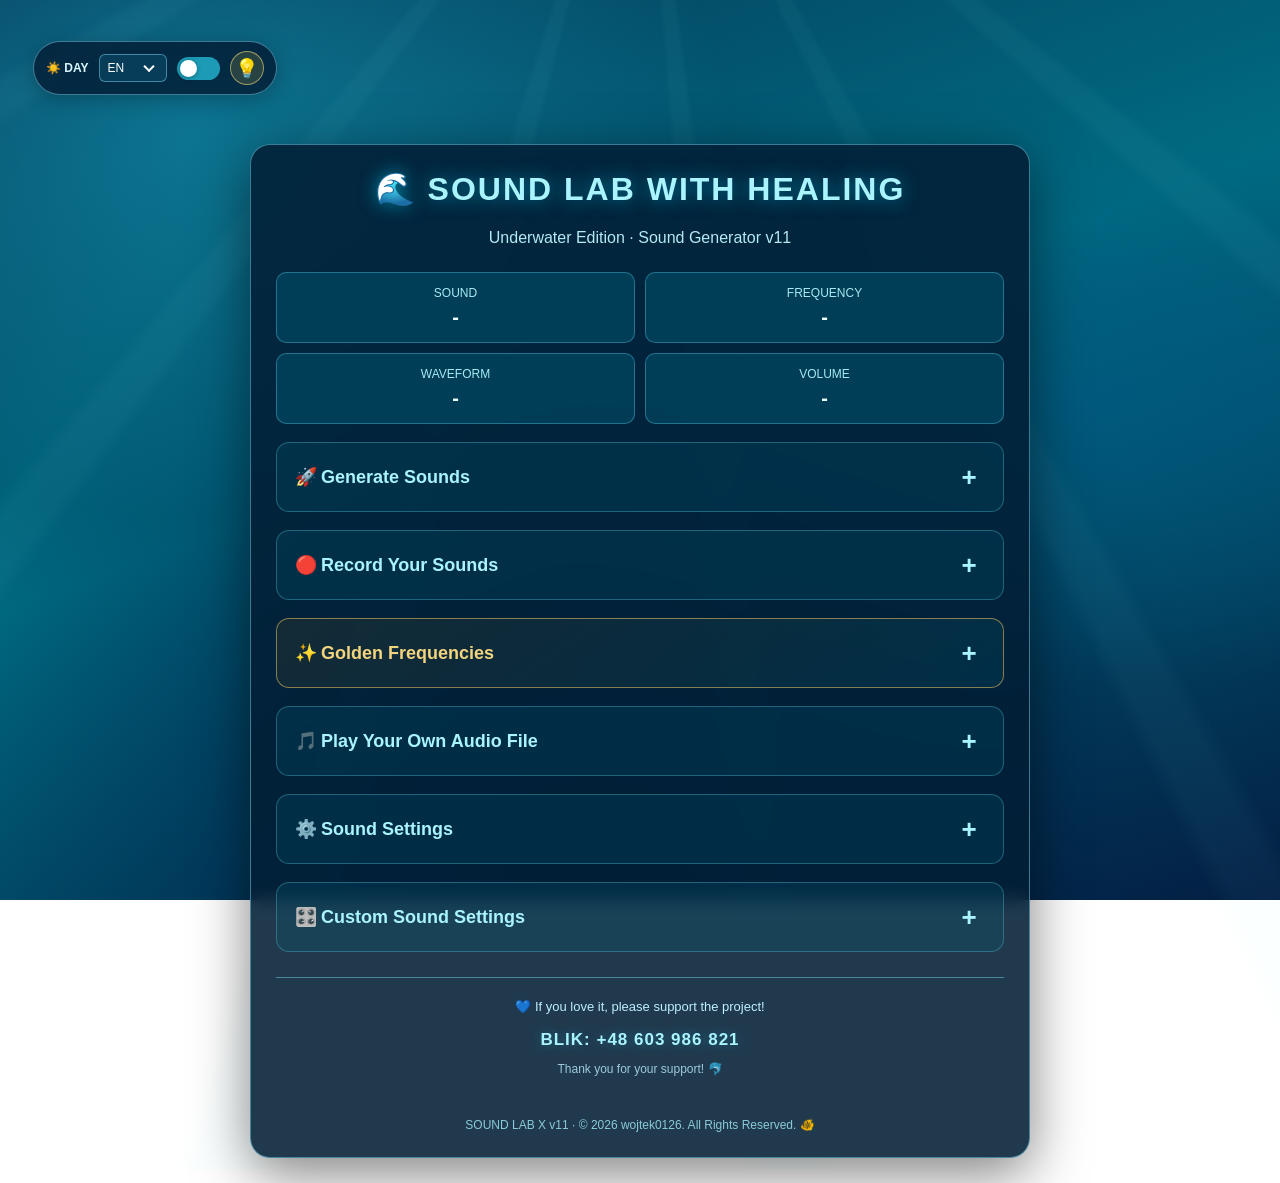
==== commit 96d41feb: "Center section icons beside wrapped headings" ====
--- a/index.html
+++ b/index.html
@@ -14,7 +14,7 @@
 
 <body>
 
-<!-- DAY / NIGHT SWITCH AND BULB -->
+<!-- DAY / NIGHT SWITCH AND BULB AND LOCALE SWITCH -->
 
 <div class="theme-controls">
     <span class="theme-label" id="themeLabel" data-i18n="theme.day">☀️ DAY</span>
@@ -83,7 +83,7 @@
     </div>
 
     <div class="panel">
-    <h2><span data-i18n="generator.title">🚀 Generate Sounds</span></h2>
+    <h2><span class="section-heading-icon" aria-hidden="true">🚀</span><span class="section-heading-text" data-i18n="generator.title">Generate Sounds</span></h2>
 
     <div class="buttons">
         <button id="one" data-i18n="generator.customOne">Generate One Custom Sound</button>
@@ -98,7 +98,7 @@
 </div>
 
 <div class="panel">
-        <h2><span data-i18n="recording.title">🔴 Record Your Sounds</span></h2>
+        <h2><span class="section-heading-icon" aria-hidden="true">🔴</span><span class="section-heading-text" data-i18n="recording.title">Record Your Sounds</span></h2>
 
 	<div class="recording-buttons replay-controls" id="replayControls" style="margin-top:12px">
  	   <button id="replayRecording" class="player-button" disabled>
@@ -144,7 +144,7 @@
     </div>
 
     <div class="panel golden-panel">
-    <h2><span data-i18n="goldenFrequencies.title">✨ Golden Frequencies</span></h2>
+    <h2><span class="section-heading-icon" aria-hidden="true">✨</span><span class="section-heading-text" data-i18n="goldenFrequencies.title">Golden Frequencies</span></h2>
 
     <p class="golden-description" data-i18n="goldenFrequencies.description">
         Explore special frequencies and their traditional
@@ -182,7 +182,7 @@
 </div>
  
     <div class="panel">
-        <h2><span data-i18n="player.title">🎵 Play Your Own Audio File</span></h2>
+        <h2><span class="section-heading-icon" aria-hidden="true">🎵</span><span class="section-heading-text" data-i18n="player.title">Play Your Own Audio File</span></h2>
         <p class="audio-format-note">
             <span data-i18n="player.supportedLead">ℹ️ Currently supported format:</span>
             <strong>WAV (.wav)</strong><span data-i18n="player.supportedTail"> only. Other audio formats are not supported at the moment.</span>
@@ -248,7 +248,7 @@
     </div>
 
     <div class="panel">
-        <h2><span data-i18n="settings.title">⚙️ Sound Settings</span></h2>
+        <h2><span class="section-heading-icon" aria-hidden="true">⚙️</span><span class="section-heading-text" data-i18n="settings.title">Sound Settings</span></h2>
 
         <div class="control">
             <label for="waveformSelect" data-i18n="settings.waveform">Waveform</label>
@@ -279,7 +279,7 @@
     </div>
 
     <div class="panel">
-        <h2><span data-i18n="settings.customTitle">🎛️ Custom Sound Settings</span></h2>
+        <h2><span class="section-heading-icon" aria-hidden="true">🎛️</span><span class="section-heading-text" data-i18n="settings.customTitle">Custom Sound Settings</span></h2>
 
         <div class="control">
             <label for="soundDuration">
--- a/css/styles.css
+++ b/css/styles.css
@@ -335,6 +335,12 @@
     color: var(--text);
 }
 
+#durationValue,
+#gapValue {
+    flex-shrink: 0;
+    white-space: nowrap;
+}
+
 input[type="range"] {
     width: 100%;
     accent-color: #39d5e9;
@@ -399,7 +405,7 @@
     color: #efffff;
     font-size: 20px;
     font-weight: bold;
-    overflow-wrap: anywhere;
+    overflow-wrap: normal;
 }
 
 .buttons {
@@ -582,29 +588,31 @@
     color: var(--text);
 }
 
-/* PLAYBACK SPEED DROPDOWN FIX */
+.speed-row label {
+    display: block;
+    flex: 1 1 auto;
+    min-width: 0;
+    color: var(--text);
+}
 
 .speed-row .select-wrapper {
     display: block;
     position: relative;
-    flex: 0 0 150px;
-    width: 150px;
-    min-width: 150px;
-    max-width: 150px;
+    flex: 0 0 155px;
+    width: 155px;
+    min-width: 155px;
+    max-width: 155px;
     margin-right: 3px;
+    overflow: visible;
 }
 
 .speed-row .select-wrapper select {
-    display: block;
     width: 100%;
     min-width: 0;
     max-width: 100%;
+    height: 44px;
+    box-sizing: border-box;
     cursor: pointer;
-}
-
-.speed-row select {
-    max-width: 150px;
-    margin-right: 3px;
 }
 
 select {
@@ -635,17 +643,6 @@
     transform: translateY(-30%) rotate(225deg);
 }
 
-.speed-row .select-wrapper {
-    width: auto;
-    max-width: 150px;
-    flex: 0 1 150px;
-    margin-right: 3px;
-}
-
-.speed-row .select-wrapper select {
-    max-width: 100%;
-}
-
 .note {
     color: #a9dce6;
     font-size: 12px;
@@ -698,9 +695,17 @@
         grid-template-columns: repeat(2, minmax(0, 1fr));
     }
 
+    .recording-buttons.replay-controls {
+        grid-template-columns: 1fr;
+    }
+
     .recording-buttons button {
         font-size: 12px;
         padding: 8px 4px;
+    }
+
+    .recording-buttons.replay-controls button {
+        height: auto;
     }
 
     .recording-actions {
@@ -716,8 +721,56 @@
 
     .theme-label { font-size: 11px; }
 
+    .panel > h2 > .section-heading-text {
+        display: block;
+    }
+
+    h1 {
+        letter-spacing: 0;
+    }
+
+    html[lang="pl"] h1 {
+        font-size: 24px;
+    }
+
+    .stat:nth-child(3) {
+        grid-column: 1 / -1;
+    }
+
+    .stat:nth-child(4) {
+        grid-column: 1 / -1;
+        width: calc(50% - 5px);
+        justify-self: center;
+    }
+
+    .speed-row {
+        flex-direction: column;
+        align-items: stretch;
+        gap: 7px;
+        padding-right: 0;
+    }
+
+    .speed-row .select-wrapper {
+        flex: 0 1 auto;
+        width: 100%;
+        min-width: 0;
+        max-width: none;
+        margin-right: 0;
+    }
+
     .container {
         margin-top: 65px;
+    }
+}
+
+@media (max-width: 359px) {
+    html[lang="pl"] h1 {
+        font-size: 21px;
+    }
+
+    .recording-buttons.replay-controls button {
+        font-size: 11px;
+        padding: 8px 4px;
     }
 }
 
@@ -799,84 +852,13 @@
     color: #c8dcff;
 }
 
-/* PLAYBACK SPEED — FORCE VISIBLE IN DAY AND NIGHT MODES */
-
-.speed-row {
-    display: flex !important;
-    flex-direction: row !important;
-    align-items: center !important;
-    justify-content: space-between !important;
-    gap: 12px !important;
-    width: 100% !important;
-    min-height: 48px;
-    overflow: visible !important;
-}
-
-.speed-row label {
-    display: block !important;
-    flex: 1 1 auto !important;
-    min-width: 0;
-    white-space: nowrap;
-    color: var(--text) !important;
-}
-
-.speed-row .select-wrapper {
-    display: block !important;
-    position: relative !important;
-    flex: 0 0 155px !important;
-    width: 155px !important;
-    min-width: 155px !important;
-    max-width: 155px !important;
-    margin-right: 3px !important;
-    overflow: visible !important;
-}
-
-.speed-row select,
-.speed-row .select-wrapper select {
-    display: block !important;
-    visibility: visible !important;
-    opacity: 1 !important;
-    position: relative !important;
-    width: 100% !important;
-    min-width: 0 !important;
-    max-width: 100% !important;
-    height: 44px !important;
-    box-sizing: border-box !important;
-    padding: 8px 30px 8px 10px !important;
-    background-color: #073d59 !important;
-    color: white !important;
-    border: 1px solid #51bfd4 !important;
-    border-radius: 7px !important;
-    cursor: pointer !important;
-    appearance: none !important;
-    -webkit-appearance: none !important;
-}
-
-body.night-mode .speed-row select,
-body.night-mode .speed-row .select-wrapper select {
-    background-color: #101c39 !important;
-    color: white !important;
-    border-color: #416dba !important;
-}
-
 .speed-row select:disabled {
-    opacity: 0.75 !important;
-    cursor: not-allowed !important;
-}
-
-.speed-row select option {
-    background: #073d59;
-    color: white;
-}
-
-body.night-mode .speed-row select option {
-    background: #101c39;
-    color: white;
+    opacity: 0.75;
+    cursor: not-allowed;
 }
 
 .speed-row .select-chevron {
-    display: block !important;
-    right: 12px !important;
+    right: 12px;
     z-index: 2;
 }
 
@@ -936,6 +918,19 @@
     justify-content: space-between;
     gap: 12px;
     cursor: default;
+}
+
+.panel > h2 > .section-heading-icon {
+    display: flex;
+    flex: 0 0 1.15em;
+    align-items: center;
+    justify-content: center;
+    margin-right: -8px;
+}
+
+.panel > h2 > .section-heading-text {
+    flex: 1 1 auto;
+    min-width: 0;
 }
 
 .section-header {
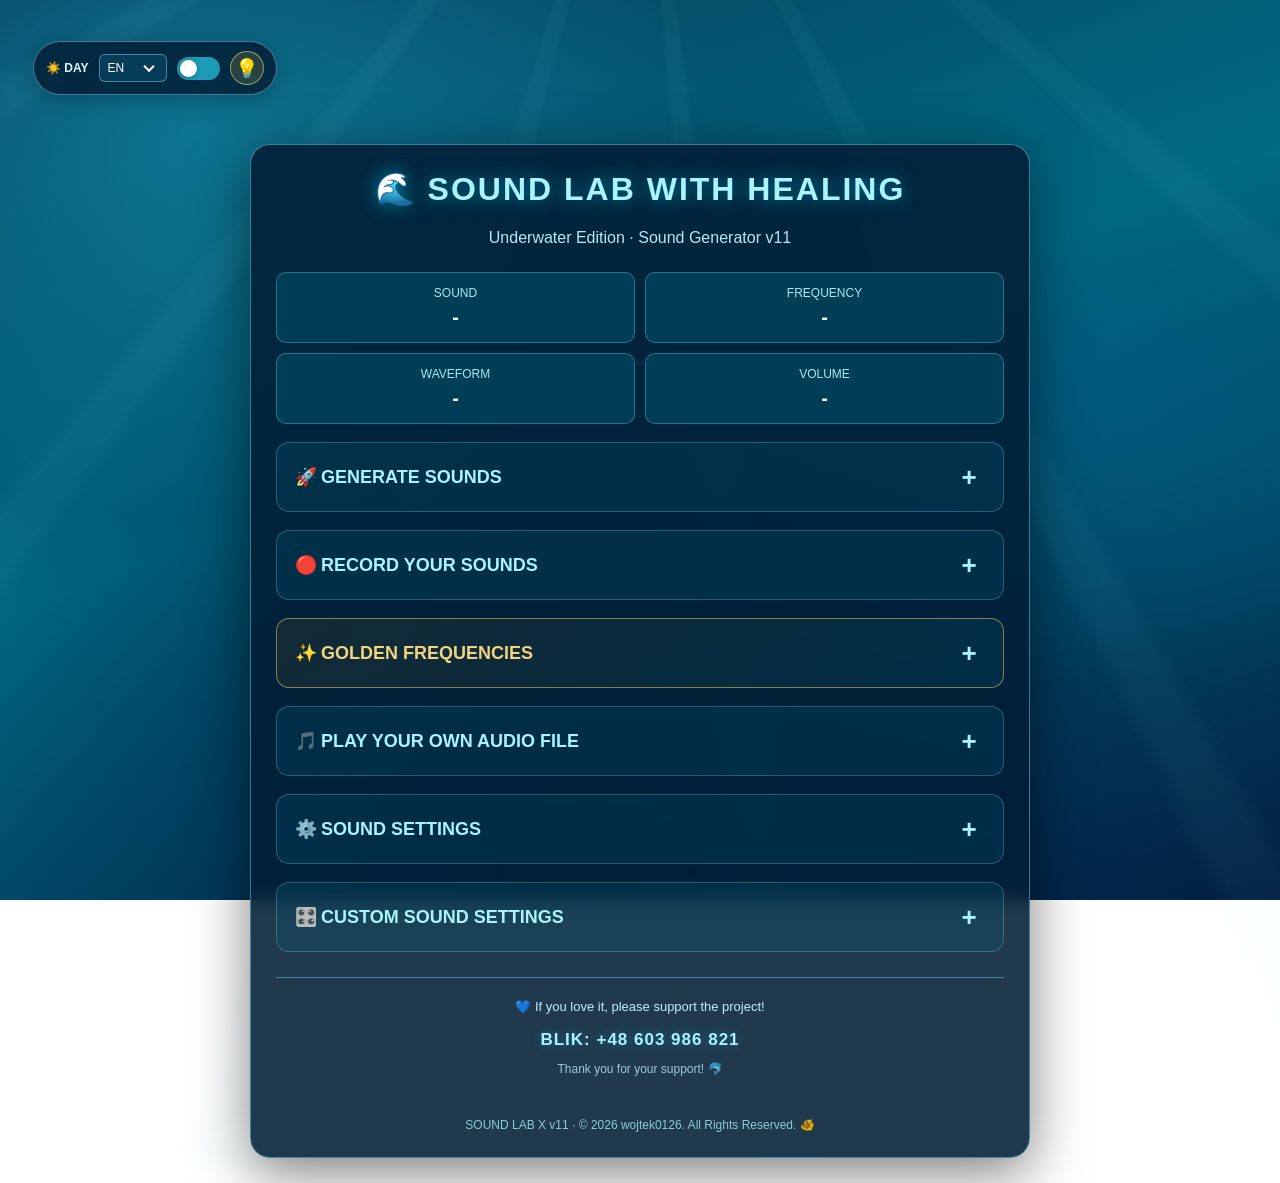
==== commit 45753c35: "1.2.0 UI polish: uppercase styling, consistent buttons and notes, localized player hints, generator " ====
--- a/index.html
+++ b/index.html
@@ -83,7 +83,7 @@
     </div>
 
     <div class="panel">
-    <h2><span class="section-heading-icon" aria-hidden="true">🚀</span><span class="section-heading-text" data-i18n="generator.title">Generate Sounds</span></h2>
+    <h2><span class="section-heading-icon" aria-hidden="true">🚀</span><span class="section-heading-text" data-i18n="generator.title">Generate Sounds</span></h2>
 
     <div class="buttons">
         <button id="one" data-i18n="generator.customOne">Generate One Custom Sound</button>
@@ -95,10 +95,17 @@
 
     <div id="status" data-i18n="generator.ready">Ready to generate sounds.</div>
     <div id="progress"></div>
+
+    <p class="note" data-i18n="generator.note">
+        Custom sounds and sequences use your Sound Settings and Custom Sound
+        Settings (waveform, pitch range, duration, volume, gap and number of
+        sounds). Random sounds pick their own pitch, duration and volume, and a
+        random sequence has a random length of up to the maximum you set.
+    </p>
 </div>
 
 <div class="panel">
-        <h2><span class="section-heading-icon" aria-hidden="true">🔴</span><span class="section-heading-text" data-i18n="recording.title">Record Your Sounds</span></h2>
+        <h2><span class="section-heading-icon" aria-hidden="true">🔴</span><span class="section-heading-text" data-i18n="recording.title">Record Your Sounds</span></h2>
 
 	<div class="recording-buttons replay-controls" id="replayControls" style="margin-top:12px">
  	   <button id="replayRecording" class="player-button" disabled>
@@ -113,9 +120,7 @@
             <span data-i18n="recording.inProgress">● RECORDING IN PROGRESS</span>
         </div>
 
-        <div id="recordStatus">
-            <span data-i18n="recording.beforeStart">Start recording before generating sounds.</span>
-        </div>
+        <div id="recordStatus" data-i18n="recording.beforeStart">Start recording before generating sounds.</div>
 
 	<div class="recording-buttons recording-controls" id="recordingControls">
    	 <button id="startRecord" class="record-button">
@@ -144,12 +149,7 @@
     </div>
 
     <div class="panel golden-panel">
-    <h2><span class="section-heading-icon" aria-hidden="true">✨</span><span class="section-heading-text" data-i18n="goldenFrequencies.title">Golden Frequencies</span></h2>
-
-    <p class="golden-description" data-i18n="goldenFrequencies.description">
-        Explore special frequencies and their traditional
-        associations with relaxation, meditation and harmony.
-    </p>
+    <h2><span class="section-heading-icon" aria-hidden="true">✨</span><span class="section-heading-text" data-i18n="goldenFrequencies.title">Golden Frequencies</span></h2>
 
     <div class="control">
         <label for="goldenCategory" data-i18n="goldenFrequencies.categoryLabel">Frequency category</label>
@@ -179,21 +179,27 @@
     <button id="applyGoldenFrequency" disabled>
         <span data-i18n="goldenFrequencies.apply">✨ APPLY FREQUENCY</span>
     </button>
+
+    <p class="note" data-i18n="goldenFrequencies.description">
+        Explore special frequencies and their traditional
+        associations with relaxation, meditation and harmony.
+    </p>
 </div>
  
-    <div class="panel">
-        <h2><span class="section-heading-icon" aria-hidden="true">🎵</span><span class="section-heading-text" data-i18n="player.title">Play Your Own Audio File</span></h2>
+    <div class="panel player-panel">
+        <h2><span class="section-heading-icon" aria-hidden="true">🎵</span><span class="section-heading-text" data-i18n="player.title">Play Your Own Audio File</span></h2>
         <p class="audio-format-note">
             <span data-i18n="player.supportedLead">ℹ️ Currently supported format:</span>
             <strong>WAV (.wav)</strong><span data-i18n="player.supportedTail"> only. Other audio formats are not supported at the moment.</span>
         </p>
 
         <div class="control">
-            <label for="audioFile" data-i18n="player.fileLabel">Choose an audio file from your computer</label>
-            <input type="file" id="audioFile" accept="audio/*">
-        </div>
-
-        <div id="fileName" class="note" data-i18n="player.noFile">No audio file selected.</div>
+            <input type="file" id="audioFile" accept="audio/*" class="visually-hidden">
+            <div class="file-field">
+                <button type="button" id="chooseAudioFile" class="file-choose-button" data-i18n="player.chooseFile">Choose file</button>
+                <span id="fileName" class="file-name" data-i18n="player.noFile">No audio file selected.</span>
+            </div>
+        </div>
 
         <audio id="uploadedAudio" preload="metadata"></audio>
 
@@ -202,6 +208,7 @@
     Once the file has loaded, you can play, pause, rewind,
     fast-forward and adjust playback speed.
 </p>      
+        <label for="audioFile" id="audioFileLabel" data-i18n="player.initialStatus">Choose an audio file to begin.</label>
         <div class="buttons" style="margin-top:15px">
             <button id="filePlay" class="player-button" disabled data-i18n="player.play">▶ PLAY</button>
             <button id="filePause" class="player-button" disabled data-i18n="player.pause">Ⅱ PAUSE</button>
@@ -238,7 +245,7 @@
         <span data-i18n="player.discard">🗑 DISCARD AUDIO FILE</span>
     </button>
 </div>
-        <div id="playerStatus" data-i18n="player.initialStatus">Choose an audio file to begin.</div>
+        <div id="playerStatus" data-i18n="player.statusIdle"></div>
 
         <p class="note" data-i18n="player.note">
             Rewind and forward skip 10 seconds. Playback speed changes the
@@ -247,8 +254,8 @@
         </p>
     </div>
 
-    <div class="panel">
-        <h2><span class="section-heading-icon" aria-hidden="true">⚙️</span><span class="section-heading-text" data-i18n="settings.title">Sound Settings</span></h2>
+    <div class="panel settings-panel">
+        <h2><span class="section-heading-icon" aria-hidden="true">⚙️</span><span class="section-heading-text" data-i18n="settings.title">Sound Settings</span></h2>
 
         <div class="control">
             <label for="waveformSelect" data-i18n="settings.waveform">Waveform</label>
@@ -278,8 +285,8 @@
         </div>
     </div>
 
-    <div class="panel">
-        <h2><span class="section-heading-icon" aria-hidden="true">🎛️</span><span class="section-heading-text" data-i18n="settings.customTitle">Custom Sound Settings</span></h2>
+    <div class="panel settings-panel">
+        <h2><span class="section-heading-icon" aria-hidden="true">🎛️</span><span class="section-heading-text" data-i18n="settings.customTitle">Custom Sound Settings</span></h2>
 
         <div class="control">
             <label for="soundDuration">
--- a/css/styles.css
+++ b/css/styles.css
@@ -373,6 +373,40 @@
     cursor: pointer;
 }
 
+.file-field {
+    display: flex;
+    align-items: center;
+    gap: 10px;
+    padding: 6px;
+    background: #073d59;
+    border: 1px solid #51bfd4;
+    border-radius: 7px;
+    font-size: 14px;
+    cursor: pointer;
+}
+
+body.night-mode .file-field {
+    background: #101c39;
+    border-color: #416dba;
+}
+
+.file-choose-button {
+    flex: 0 0 auto;
+    padding: 8px 12px;
+    font-size: 14px;
+    border-radius: 6px;
+    border: 0;
+}
+
+.file-name {
+    flex: 1 1 auto;
+    min-width: 0;
+    overflow: hidden;
+    text-overflow: ellipsis;
+    white-space: nowrap;
+    color: #e9fbff;
+}
+
 .stats {
     display: grid;
     grid-template-columns: repeat(2, 1fr);
@@ -547,6 +581,44 @@
     font-weight: bold;
 }
 
+#recordStatus[data-i18n="recording.unsupported"] + .recording-controls,
+#recordStatus[data-i18n="recording.beforeStart"] + .recording-controls,
+#recordStatus[data-i18n="recording.nothingToSave"] + .recording-controls,
+#recordStatus[data-i18n="recording.discarded"] + .recording-controls,
+#recordStatus[data-i18n="recording.recordingAudio"] + .recording-controls,
+#recordStatus[data-i18n="recording.readyToReplay"] + .recording-controls,
+#recordStatus[data-i18n="recording.startFailed"] + .recording-controls,
+#recordStatus[data-i18n="recording.noRecording"] + .recording-controls,
+#recordStatus[data-i18n="recording.replayUnavailable"] + .recording-controls,
+#recordStatus[data-i18n="recording.wavFailed"] + .recording-controls {
+    margin-top: 8px;
+}
+
+#recordStatus[data-i18n="recording.unsupported"],
+#recordStatus[data-i18n="recording.beforeStart"],
+#recordStatus[data-i18n="recording.nothingToSave"],
+#recordStatus[data-i18n="recording.discarded"],
+#recordStatus[data-i18n="recording.recordingAudio"],
+#recordStatus[data-i18n="recording.readyToReplay"],
+#recordStatus[data-i18n="recording.startFailed"],
+#recordStatus[data-i18n="recording.noRecording"],
+#recordStatus[data-i18n="recording.replayUnavailable"],
+#recordStatus[data-i18n="recording.wavFailed"] {
+    margin-bottom: 0;
+    font-size: 12px;
+    line-height: 1.45;
+}
+
+@media (min-width: 768px) and (hover: hover) and (pointer: fine) {
+    #recordStatus[data-i18n="recording.readyToReplay"] + .recording-controls {
+        margin-top: 0;
+    }
+
+    #recordStatus[data-i18n="recording.readyToReplay"] ~ #recordingActions.visible {
+        margin-top: 15px;
+    }
+}
+
 #progress {
     text-align: center;
     color: #a6e9f4;
@@ -598,10 +670,10 @@
 .speed-row .select-wrapper {
     display: block;
     position: relative;
-    flex: 0 0 155px;
-    width: 155px;
-    min-width: 155px;
-    max-width: 155px;
+    flex: 0 0 215px;
+    width: 215px;
+    min-width: 215px;
+    max-width: 215px;
     margin-right: 3px;
     overflow: visible;
 }
@@ -613,6 +685,16 @@
     height: 44px;
     box-sizing: border-box;
     cursor: pointer;
+    white-space: nowrap;
+    overflow: hidden;
+    text-overflow: ellipsis;
+    align-items: center;
+    padding-top: 0 !important;
+    padding-bottom: 0 !important;
+}
+
+.speed-row .select-wrapper select option {
+    white-space: nowrap;
 }
 
 select {
@@ -643,6 +725,10 @@
     transform: translateY(-30%) rotate(225deg);
 }
 
+.select-wrapper:has(select:disabled).open .select-chevron {
+    transform: translateY(-70%) rotate(45deg);
+}
+
 .note {
     color: #a9dce6;
     font-size: 12px;
@@ -818,6 +904,77 @@
 body.night-mode .select-wrapper select option {
     background-color: #101c39;
     color: #ffffff;
+}
+
+/* Blue outline and hover/selected highlight for all dropdowns */
+.select-wrapper select:focus,
+.select-wrapper select:active {
+    outline: 2px solid #51bfd4;
+    outline-offset: 1px;
+}
+
+.select-wrapper select:hover:not(:disabled),
+.select-wrapper select:focus:not(:disabled) {
+    background-color: #0a5578;
+}
+
+.select-wrapper select option:hover {
+    background: linear-gradient(#087e9b, #087e9b);
+    background-color: #087e9b;
+    color: #ffffff;
+}
+
+body.night-mode .select-wrapper select:focus,
+body.night-mode .select-wrapper select:active {
+    outline-color: #416dba;
+}
+
+body.night-mode .select-wrapper select:hover:not(:disabled),
+body.night-mode .select-wrapper select:focus:not(:disabled) {
+    background-color: #1a2d5c;
+}
+
+body.night-mode .select-wrapper select option:hover {
+    background: linear-gradient(#2a4a8f, #2a4a8f);
+    background-color: #2a4a8f;
+}
+
+/* Styleable dropdown list (Chromium 135+); other browsers keep the native list */
+@supports (appearance: base-select) {
+    .select-wrapper select,
+    .select-wrapper select::picker(select) {
+        appearance: base-select;
+    }
+
+    .select-wrapper select::picker-icon {
+        display: none;
+    }
+
+    .select-wrapper select::picker(select) {
+        box-sizing: border-box;
+        padding: 4px;
+        background: #073d59;
+        border: 2px solid #51bfd4;
+        border-radius: 10px;
+    }
+
+    .select-wrapper select option {
+        border-radius: 6px;
+        padding: 8px 10px;
+    }
+
+    .select-wrapper select option::checkmark {
+        display: none;
+    }
+
+    .select-wrapper select option:checked:not(:hover) {
+        background: transparent;
+    }
+
+    body.night-mode .select-wrapper select::picker(select) {
+        background: #101c39;
+        border-color: #416dba;
+    }
 }
 
 /* KEEP START AND STOP RECORDING BUTTONS VISIBLE */
@@ -931,6 +1088,13 @@
 .panel > h2 > .section-heading-text {
     flex: 1 1 auto;
     min-width: 0;
+}
+
+@media (max-width: 480px) {
+    .panel > h2 > .section-heading-icon {
+        flex-basis: 1.35em;
+        margin-right: -12px;
+    }
 }
 
 .section-header {
@@ -1195,3 +1359,111 @@
 #stopRecord[hidden] {
     display: none !important;
 }
+
+/* Uppercase button labels and section titles */
+button,
+.panel > h2 .section-heading-text,
+h2 {
+    text-transform: uppercase;
+}
+
+/* Shared size and shape for all action buttons (icon and inline buttons keep their own) */
+button:not(.bulb-button):not(.panel-chevron):not(.file-choose-button) {
+    display: flex !important;
+    align-items: center;
+    justify-content: center;
+    box-sizing: border-box;
+    height: auto;
+    min-height: 48px;
+    padding: 10px;
+    border-radius: 10px;
+    font-size: 13px;
+    line-height: 1.3;
+    text-align: center;
+}
+
+.file-choose-button {
+    font-size: 13px;
+}
+
+@media (max-width: 480px) {
+    button:not(.bulb-button):not(.panel-chevron):not(.file-choose-button) {
+        padding: 8px 4px;
+        font-size: 12px;
+    }
+}
+
+.settings-panel label > span[data-i18n],
+.settings-panel label[for="waveformSelect"],
+.settings-panel select,
+.settings-panel option {
+    text-transform: uppercase;
+}
+
+.player-panel {
+    text-transform: uppercase;
+}
+
+.golden-panel {
+    text-transform: uppercase;
+}
+
+.golden-panel select,
+.golden-panel option {
+    text-transform: uppercase;
+}
+
+.golden-panel .golden-description,
+.golden-panel .note,
+.golden-panel .golden-info {
+    text-transform: none;
+}
+
+.golden-panel .note,
+p.note[data-i18n="recording.note"],
+p.note[data-i18n="player.note"],
+p.note[data-i18n="generator.note"] {
+    margin-top: 20px;
+}
+
+#audioFileLabel {
+    display: block;
+    text-align: center;
+    margin: 15px 0;
+    font-size: 12px;
+    line-height: 1.45;
+    font-weight: 500;
+    color: #c8faff;
+}
+
+#recordStatus {
+    font-weight: 500;
+    text-transform: uppercase;
+}
+
+#status {
+    font-size: 12px;
+    line-height: 1.45;
+    font-weight: 500;
+    text-transform: uppercase;
+    min-height: 0;
+    margin-top: 20px;
+}
+
+#progress {
+    font-size: 11px;
+    text-transform: uppercase;
+    min-height: 0;
+    margin-top: 4px;
+}
+
+.player-panel .audio-format-note,
+.player-panel .player-tooltip,
+.player-panel > .panel-content > p.note {
+    text-transform: none;
+}
+
+.player-panel select,
+.player-panel option {
+    text-transform: uppercase;
+}
